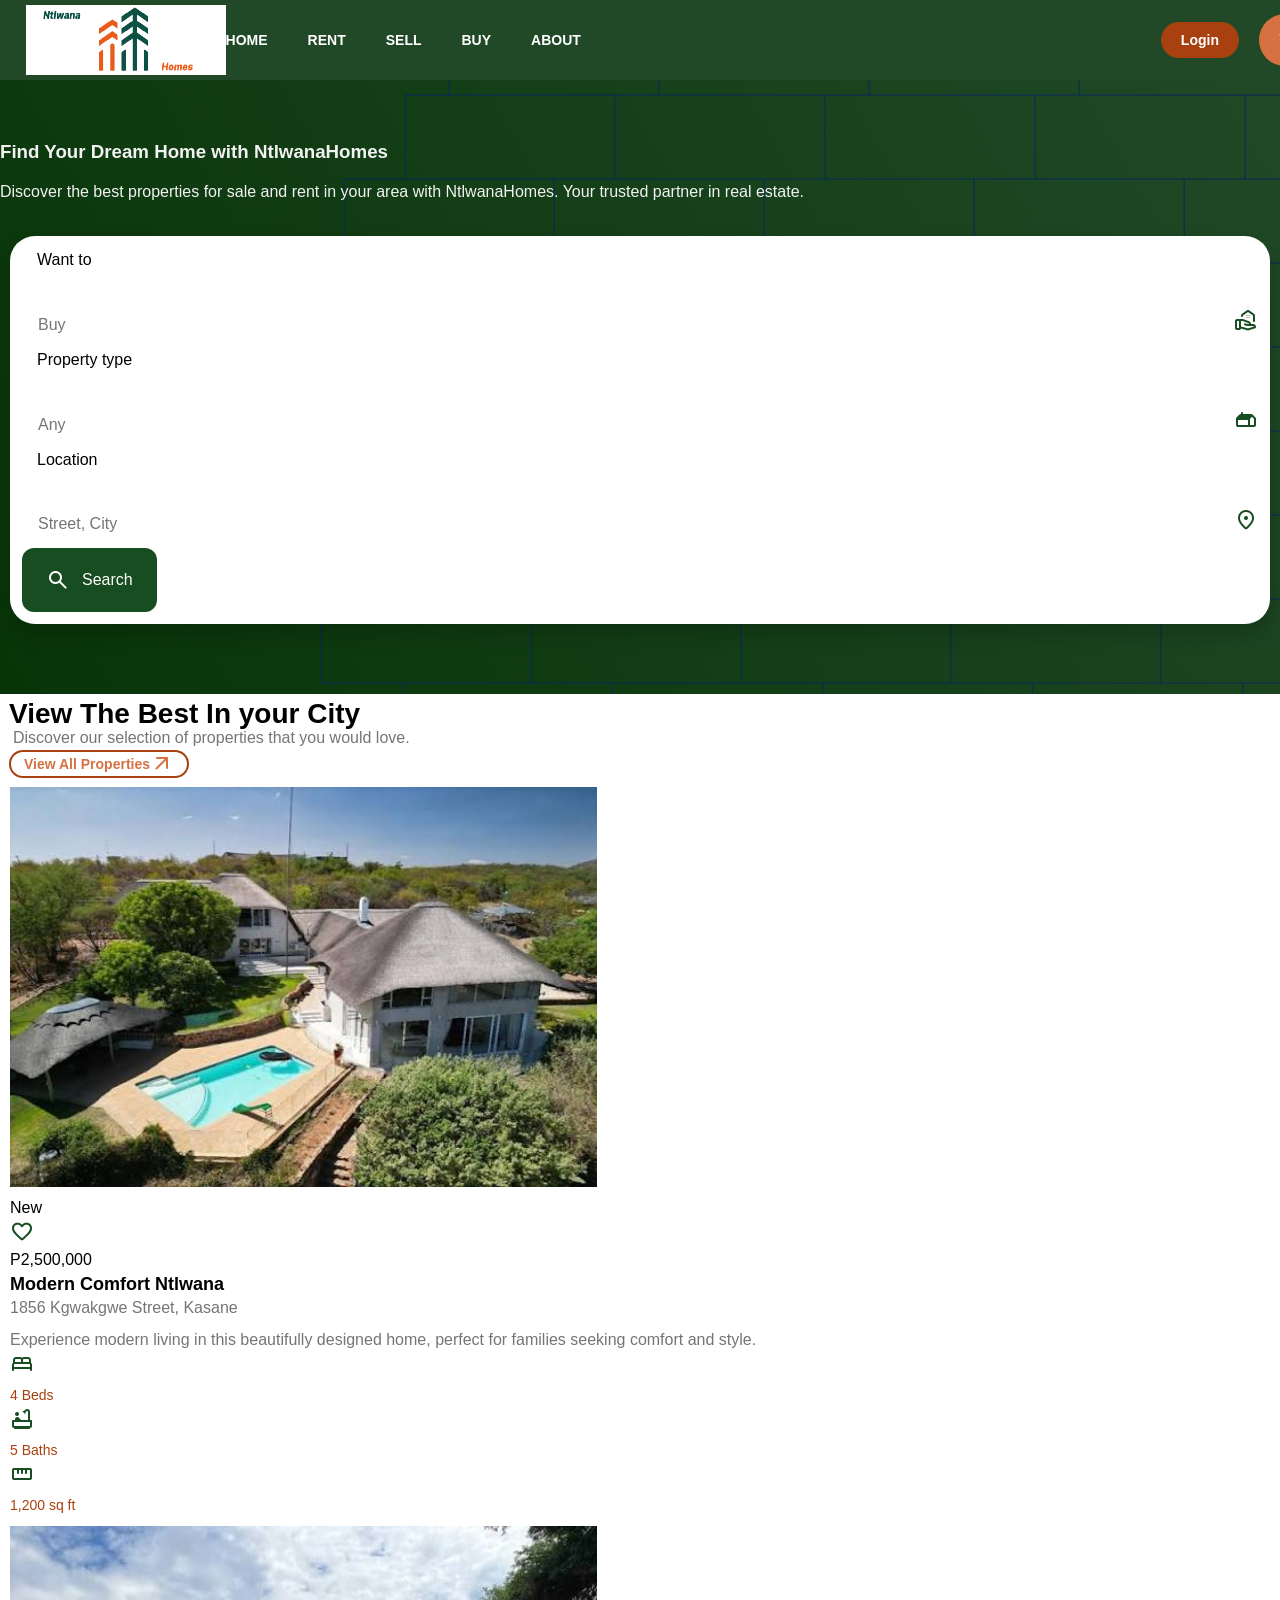
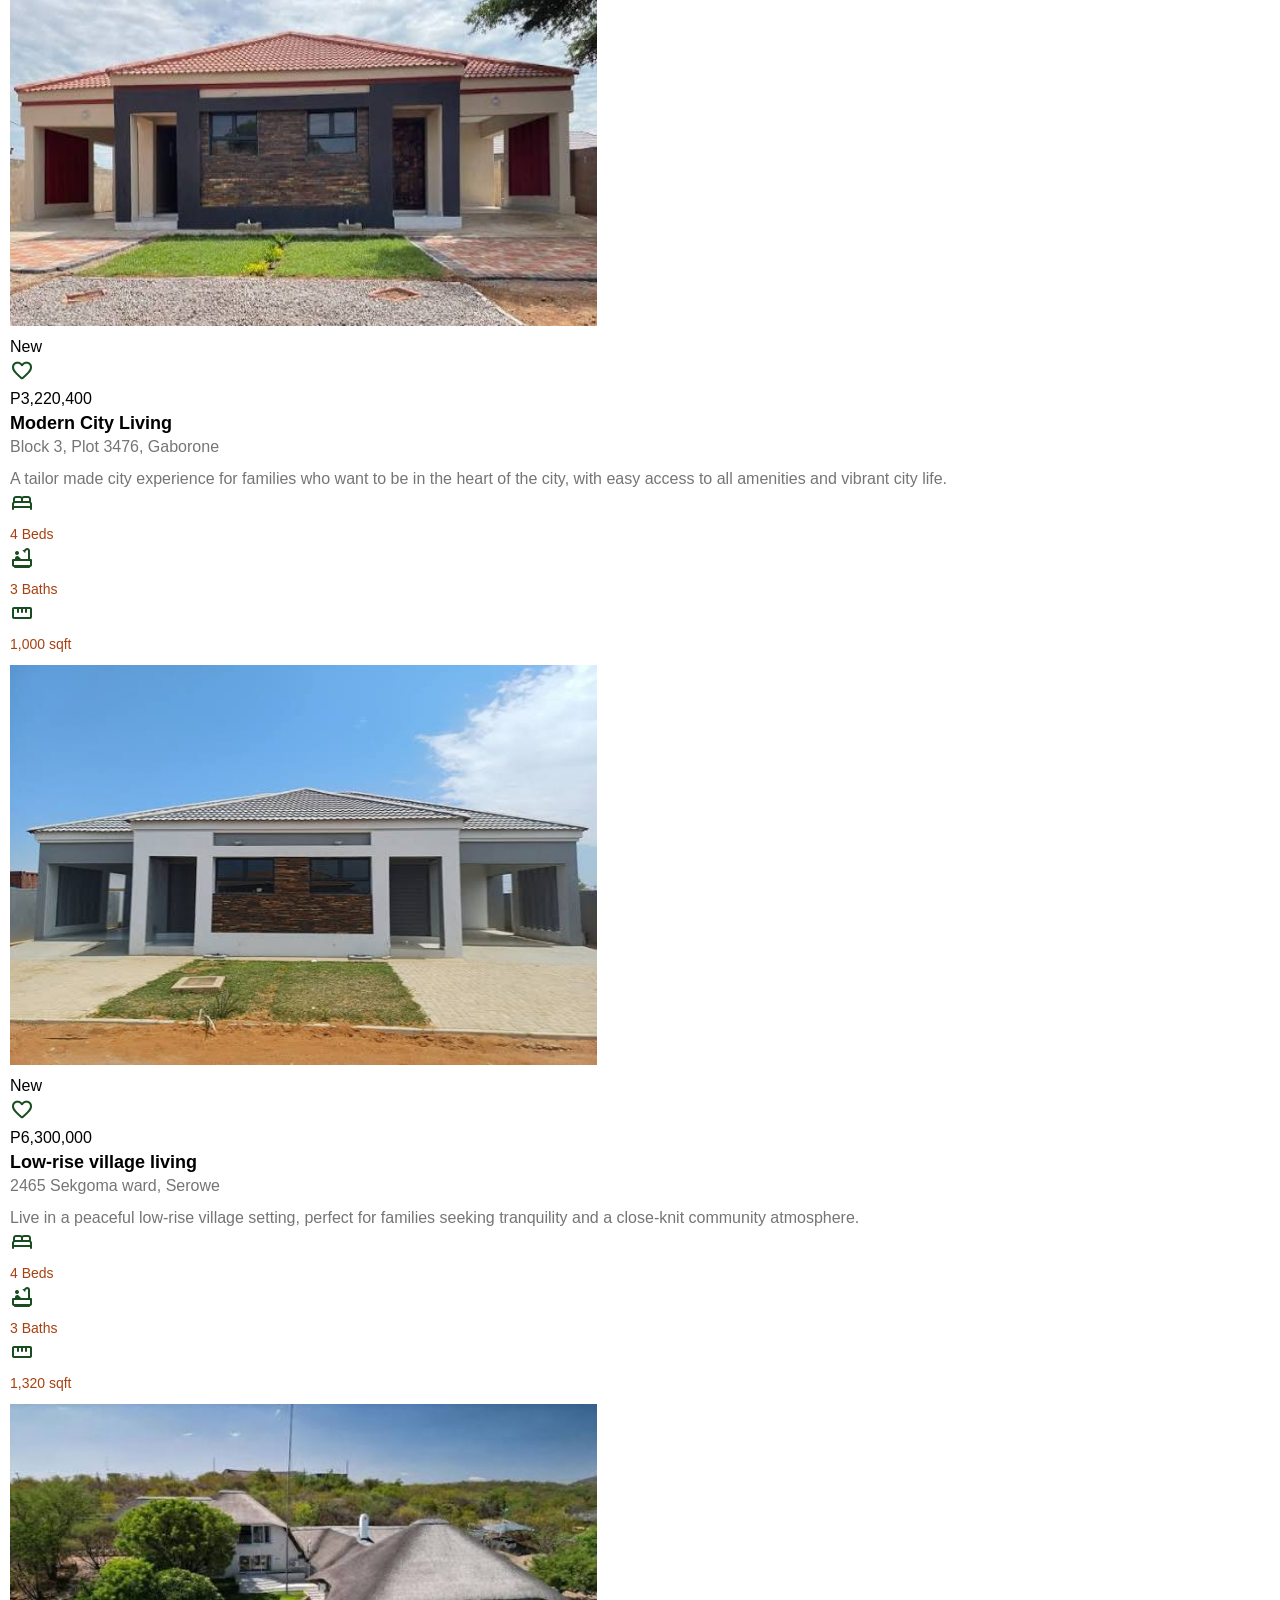
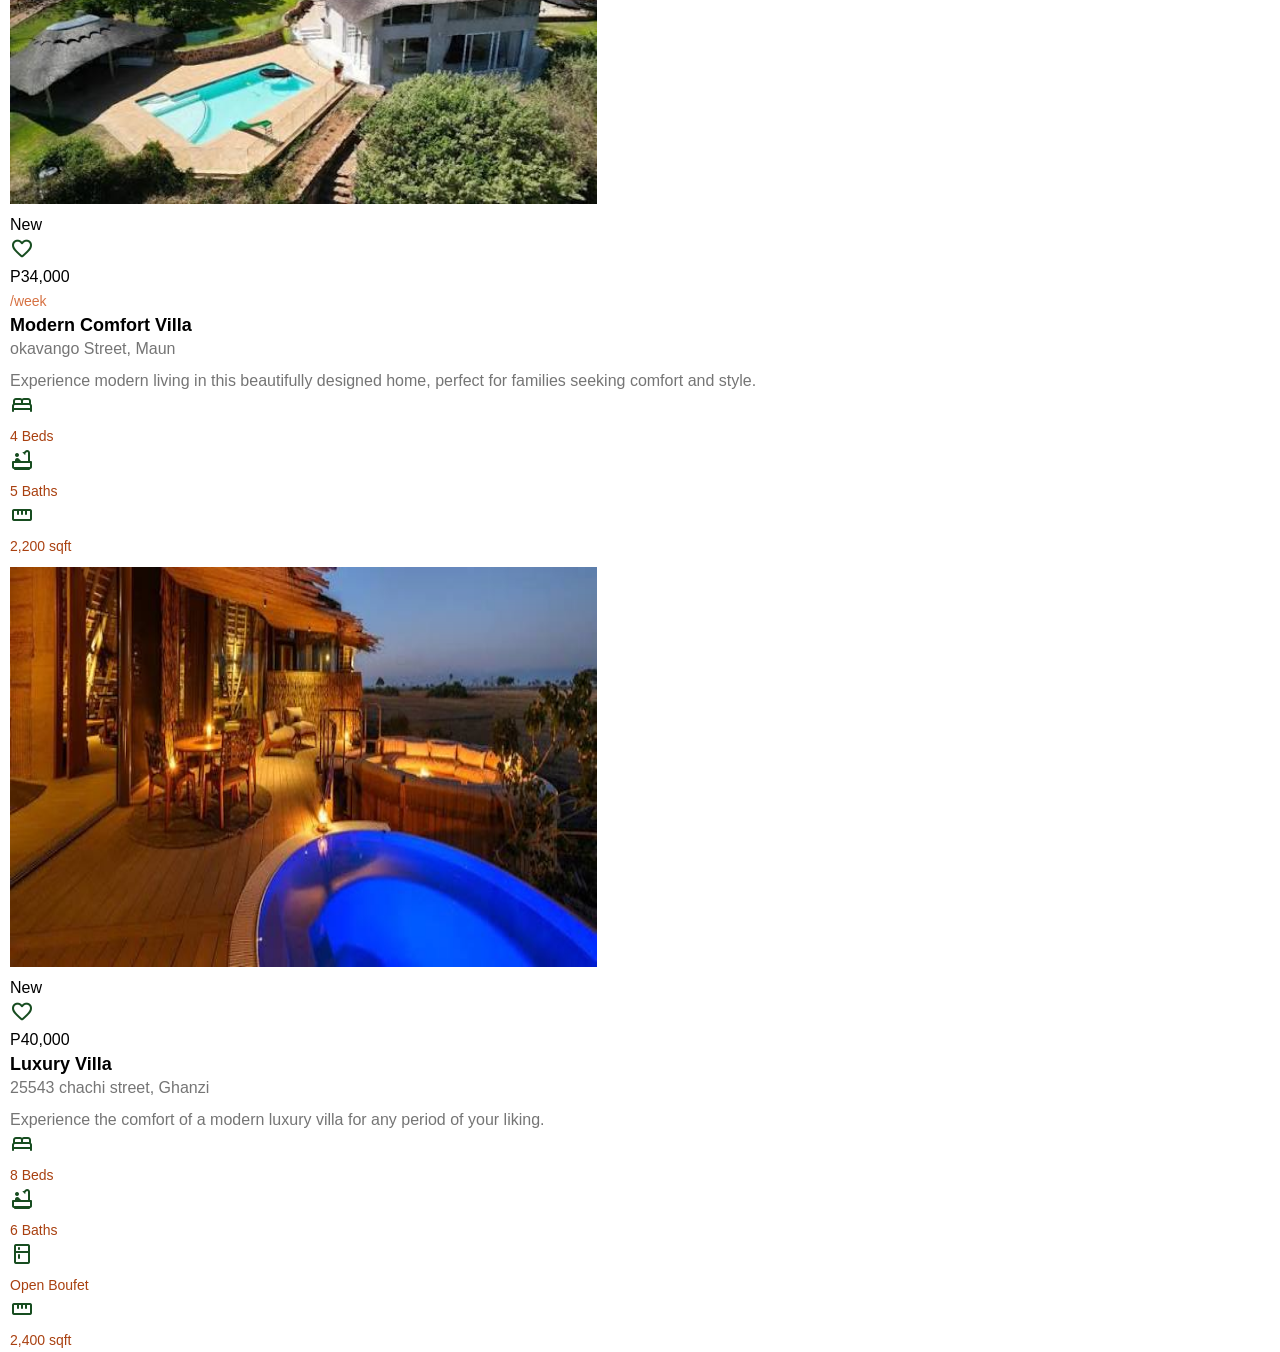
==== index.html @ d3cfa4ad "index.html" ====
<!Doctype html>
<html lang="en">
<head>
    <meta charset="UTF-8">
    <meta name="viewport" content="width=device-width, initial-scale=1.0">
    
    <title>NtlwanaHomes</title>
    <meta name="title"  content="NtlwanaHomes">
    <meta name="description" content="This is a simple real estate website ">
    <!--external stylesheets-->
<link rel="stylesheet" href="styles.css">

<!--external js-->
<script src="script.js" defer></script>

<!-- Google Fonts -->
<link rel="preconnect" href="https://fonts.googleapis.com">
<link rel="preconnect" href="https://fonts.gstatic.com" crossorigin>
<link href="https://fonts.googleapis.com/css2?family=Inter:wght@400;500;600;700&display=swap" rel="stylesheet">

<!-- Google Icons -->
<link rel="stylesheet" href="https://fonts.googleapis.com/icon?family=Material+Symbols+Rounded:opsz,wght,FILL,GRAD@25,400,0..1,0"/>
</head>
<body> 


    <header class="header" data-header>
        <div class="container">

           

           <nav class="navbar">
            <div class="logo"> <a href="#" class="logo">
                <img src="images/ntlwanaHomes logo.png" height="70" width="200" alt="NtlwanaHomes logo">
            </a> 
        </div>
          <ul class="navbar-list">
            <li><a href="#" style="text-decoration: none;" >Home</a></li>
            <li><a href="#" style="text-decoration: none;" >Rent</a></li>
            <li><a href="#" style="text-decoration: none;" >Sell</a></li>
            <li><a href="#" style="text-decoration: none;" >Buy</a></li>
            <li><a href="#" style="text-decoration: none;" >About</a></li>
          </ul>

          <div class="nav-right">

           <button class="L-button" ><a href="#" style="text-decoration: none;" class="btn-link label-medium">Login</a></button>

            <button class="s-button"><a href="#" style="text-decoration: none;" class="btn btn-fill label-medium">Sign Up</a></button>
          </div>

          <!--Hero sction-->
        <section></section>
          
          <div></div>



        </nav>

        
      </div>
    </header>
   

 <main>
    <article>

     
     <!-- Hero -->

      <section class="hero">
          <div class="container">
            <div class="hero-content">

              <h1 class="hero-title">
                Find Your Dream Home with NtlwanaHomes
              </h1>

              <p class="hero-text">
                Discover the best properties for sale and rent in your area with
                NtlwanaHomes. Your trusted partner in real estate.</p>
            
              <form action="./" method="get" class="search-bar">
                <label for="" class="search-item">
                  <span class="label">Want to</span>
                  <select
                    name="want to"
                    id=""
                    class="search-item-field "
                  >
                    <option value="buy">Buy</option>
                    <option value="sell">Sell</option>
                    <option value="rent">Rent</option>
                  </select>

                  <span class="material-symbols-rounded" aria-hidden="true"
                    >real_estate_agent</span
                  >
                </label>

                <label for="" class="search-item">
                  <span class="label">Property type</span>
                  <select
                    name="property type"
                    id=""
                    class="search-item-field "
                  >
                    <option value="any">Any</option>
                    <option value="houses">Houses</option>
                    <option value="apartments">Apartments</option>
                    <option value="villa">Villa</option>
                    <option value="townhome">Townhome</option>
                    <option value="bungalow">Office Space</option>
                    <option value="loft">Loft</option>
                  </select>

                  <span class="material-symbols-rounded" aria-hidden="true"
                    >gite</span
                  >
                </label>

                <label for="" class="search-item">
                  <span class="label label-medium">Location</span>

                  <input
                    type="text"
                    name="location"
                    placeholder="Street, City"
                    class="search-item-field body-medium"
                  />
                  <span class="material-symbols-rounded" aria-hidden="true"
                    >location_on</span
                  >
                </label>

                <button type="submit" class="search-btn">
                  <span class="material-symbols-rounded" aria-hidden="true"
                    >search</span
                  >
                  <span class="label-medium">Search</span>
                </button>
              </form>
            </div>

            <img src="images/hero-background.png" alt="" class="hero-banner" width="816" height="644" role="presentation" >

            <img src="images/bg-pattern.png" alt="" class="hero-pattern" width="1240" height="840" role="presentation" >

            </div>
      </section>



      <!-- Featured Properties -->
       <section class="featured property" aria-labelledby="property-label">
        <div class="container">

          <div class="title-wrapper">

          <div>
           <h2 class="section-title">View The Best In your City</h2>

           <p class="section-text">
             Discover our selection of properties that you would love.
           </p>
         </div>

         <a href="#" class="btn btn-outline">
           <span class="label-medium">View All Properties</span>

           <span class="material-symbols-rounded" aria-hidden="true">arrow_outward</span>
         </a>

        </div>

        <div class="property-list">

          <div class="crd">

            <div class="crd-banner">

              <figure class="img-holder" style="width: 587px; height: 400px;">
                <img src="images/home2.jpg" alt="Modern Comfort Ntlwana" width="587"
                 height="400">
              </figure>

              <span class="badge label">New</span>

              <button class="fav-btn" aria-label="Add to favorites">
                <span class="material-symbols-rounded" aria-hidden="true">favorite</span>
              </button>

            </div>

            <div class="crd-content">

              <span class="price-title">P2,500,000</span>


              <h3> 
                <a href="#" class="crd-title">Modern Comfort Ntlwana</a>
              </h3>

              <address class="add-text">1856 Kgwakgwe Street, Kasane
              </address>

              <p class="crd-text">
                Experience modern living in this beautifully designed home, perfect for families seeking comfort and style.
              </p>

              <div class="meta-list">

                <div class="meta-item">
                  <span class="material-symbols-rounded" aria-hidden="true">bed</span>
                  <span class="meta-text">4 Beds</span>
                </div>

                <div class="meta-item">
                  <span class="material-symbols-rounded" aria-hidden="true">bathtub</span>
                  <span class="meta-text">5 Baths</span>
                </div>

                <div class="meta-item">
                  <span class="material-symbols-rounded" aria-hidden="true">straighten  
                  </span>

                  <span class="meta-text">1,200 sq ft</span>
                </div>

              </div>
        </div>




      </div>

          <div class="crd">

            <div class="crd-banner">

              <figure class="img-holder" style="width: 587px; height: 400px;">
                <img src="images/home3.jpg" alt="Modern City Living" width="587"
                 height="400">
              </figure>

              <span class="badge label">New</span>

              <button class="fav-btn" aria-label="Add to favorites">
                <span class="material-symbols-rounded" aria-hidden="true">favorite</span>
              </button>

            </div>

            <div class="crd-content">

              <span class="price-title">P3,220,400</span>


              <h3> 
                <a href="#" class="crd-title">Modern City Living</a>
              </h3>

              <address class="add-text">Block 3, Plot 3476, Gaborone
              </address>

              <p class="crd-text">
                A tailor made city experience for families who want to be in the heart of the city, with easy access to all amenities and vibrant city life. 
              </p>

              <div class="meta-list">

                <div class="meta-item">
                  <span class="material-symbols-rounded" aria-hidden="true">bed</span>
                  <span class="meta-text">4 Beds</span>
                </div>

                <div class="meta-item">
                  <span class="material-symbols-rounded" aria-hidden="true">bathtub</span>
                  <span class="meta-text">3 Baths</span>
                </div>

                <div class="meta-item">
                  <span class="material-symbols-rounded" aria-hidden="true">straighten  
                  </span>

                  <span class="meta-text">1,000 sqft</span>
                </div>

              </div>
        </div>




      </div>


          <div class="crd">

            <div class="crd-banner">

              <figure class="img-holder" style="width: 587px; height: 400px;">
                <img src="images/home4.jpg" alt="Low-rise village living" width="587"
                 height="400">
              </figure>

              <span class="badge label">New</span>

              <button class="fav-btn" aria-label="Add to favorites">
                <span class="material-symbols-rounded" aria-hidden="true">favorite</span>
              </button>

            </div>

            <div class="crd-content">

              <span class="price-title">P6,300,000</span>


              <h3> 
                <a href="#" class="crd-title">Low-rise village living</a>
              </h3>

              <address class="add-text">2465 Sekgoma ward, Serowe
              </address>

              <p class="crd-text">
                Live in a peaceful low-rise village setting, perfect for families seeking tranquility and a close-knit community atmosphere. 
              </p>

              <div class="meta-list">

                <div class="meta-item">
                  <span class="material-symbols-rounded" aria-hidden="true">bed</span>
                  <span class="meta-text">4 Beds</span>
                </div>

                <div class="meta-item">
                  <span class="material-symbols-rounded" aria-hidden="true">bathtub</span>
                  <span class="meta-text">3 Baths</span>
                </div>

                <div class="meta-item">
                  <span class="material-symbols-rounded" aria-hidden="true">straighten  
                  </span>

                  <span class="meta-text">1,320 sqft</span>
                </div>

              </div>
        </div>




      </div>


          <div class="crd">

            <div class="crd-banner">

              <figure class="img-holder" style="width: 587px; height: 400px;">
                <img src="images/home2.jpg" alt="Modern Comfort Ntlwana" width="587"
                 height="400">
              </figure>

              <span class="badge label">New</span>

              <button class="fav-btn" aria-label="Add to favorites">
                <span class="material-symbols-rounded" aria-hidden="true">favorite</span>
              </button>

            </div>

            <div class="crd-content">

              <span class="price-title">P34,000</span><p class="rent-text">/week</p>


              <h3> 
                <a href="#" class="crd-title">Modern Comfort Villa</a>
              </h3>

              <address class="add-text">okavango Street, Maun
              </address>

              <p class="crd-text">
                Experience modern living in this beautifully designed home, perfect for families seeking comfort and style.
              </p>

              <div class="meta-list">

                <div class="meta-item">
                  <span class="material-symbols-rounded" aria-hidden="true">bed</span>
                  <span class="meta-text">4 Beds</span>
                </div>

                <div class="meta-item">
                  <span class="material-symbols-rounded" aria-hidden="true">bathtub</span>
                  <span class="meta-text">5 Baths</span>
                </div>

                <div class="meta-item">
                  <span class="material-symbols-rounded" aria-hidden="true">straighten  
                  </span>

                  <span class="meta-text">2,200 sqft</span>
                </div>

              </div>
        </div>




      </div>


          <div class="crd">

            <div class="crd-banner">

              <figure class="img-holder" style="width: 587px; height: 400px;">
                <img src="images/villa.jpg" alt="Luxury Villa" width="587"
                 height="400">
              </figure>

              <span class="badge label">New</span>

              <button class="fav-btn" aria-label="Add to favorites">
                <span class="material-symbols-rounded" aria-hidden="true">favorite</span>
              </button>

            </div>

            <div class="crd-content">

              <span class="price-title">P40,000</span>


              <h3> 
                <a href="#" class="crd-title">Luxury Villa</a>
              </h3>

              <address class="add-text">25543 chachi street, Ghanzi
              </address>

              <p class="crd-text">
                Experience the comfort of a modern luxury villa for any period of your liking.
              </p>

              <div class="meta-list">

                <div class="meta-item">
                  <span class="material-symbols-rounded" aria-hidden="true">bed</span>
                  <span class="meta-text">8 Beds</span>
                </div>

                <div class="meta-item">
                  <span class="material-symbols-rounded" aria-hidden="true">bathtub</span>
                  <span class="meta-text">6 Baths</span>
                </div>

                <div class="meta-item">
                  <span class="material-symbols-rounded" aria-hidden="true">kitchen</span>
                  <span class="meta-text">Open Boufet</span>
                </div>

                <div class="meta-item">
                  <span class="material-symbols-rounded" aria-hidden="true">straighten  
                  </span>

                  <span class="meta-text">2,400 sqft</span>
                </div>

              </div>
        </div>




      </div>



      </div>






        </div>
       </section>
    

       
    </article> 
  </main>


</body>
</html>
---- styles.css ----
:root{
    /* colors
    */
    --white:#ffffff;
    --primary-100:rgb(33, 73, 39);
    --primary-90:rgb(23, 77, 32);
    --primary-80:rgb(8, 53, 8);
    --primary-70:rgb(5, 54, 5);
    --primary-60:rgb(2, 39, 2);
    --primary-50:rgb(1, 26, 1);
    --secondary-100:rgb(169, 64, 16);
    --secondary-90:rgb(214, 113, 66);
    --neutral-100:rgb(255, 255, 255);
    --neutral-90:rgb(242, 242, 242);
    --neutral-80:rgb(224, 224, 224);
    --neutral-70:rgb(189, 189, 189);
    --neutral-60:rgb(158, 158, 158);
    --neutral-50:rgb(117, 117, 117);
    --neutral-40:rgb(97, 97, 97);
    --neutral-30:rgb(66, 66, 66);
    --neutral-20:rgb(33, 33, 33);
    --neutral-10:rgb(0, 0, 0);
    --error-100:rgb(183, 28, 28);

    /*gradient
    */
    --gradient-primary: linear-gradient(240deg, rgb(33, 73, 39) 0%, rgb(8, 53, 8) 100%);

    /* typography
    */
    /*font-family*/
   --font-primary: 'Montserrat', sans-serif;

    /*font size
    */
    --fs-base:62.5%;
    --fs-headline-large:3.5rem;
    --fs-headline-medium:2.8rem;
    --fs-headline-small:2.1rem;
    --fs-title-large:1.8rem;
    --fs-title-medium:1.4rem;
    --fs-title-small:1.2rem;
    --fs-body-large:1.8rem;
    --fs-body-medium:1.6rem;
    --fs-label-large:1.6rem;
    --fs-label-medium:1.4rem;

    /*line height
    */
    --lh-headline-large:46px;
    --lh-headline-medium:36px;
    --lh-headline-small:28px;
    --lh-title-large:28px;
    --lh-title-medium:24px;
    --lh-title-small:20px;
    --lh-body-large:28px;
    --lh-body-medium:24px;
    --lh-label-large:24px;
    --lh-label-medium:20px;

    /*font weight
    */
    --fw-regular:400;
    --fw-bold:700;
    --fw-semibold:600;

    /*letter spacing
    */
    --ls-p:0.25px;
    --ls-n:0.5px;

    /*border radius
    */
    --radius-full: 1000px;
    --radius-small: 8px;
    --radius-medium: 14px;
    --radius-large: 18px;
    --radius-extra-large: 34px;
    --radius-circle: 50%;

    /*shadow
    */
    --shadow-1:0px 2px 4px 0px rgba(0, 0, 0, 0.2);
    --shadow-2:0px 5px 10px 0px rgba(0, 0, 0, 0.2);
    --shadow-3:0px 5px 10px 0px rgba(0, 0, 0, 0.3);
    --shadow-4:0px 10px 20px 0px rgba(0, 0, 0, 0.2);

    /*transition
    */
    --transition-duration-quick: 197ms;
    --transition-duration-smooth: 500ms;
    --transition-easing-quick: cubic-bezier(0.4, 0, 0.2, 1);

}

*, *::before, *::after{
    box-sizing: border-box;
    margin: 0;
    padding: 0;
}

li{
    list-style: none;

}

a,img,button,input,select,span{
 display: block;
}

a{
    color: inherit;
}

input, select, button{
border: none;
background: none;
font-family: inherit;
font-size: inherit;
color: inherit;
cursor: pointer;
}

button{cursor: pointer;
}
 
input, select{
width: 100%;
outline: none;}

address{
font-style: normal;
    }

select{
appearance: none;
    }

 html{
font-size: var(--fs-base);
font-family: var(--font-primary);
scroll-behavior: smooth;}

body{
    background-color: var(--neutral-100);
    color: var(--neutral-10);
    line-height: var(--lh-body-medium);
    font-size: var(--fs-body-medium);
    height: 300vh;}

::-webkit-scrollbar{
 width: 10px;
    }
 ::-webkit-scrollbar-track{
    background: var(--neutral-90);
    }
 ::-webkit-scrollbar-thumb{
    background: var(--neutral-50);
    border-radius: var(--radius-small);
    border-radius: 4px;
    }



/*navigation
*/

nav{
    position: fixed;
    top: 0;
    left: 0;
    height: 80px;
    width: 100%;
    background-color: var(--primary-100);
    justify-content: space-between;
    align-items: center;
    padding: 0px 2%;
    display: flex;
    text-transform: uppercase;
    
   
}


.navbar-list{
    display: flex;
    gap: 40px;
    align-items: center;

}

.navbar-list a{
    color: var(--neutral-100);
    font-size: var(--fs-title-medium);
    font-weight: var(--fw-semibold);
    transition: var(--transition-duration-quick) var(--transition-easing-quick);
}

.navbar-list a:hover{
    color: var(--secondary-100);
}

.nav-right{
    display: flex;
    gap: 20px;
    align-items: center;
    margin-left: 580px;
}

.L-button{
    background-color: var(--secondary-100);
    color: var(--neutral-100);
    padding: 10px 20px;
    border-radius: var(--radius-medium);
    font-size: var(--fs-title-medium);
    font-weight: var(--fw-semibold);
    transition: var(--transition-duration-quick) var(--transition-easing-quick);
    cursor: pointer;
    border-radius: 60px;
    float: right;
   
}

.L-button:hover{
    background-color: var(--secondary-90);
}

.s-button{
    background-color: var(--secondary-90);
    color: var(--neutral-100);
    padding: 10px 20px;
    border-radius: var(--radius-medium);
    font-size: var(--fs-title-medium);
    font-weight: var(--fw-semibold);
    transition: var(--transition-duration-quick) var(--transition-easing-quick);
    cursor: pointer;
    border-radius: 60px;
    
}

.s-button:hover{
    background-color: var(--secondary-100);
}


.header{
    position :fixed;
    top: 0;
    left: 0;
    width: 100%;
    height: 100px;
    z-index: 4;
}

.header.active{
    animation:  slide_in 500ms ease forwards;
    height: 72px;
    background-color: var(--primary-90);}

@keyframes slide_in{
    0%{
        transform: translateY(-100%);
}  100%{
        transform: translateY(0);
    }
}  
.header .container {
  position: relative;
  display: flex;
  justify-content: space-between;
  align-items: center;
  height: 100%;
}
.hero-banner {
  display: none;
}

.hero {
  position: relative;
  background-image: var(--gradient-primary);
  color: var(--primary-90);
  padding-block: 140px 70px;
  overflow: hidden;
  isolation: isolate;
}
 
.hero-title {
  color: var(--neutral-90);
}
.hero-text {
  margin-block: 16px 32px;
  color: var(--neutral-90);
}
.search-bar {
  background: var(--white);
  
  padding: 12px;
  gap: 4px;
  border-radius: 25px;
  box-shadow: var(--shadow-4);
  margin-right: 10px;
  margin-left: 10px;
}

.search-item {
  position: relative;
  color: var(--neutral-50);
  ;
}


.search-item .search-item-field {
  height: 76px;
  padding: 40px 16px 12px;
  border-radius: var(--radius-medium);
  transition: var(--transition-duration-quick) var(--transition-easing-quick);
  cursor: pointer;
 
}

.search-item .search-item-field:where(:hover, :focus, :focus-visible) {
  background-color: var(--neutral-60);

}
.search-item .search-item-field:where(:active,  :focus-visible) {
  background-color: var(--neutral-90);
  color: var(--neutral-10);
  
}

.search-item:where(.label, .material-symbols-rounded) {
  position: absolute;
  pointer-events: none;
}
.search-item .label {
  top: 12px;
  left: 16px;
  color: var(--neutral-10);
  margin-left: 15px;
}

.search-item .material-symbols-rounded {
  top: 40%;
  right: 16px;
  translate: 0 -50%;
  float: right;
  transform: translateY(-28px);
  color: var(--primary-90);
}

.search-btn {
  background: var(--primary-90);
  color: var(--neutral-100);
  display: flex;
  justify-content: center;
  align-items: center;
  height: 64px;
  padding-inline: 24px;
  gap: 12px;
  border-radius: 12px;
  transition: var(--transition-duration-quick) var(--transition-easing-quick);
}

.search-btn:where(:hover, :focus) {
  background-color: var(--primary-80);
}
.search-btn:where(:active, :focus-visible) {
  background-color: var(--primary-70);
}

.hero .hero-pattern {
  position: absolute;
  top: 50%;
  left: 25%;
  right: 0;
  translate: 0 -50%;
  min-height: 100%;
  pointer-events: none;
  z-index: -2;
}


/**property section
*/

.btn-outline {
    background-color: transparent;
    text-decoration: none;
    width: 180px;
    display: flex;
    justify-content: center;
    color: var(--secondary-90);
    border: 2px solid var(--secondary-100);
    border-radius: var(--radius-medium);
    font-size: var(--fs-title-medium);
    font-weight: var(--fw-semibold);
    transition: var(--transition-duration-quick) var(--transition-easing-quick);
    margin-left: 9px;
    cursor: pointer;}

.btn-outline:hover {
    background-color: var(--neutral-70);
}




.img-holder{
    width: 100%;
    height: 200px;
    background-color: var(--neutral-90);
    border-radius: var(--radius-medium);
    margin-bottom: 9px;
    margin-top: 9px;
    
}

.section-title{
    font-size: var(--fs-headline-medium);
    font-weight: var(--fw-bold);
    font-family: var(--font-primary);
    color: var(--neutral-10);
    margin-left:9px;
    margin-top:8px ;
  }

.section-text{
    font-size: var(--fs-body-medium);
    font-family: var(--font-primary);
    color: var(--neutral-50);
    margin-left:13px;
}

.crd-banner {
    margin-left: 10px;
}

.crd-content{
  margin-left: 10px;
}

.fav-btn .material-symbols-rounded{
    background-color: transparent;
    text-decoration: none;
    border: none solid ;
    color: var(--primary-90);
    ;
       }
.crd-title{
    font-size: var(--fs-title-large);
    font-weight: var(--fw-semibold);
    font-family: var(--font-primary);
    color: var(--neutral-10);
    text-decoration: none;
}
.add-text {
    font-size: var(--fs-body-medium);
    font-family: var(--font-primary);
    color: var(--neutral-50);
}

.crd-text{
    font-size: var(--fs-body-medium);
    font-family: var(--font-primary);
    color: var(--neutral-50);
    margin-top: 8px;
}

.meta-item .material-symbols-rounded{
    background-color: transparent;
    text-decoration: none;
    border: none solid ;
    color: var(--primary-90);
}
.meta-item .meta-text{
    font-size: var(--fs-label-medium);
    font-family: var(--font-primary);
    color: var(--secondary-100);  
}

.rent-text{
    font-size: var(--fs-title-medium);
    font-family: var(--font-primary);
    color: var(--secondary-90);
          
}
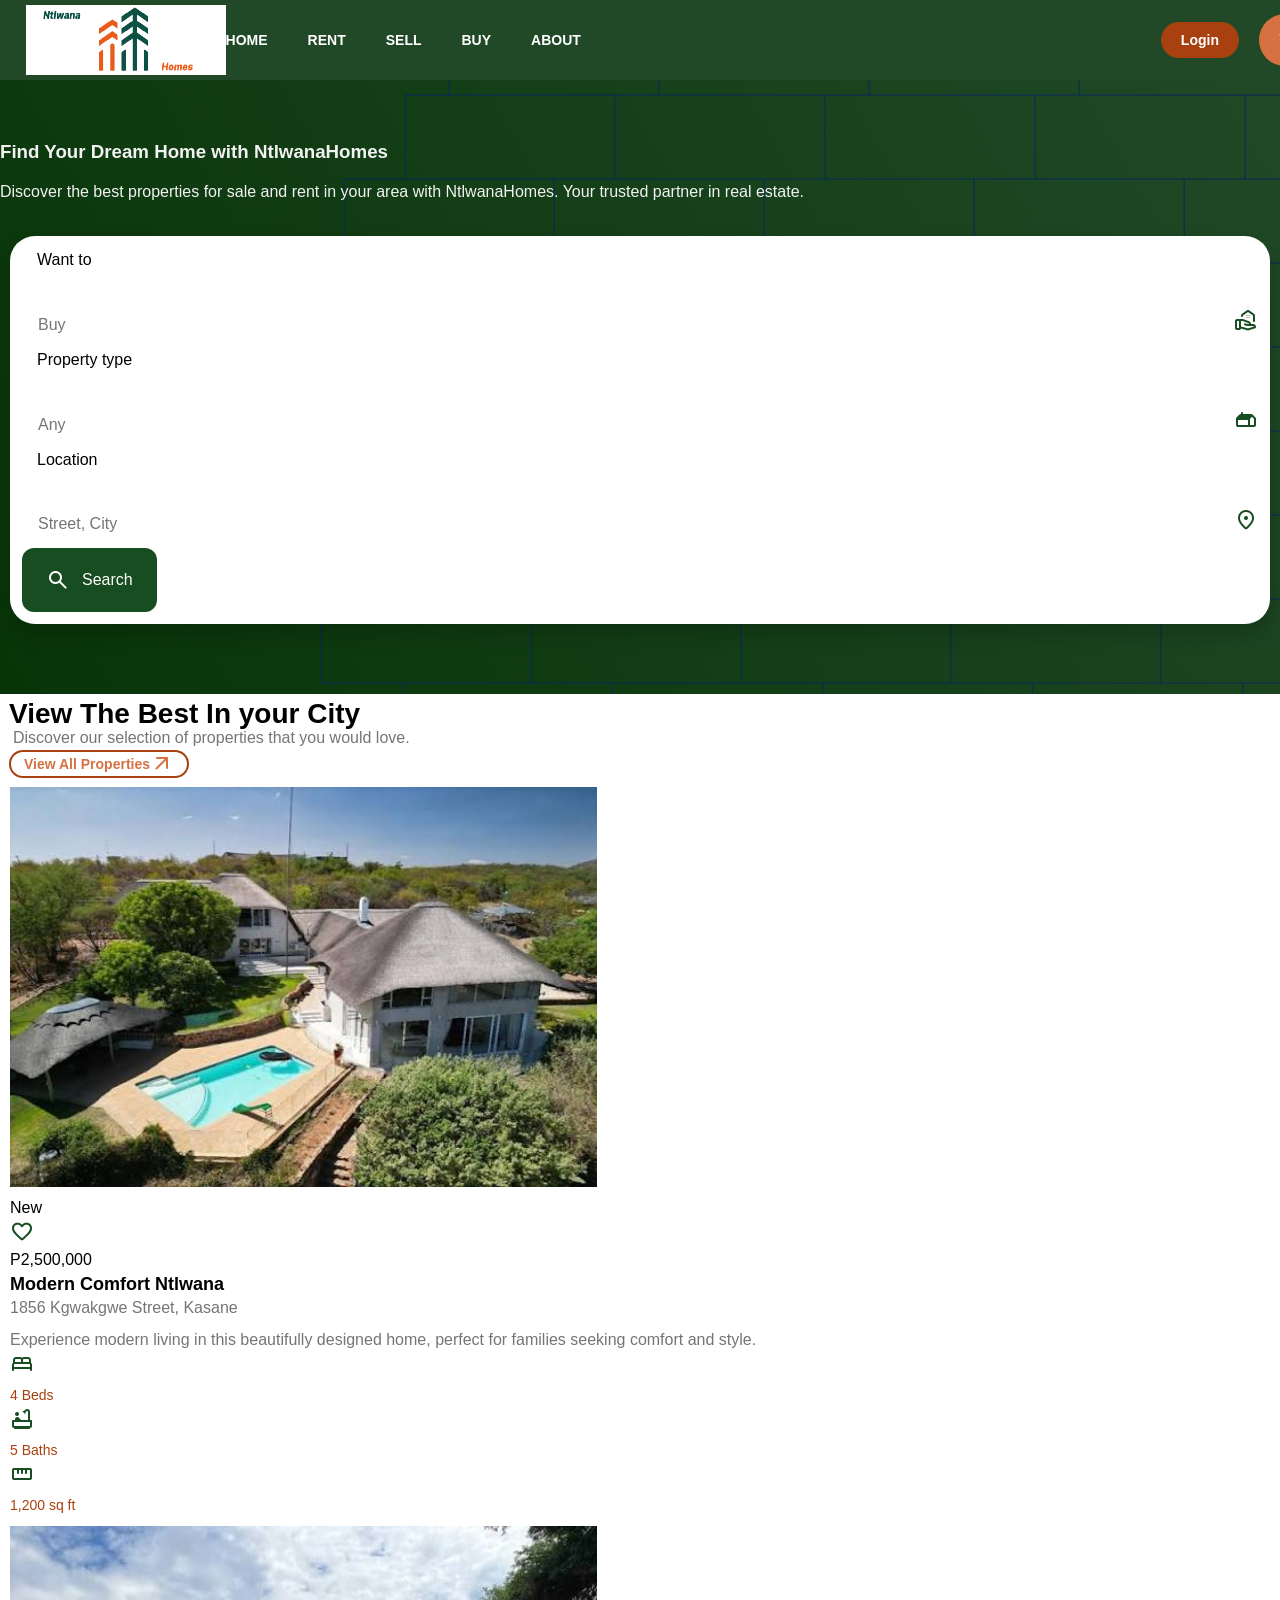
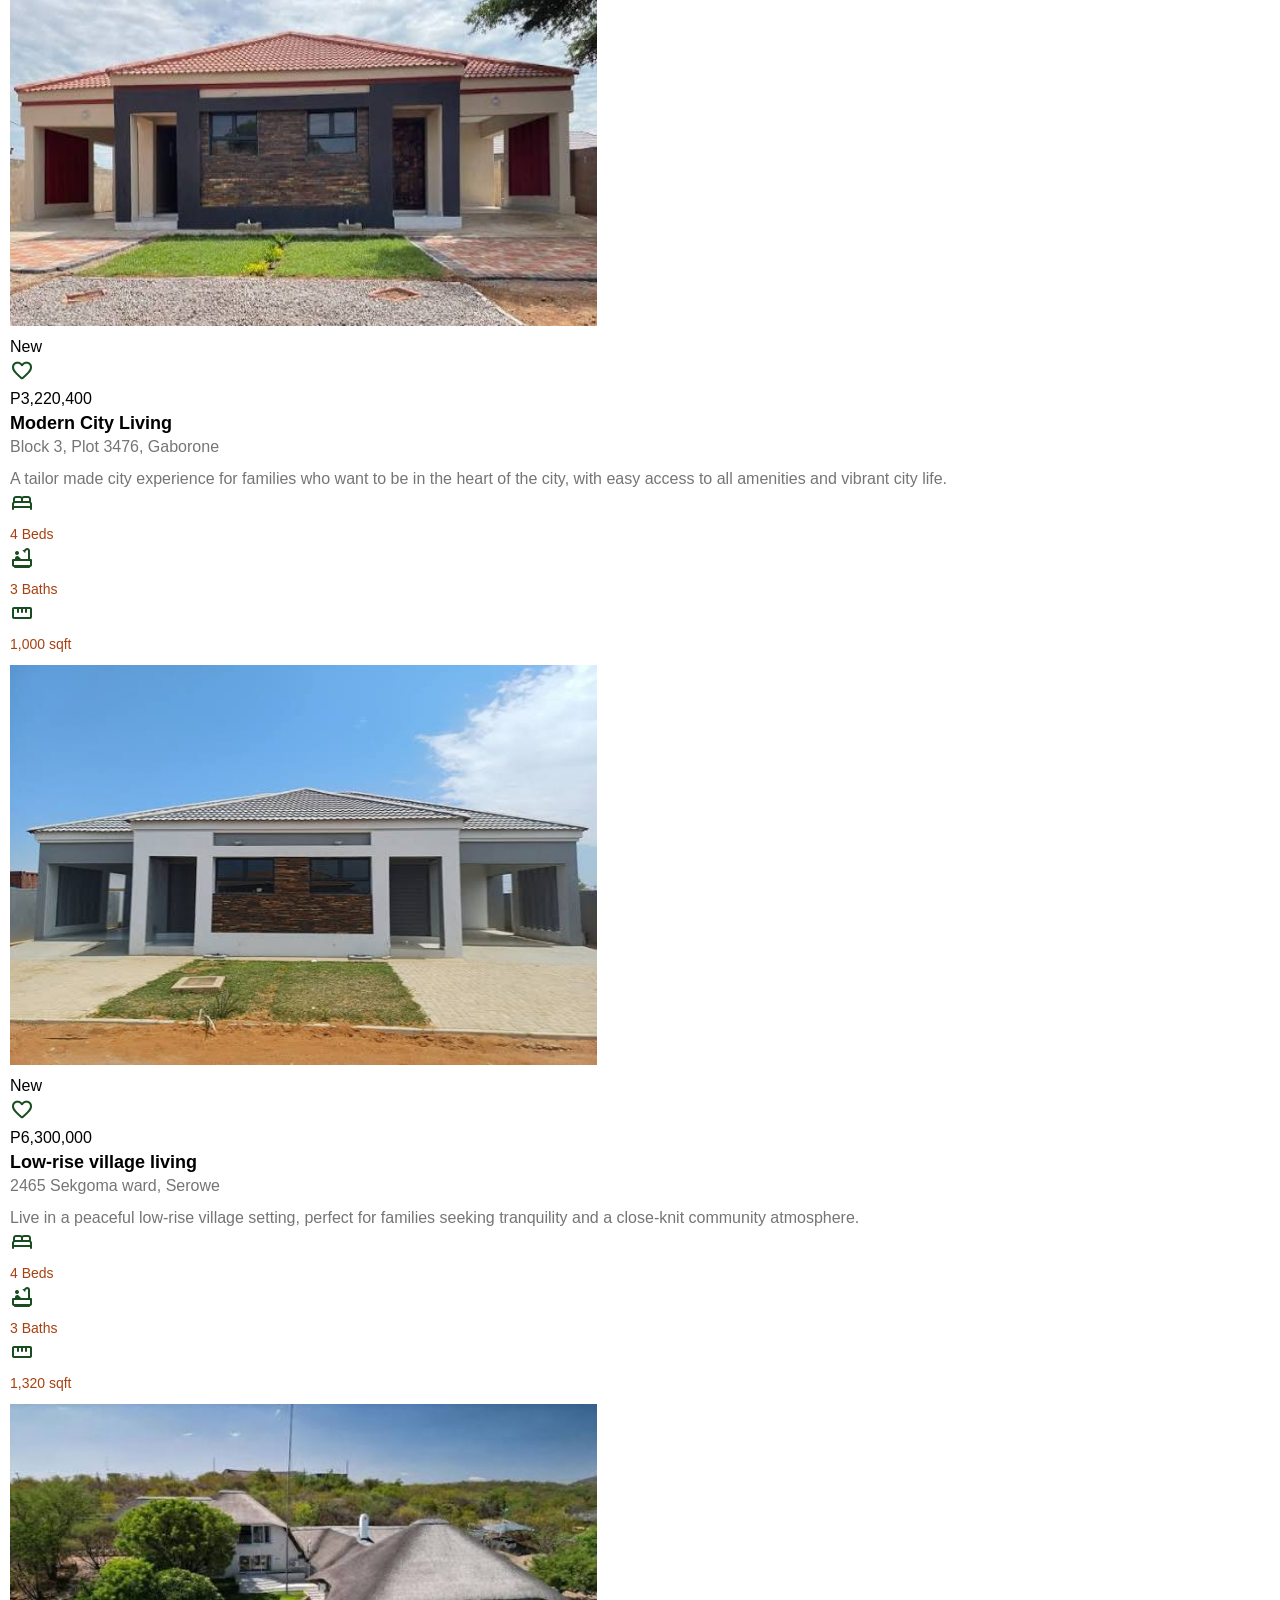
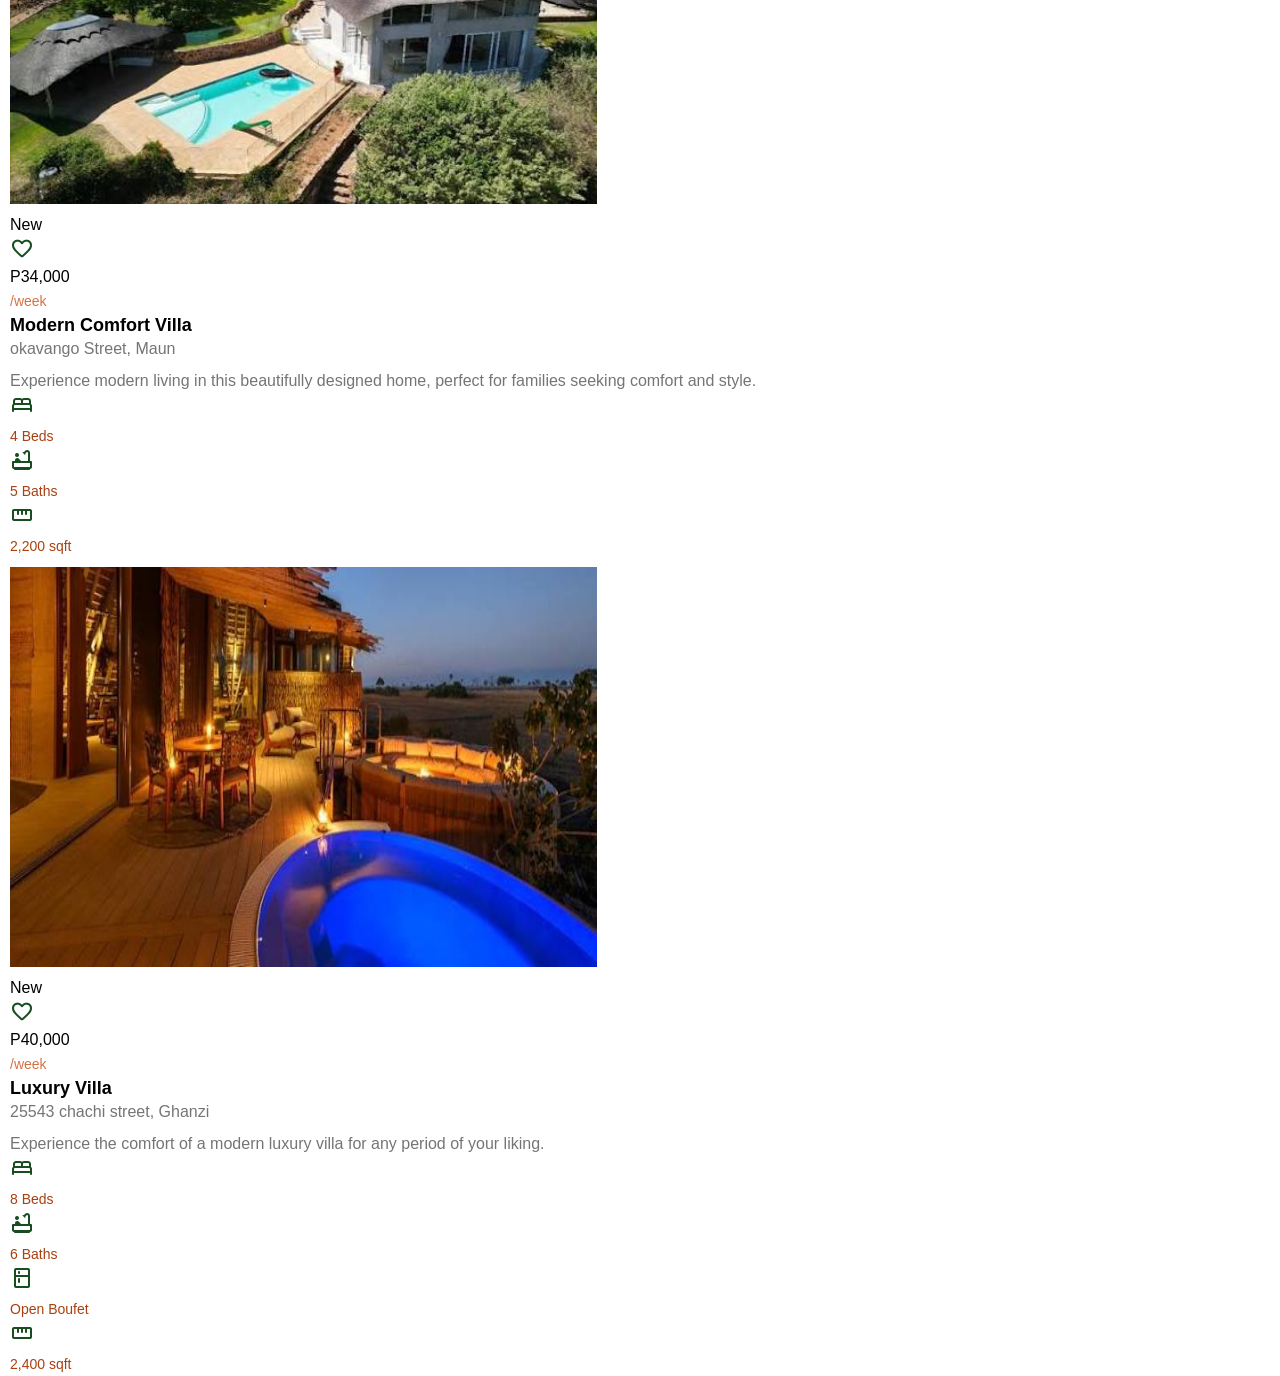
==== commit 0ce602d9: "index.html" ====
--- a/index.html
+++ b/index.html
@@ -438,7 +438,7 @@
 
             <div class="crd-content">
 
-              <span class="price-title">P40,000</span>
+              <span class="price-title">P40,000 <p class="rent-text">/week</p></span>
 
 
               <h3> 
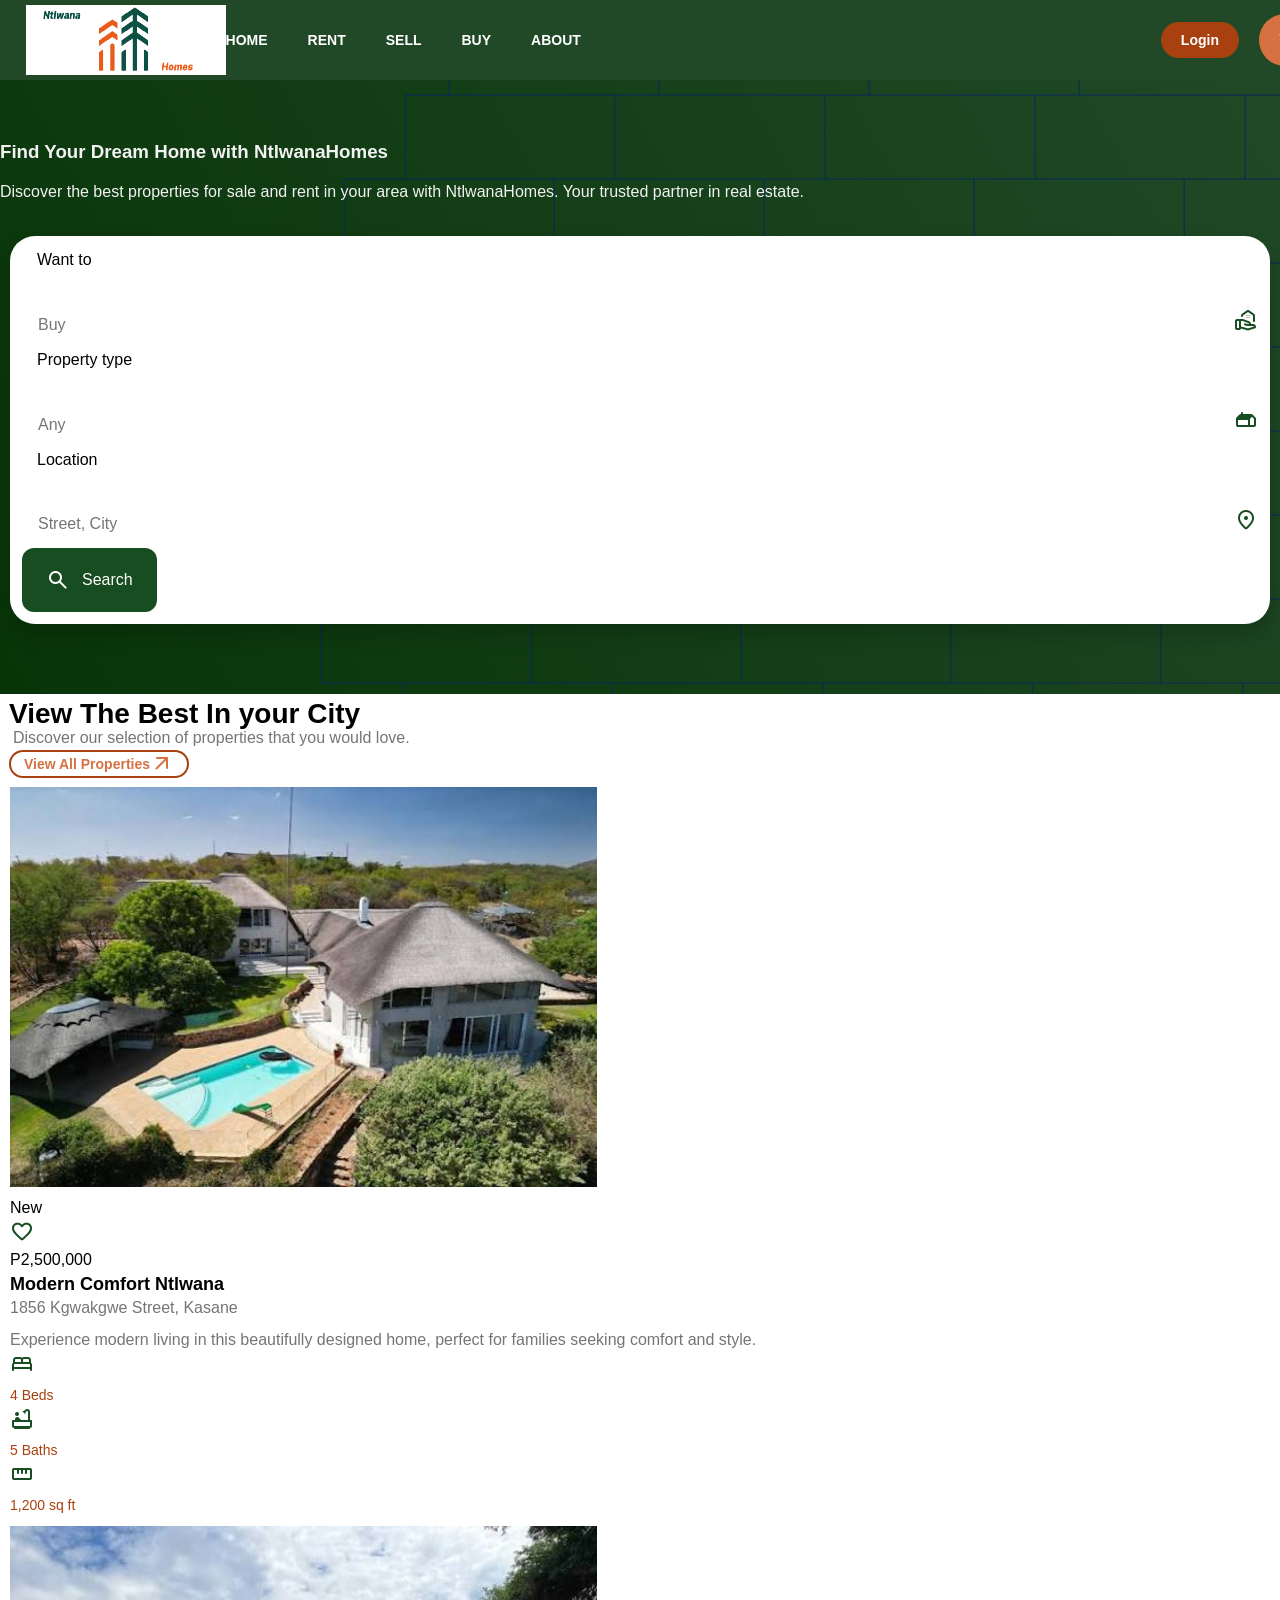
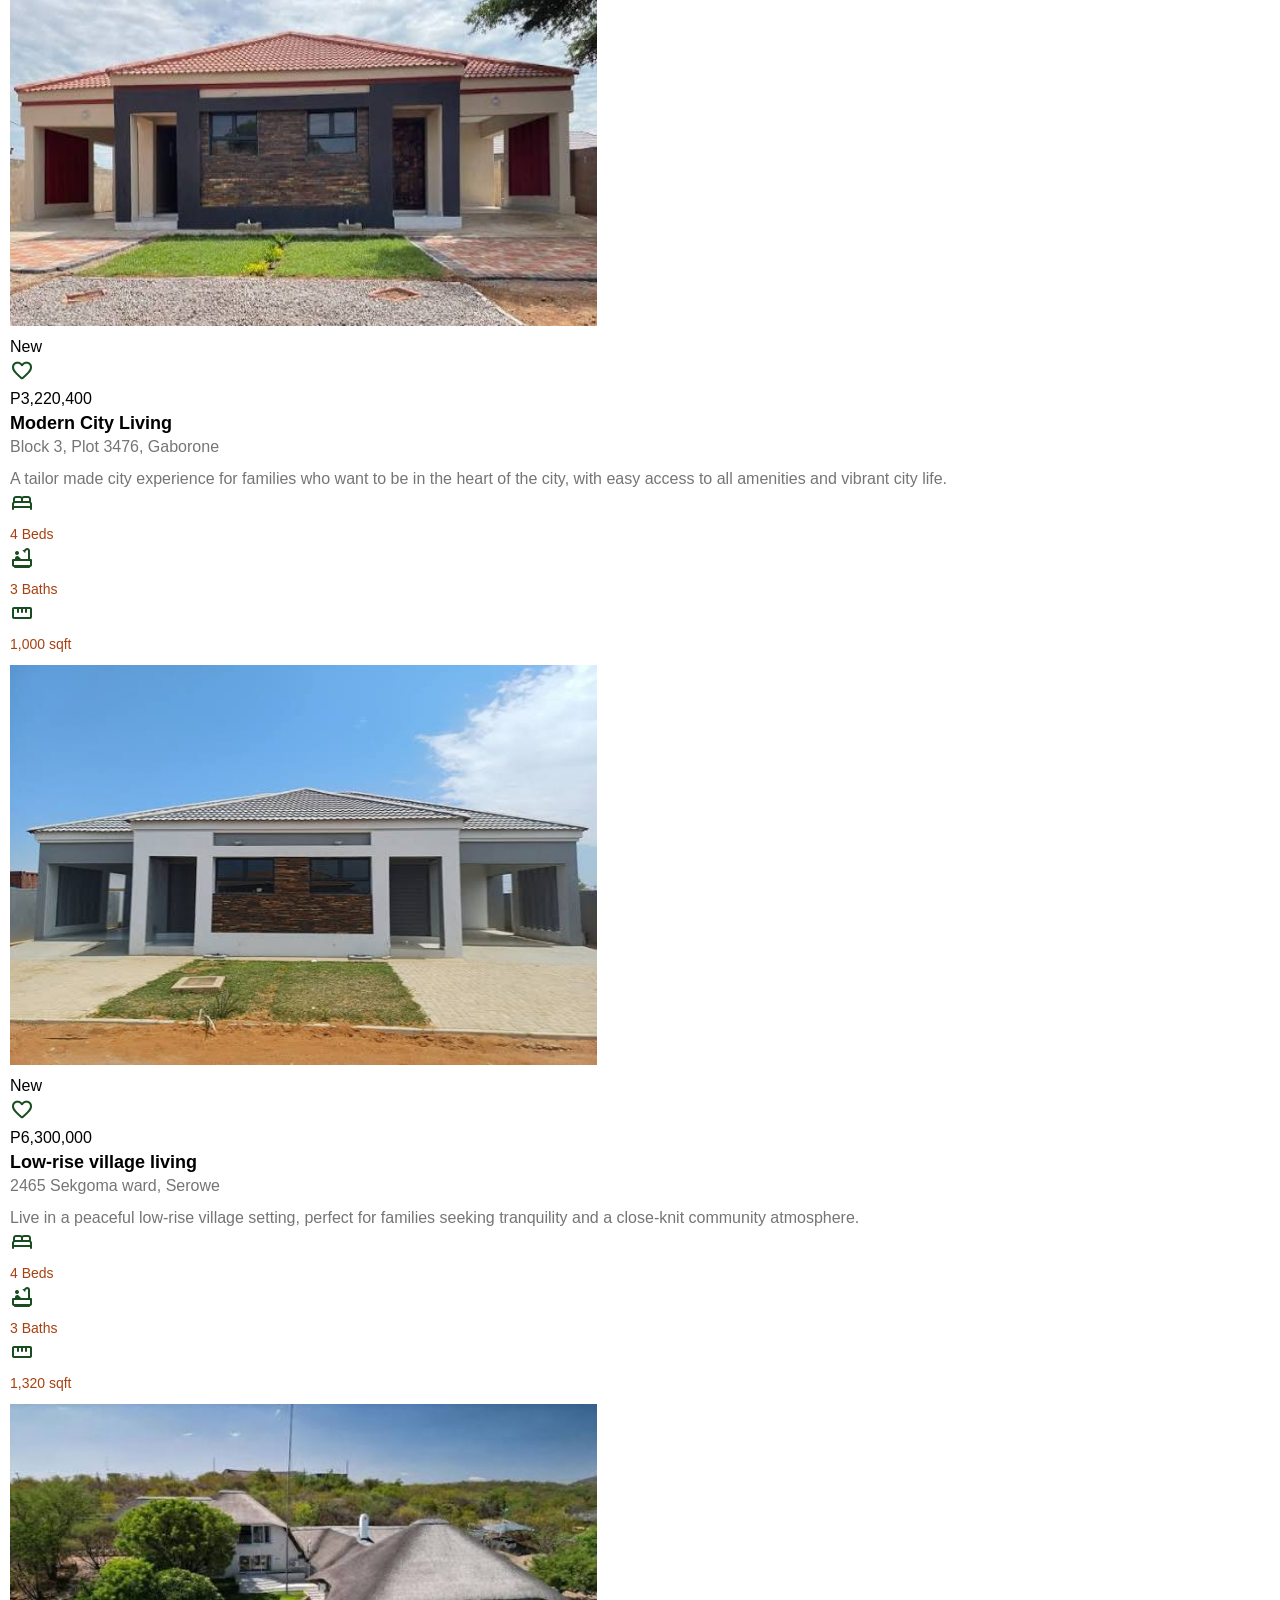
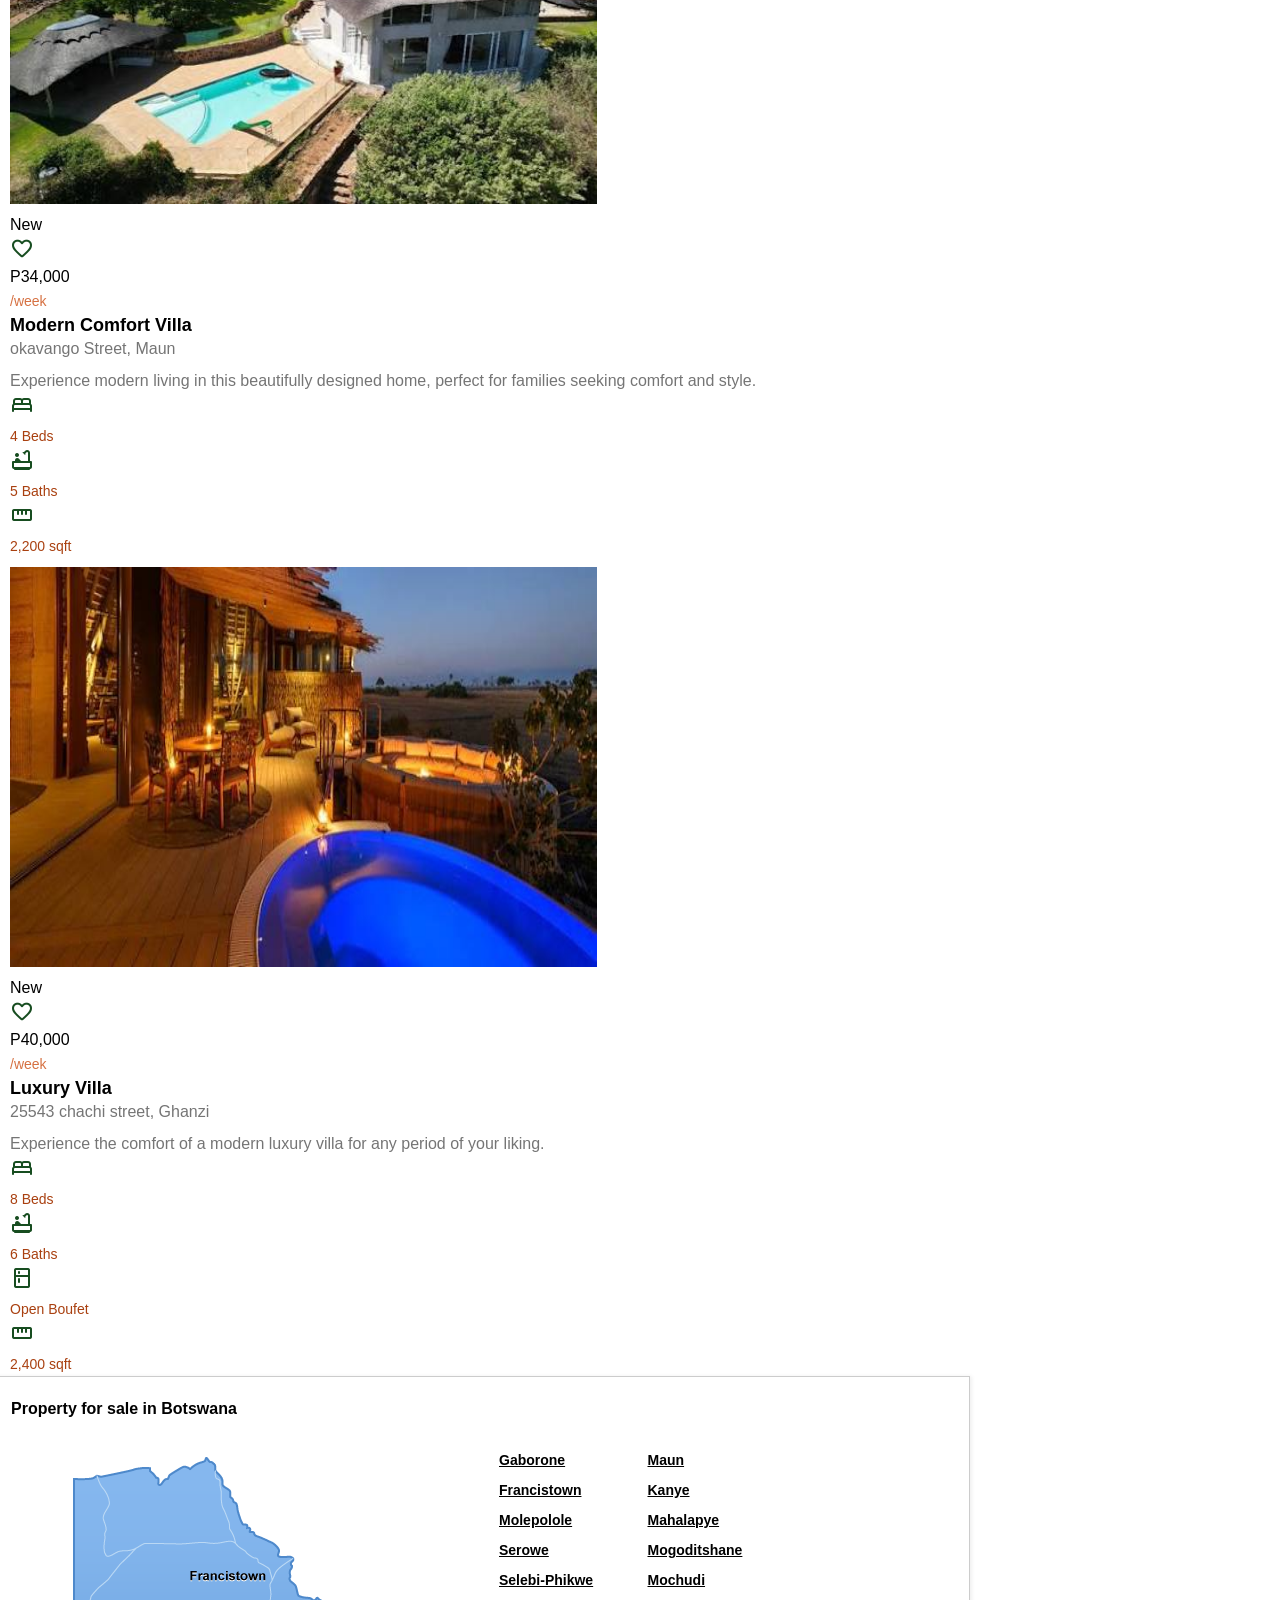
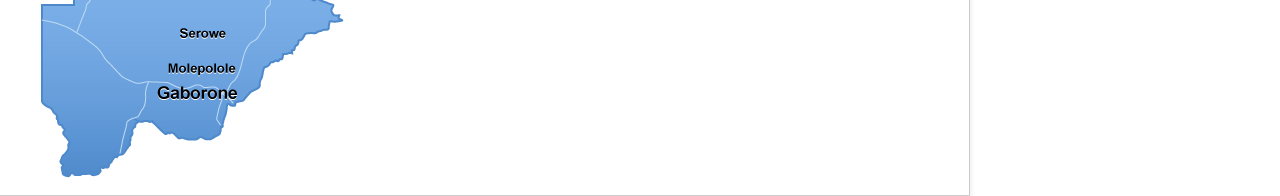
==== commit 6618c9f8: "index.html" ====
--- a/index.html
+++ b/index.html
@@ -490,11 +490,68 @@
 
 
 
-
-
-
-        </div>
+       </div>
        </section>
+
+       <div class="sc_content">
+            <div class="container">
+                    <div class="row">
+                        <div class="col-xs-12">
+                            <h2></h2>
+                        </div>
+                    </div>
+<p>
+	<style type="text/css">
+	</style>
+</p>
+<div class="mapContainer">
+	<h1>
+		Property for sale in Botswana</h1>
+	<div class="clear">
+		&nbsp;</div>
+	<img class="mapWrapper" src="images/bw-map.jpg" usemap="#Map">
+  <map id="Map" name="Map">
+    <area alt="Francistown" coords="163,107,250,133" href=" "shape="rect" target="_self" title="Francistown"> 
+    <area alt="Serowe" coords="146,165,213,191" href=" " shape="rect" target="_self" title="Serowe"> 
+    <area alt="Molepolole" coords="140,199,220,225" href=" " shape="rect" target="_self" title="Molepolole ">
+    <area alt="Gaborone" coords="128,225,222,250" href=" " shape="rect" target="_self" title="Gaborone">
+    <area alt="Selebi-Phikwe" coords="190,133,270,159" href=" " shape="rect" target="_self" title="Selebi-Phikwe">
+    <area alt="Kanye" coords="100,250,180,275" href=" " shape="rect" target="_self" title="Kanye">
+    <area alt="Maun" coords="50,150,130,175" href=" " shape="rect" target="_self" title="Maun">
+    </map>
+	<div class="citiesListContainer">
+		<ul>
+			<li>
+				<a alt="Gaborone" href=" " title="Gaborone">Gaborone</a></li>
+			<li>
+				<a alt="Francistown" href=" " title="Francistown">Francistown</a></li>
+			<li>
+				<a alt="Molepolole" href=" " title="Molepolole">Molepolole</a></li>
+			<li>
+				<a alt="Serowe" href=" " title="Serowe">Serowe</a></li>
+			<li>
+				<a alt="Selebi-Phikwe" href=" " title="Selebi-Phikwe">Selebi-Phikwe</a></li>
+		</ul>
+		<ul>
+			<li>
+				<a alt="Maun" href=" " title="Maun">Maun</a></li>
+			<li>
+				<a alt="Kanye" href=" " title="Kanye">Kanye</a></li>
+			<li>
+				<a alt="Mahalapye" href=" " title="Mahalapye">Mahalapye</a></li>
+			<li>
+				<a alt="Mogoditshane" href=" " title="Mogoditshane">Mogoditshane</a></li>
+			<li>
+				<a alt="Mochudi" href=" " title="Mochudi">Mochudi</a></li>
+		</ul>
+	</div>
+	<div class="clear">
+		&nbsp;</div>
+</div>
+            </div>
+        </div>
+
+      
     
 
        
--- a/styles.css
+++ b/styles.css
@@ -486,6 +486,50 @@
 }
 
 
-
+.mapContainer {
+            padding: 20px;
+            border: solid 1px #cccccc;
+            background-color: #ffffff;
+            -webkit-box-shadow: 1px 1px 4px 1px #f0f0f0;
+            box-shadow: 1px 1px 4px 1px #f0f0f0;
+            width: 980px !important;
+            height: 420px;
+            margin-left: -10px;
+        }
+
+        .mapContainer h1 {
+            font-size: 16px;
+            margin: 0px;
+            padding: 0px;
+            color: #000;
+            font-weight: bold;
+        }
+
+        .mapContainer .mapWrapper {
+            margin-left: 10px;
+            margin-right: 30px;
+            margin-top: 10px;
+            float: left;
+            margin-bottom: -25px;
+        }
+
+        .mapContainer .citiesListContainer {
+            width: 450px;
+            float: right;
+        }
+
+        .mapContainer .citiesListContainer ul {
+            width: 33%;
+            float: left;
+            font-size: 14px;
+            font-weight: bold;
+            font-size: 14px;
+            list-style: none;
+        }
+
+        .mapContainer .citiesListContainer ul li a {
+            font-size: 14px;
+            line-height: 30px;
+        }
 
     
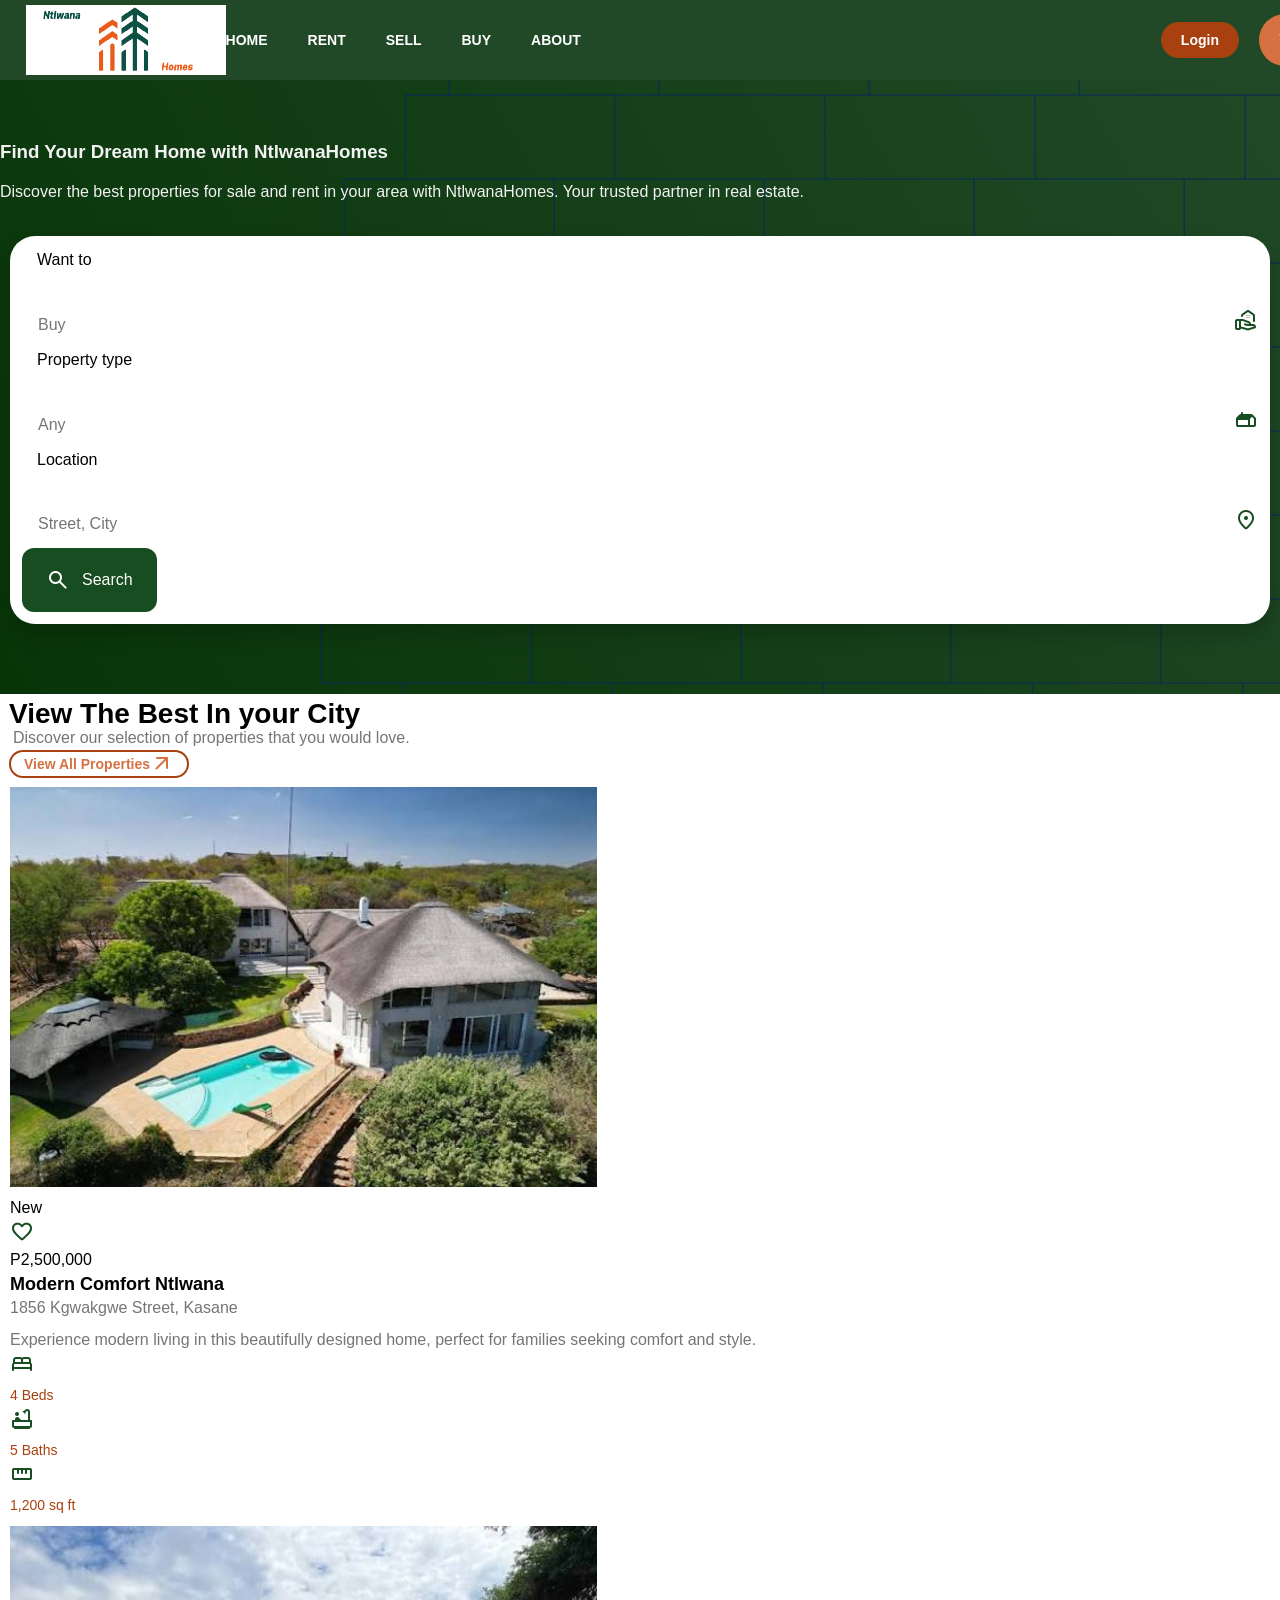
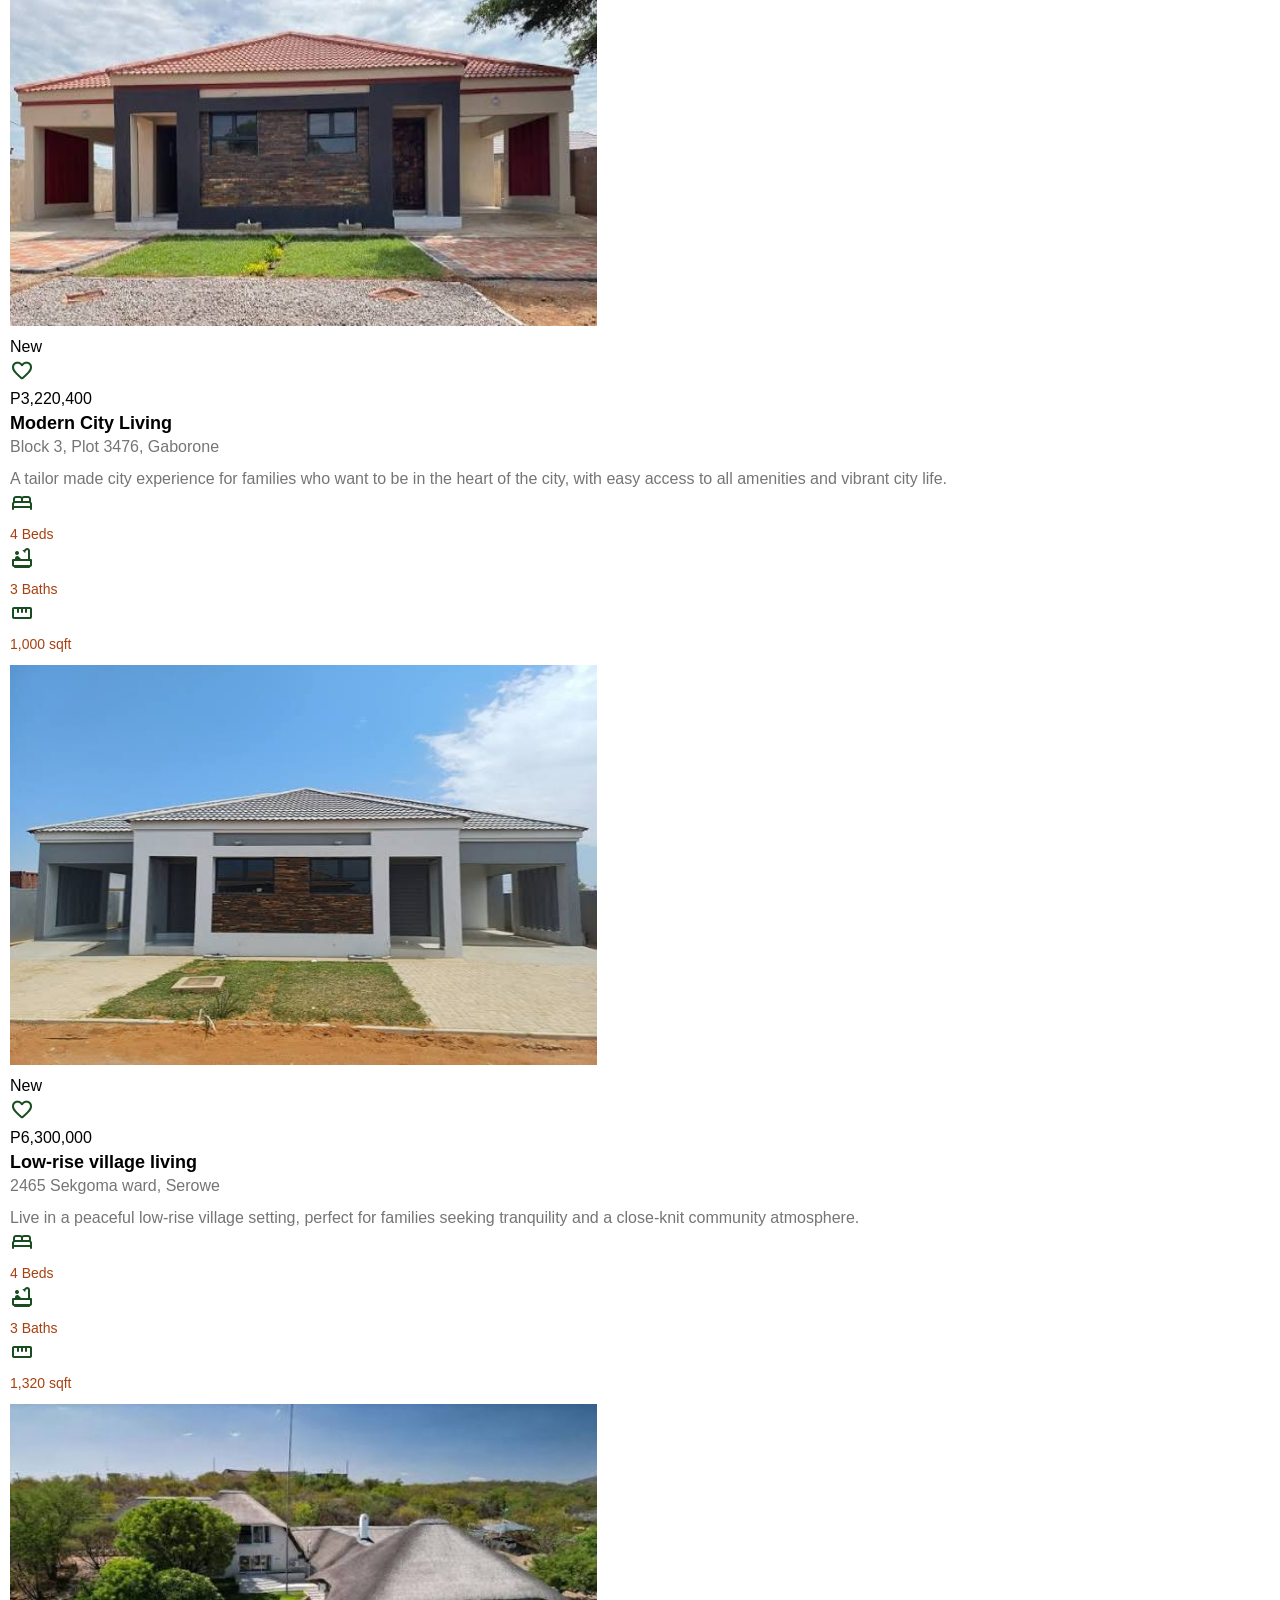
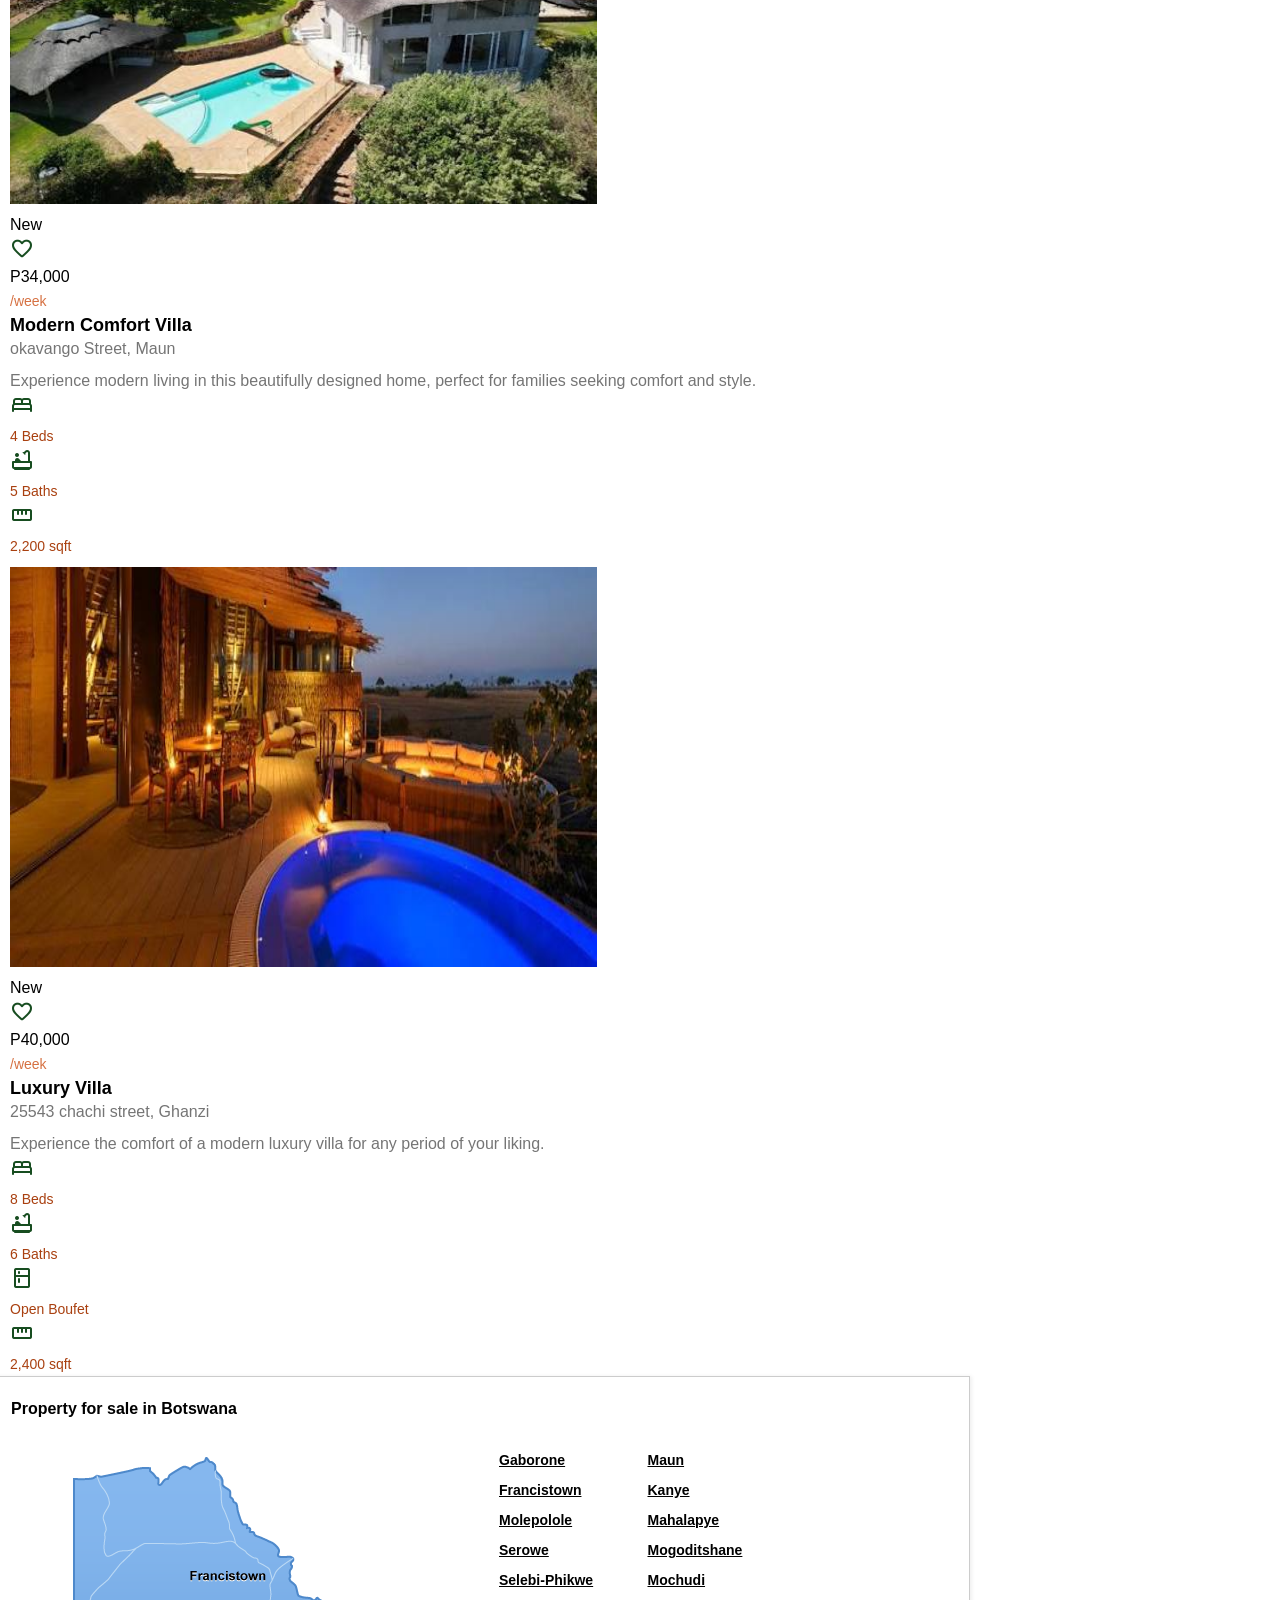
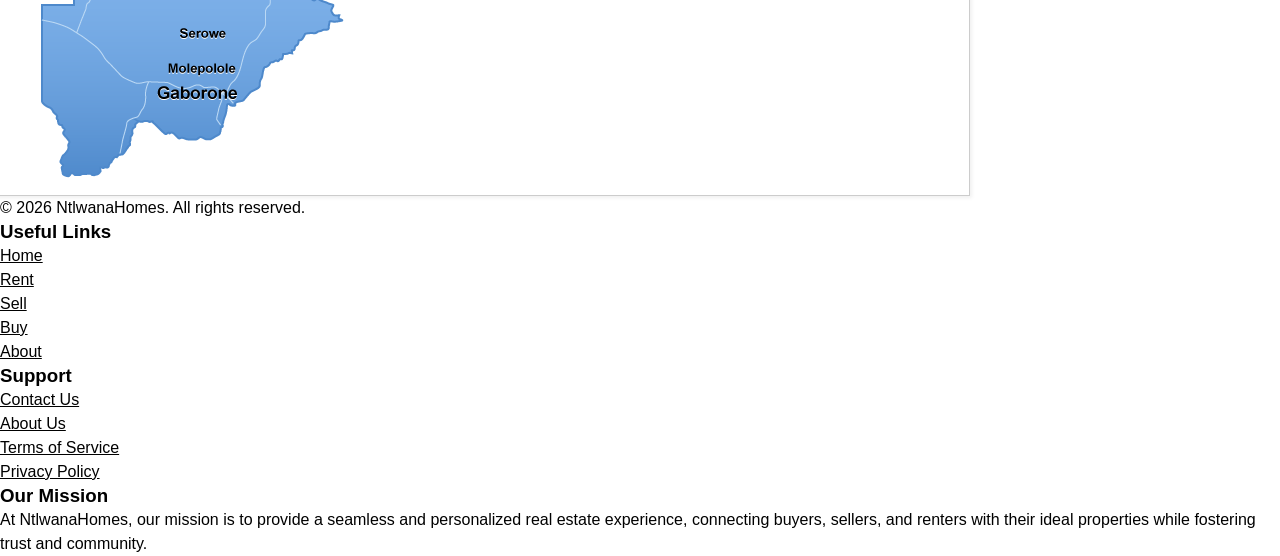
==== commit f1c4c0e9: "index.html" ====
--- a/index.html
+++ b/index.html
@@ -558,6 +558,40 @@
     </article> 
   </main>
 
+  <footer class="footer">
+    <div class="container">
+      <p class="copyright">
+        &copy; 2026 NtlwanaHomes. All rights reserved.
+      </p>
+
+      <section class="footer-container">
+        <div class="Useful-links">
+          <h3>Useful Links</h3>
+          <ul>
+            <li><a href="#">Home</a></li>
+            <li><a href="#">Rent</a></li>
+            <li><a href="#">Sell</a></li>
+            <li><a href="#">Buy</a></li>
+            <li><a href="#">About</a></li>
+          </ul>
+        </div>
+        <div class="Support">
+          <h3>Support</h3>
+          <ul>
+            <li><a href="#">Contact Us</a></li>
+            <li><a href="#">About Us</a></li>
+            <li><a href="#">Terms of Service</a></li>
+            <li><a href="#">Privacy Policy</a></li>
+
+        <div class="mission">
+          <h3>Our Mission</h3>
+          <p>
+            At NtlwanaHomes, our mission is to provide a seamless and personalized real estate experience, connecting buyers, sellers, and renters with their ideal properties while fostering trust and community.</p>
+
+
+
+        </div>    
+      </section>
 
 </body>
 </html>
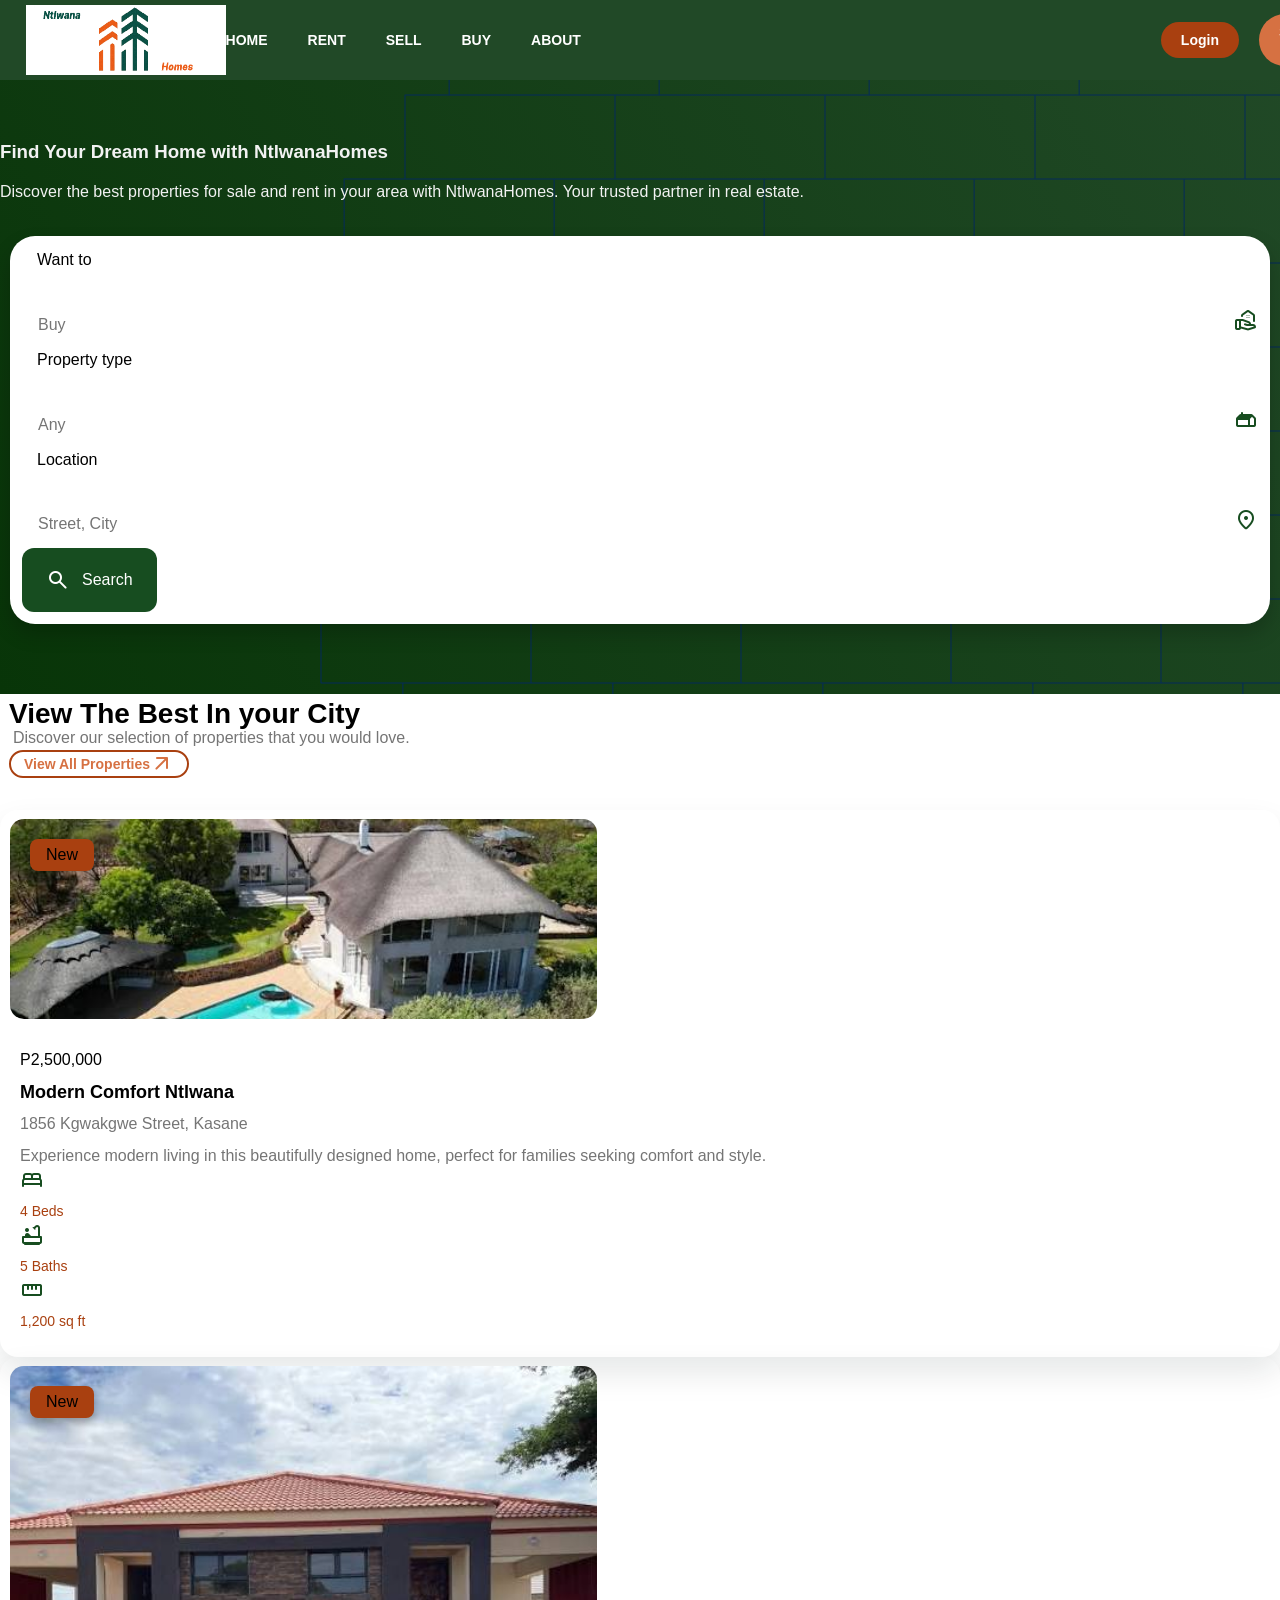
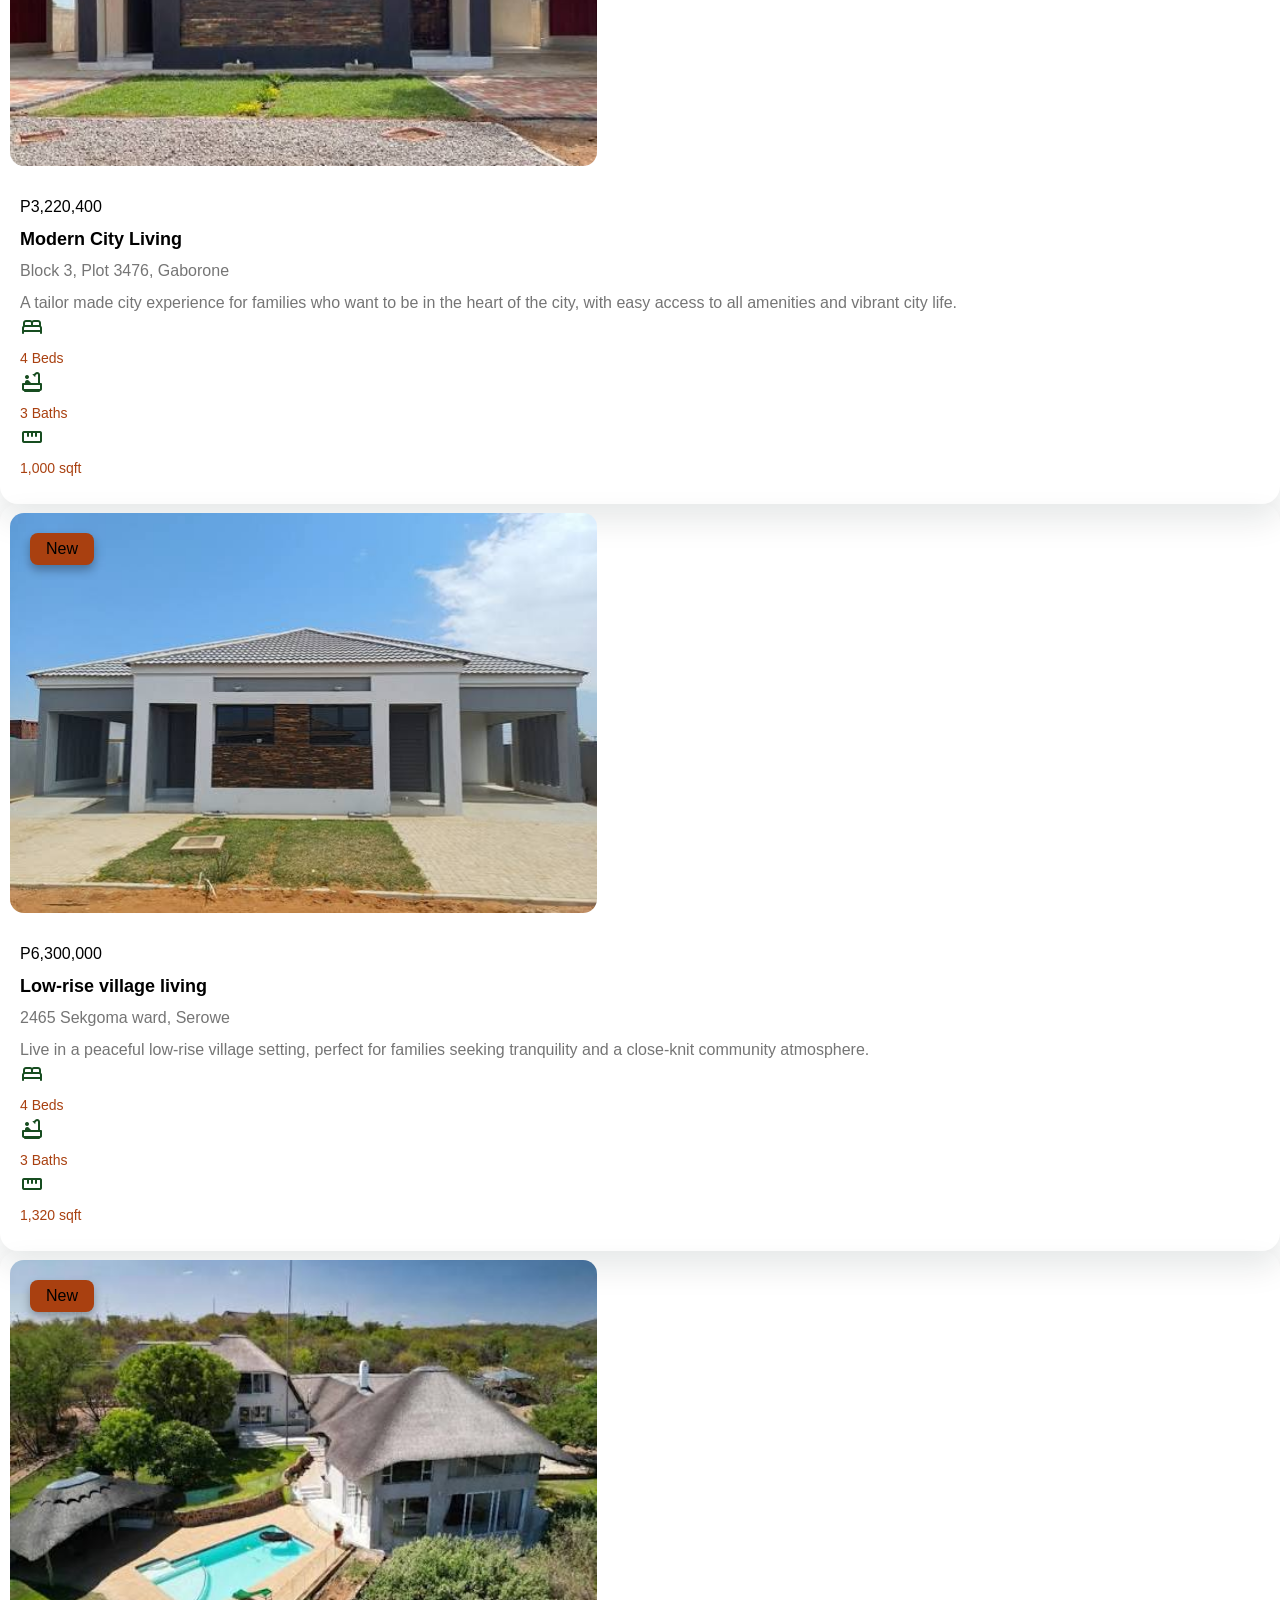
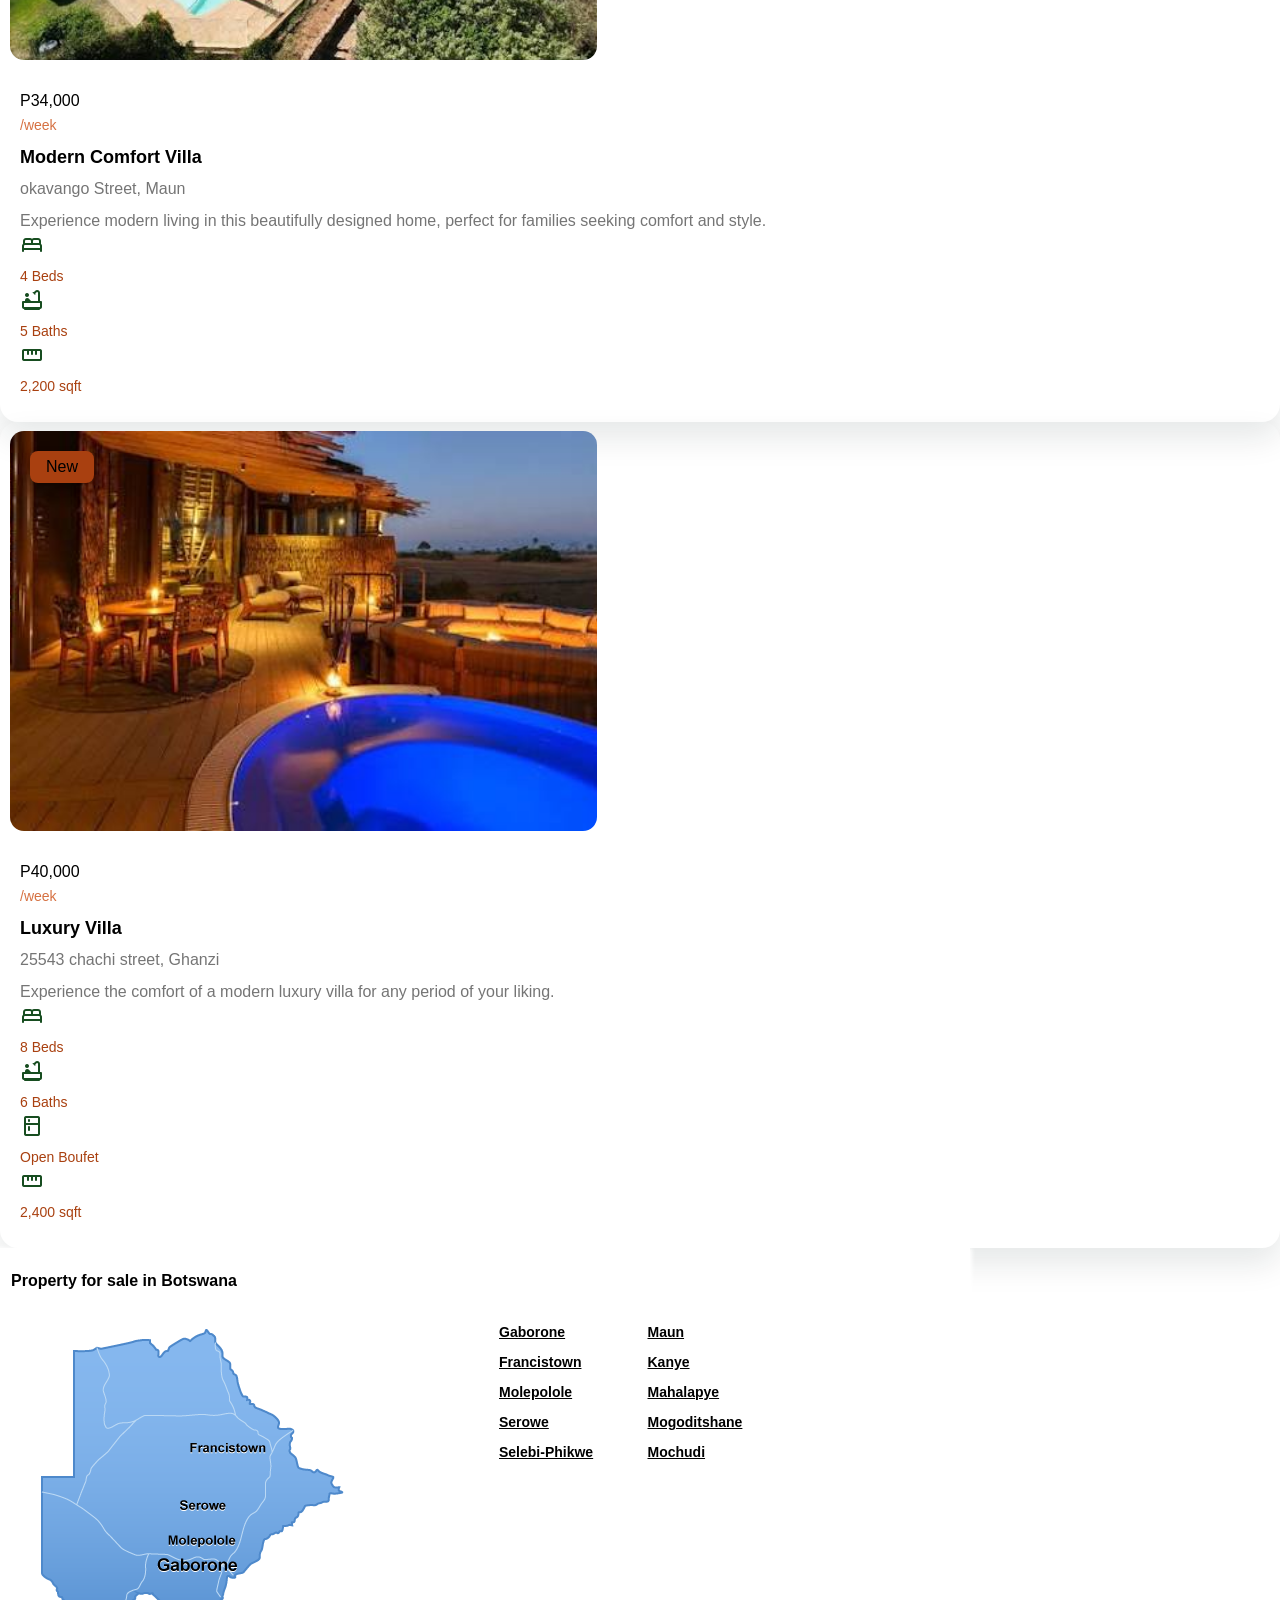
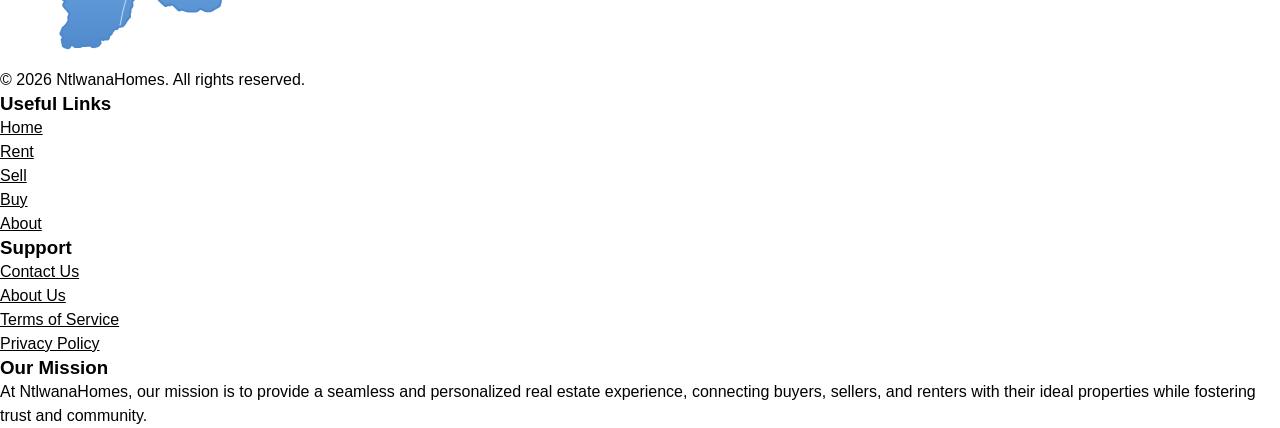
==== commit e524c477: "styles.css" ====
--- a/index.html
+++ b/index.html
@@ -35,11 +35,11 @@
             </a> 
         </div>
           <ul class="navbar-list">
-            <li><a href="#" style="text-decoration: none;" >Home</a></li>
-            <li><a href="#" style="text-decoration: none;" >Rent</a></li>
-            <li><a href="#" style="text-decoration: none;" >Sell</a></li>
-            <li><a href="#" style="text-decoration: none;" >Buy</a></li>
-            <li><a href="#" style="text-decoration: none;" >About</a></li>
+            <li><a href="index.html" style="text-decoration: none;" >Home</a></li>
+            <li><a href="rent.html" style="text-decoration: none;" >Rent</a></li>
+            <li><a href="sell.html" style="text-decoration: none;" >Sell</a></li>
+            <li><a href="buy.html" style="text-decoration: none;" >Buy</a></li>
+            <li><a href="about.html" style="text-decoration: none;" >About</a></li>
           </ul>
 
           <div class="nav-right">
@@ -130,8 +130,8 @@
                     class="search-item-field body-medium"
                   />
                   <span class="material-symbols-rounded" aria-hidden="true"
-                    >location_on</span
-                  >
+                    >location_on</span>
+                  
                 </label>
 
                 <button type="submit" class="search-btn">
@@ -180,12 +180,12 @@
 
             <div class="crd-banner">
 
-              <figure class="img-holder" style="width: 587px; height: 400px;">
+              <figure class="img-holder" style="width: 587px; --height: 400px;">
                 <img src="images/home2.jpg" alt="Modern Comfort Ntlwana" width="587"
-                 height="400">
+                 height="400" class="img-cover"> 
               </figure>
 
-              <span class="badge label">New</span>
+              <span class="badge-label">New</span>
 
               <button class="fav-btn" aria-label="Add to favorites">
                 <span class="material-symbols-rounded" aria-hidden="true">favorite</span>
@@ -242,10 +242,10 @@
 
               <figure class="img-holder" style="width: 587px; height: 400px;">
                 <img src="images/home3.jpg" alt="Modern City Living" width="587"
-                 height="400">
+                 height="400" class="img-cover">
               </figure>
 
-              <span class="badge label">New</span>
+              <span class="badge-label">New</span>
 
               <button class="fav-btn" aria-label="Add to favorites">
                 <span class="material-symbols-rounded" aria-hidden="true">favorite</span>
@@ -303,10 +303,10 @@
 
               <figure class="img-holder" style="width: 587px; height: 400px;">
                 <img src="images/home4.jpg" alt="Low-rise village living" width="587"
-                 height="400">
+                 height="400" class="img-cover">
               </figure>
 
-              <span class="badge label">New</span>
+              <span class="badge-label">New</span>
 
               <button class="fav-btn" aria-label="Add to favorites">
                 <span class="material-symbols-rounded" aria-hidden="true">favorite</span>
@@ -364,10 +364,10 @@
 
               <figure class="img-holder" style="width: 587px; height: 400px;">
                 <img src="images/home2.jpg" alt="Modern Comfort Ntlwana" width="587"
-                 height="400">
+                 height="400" class="img-cover">
               </figure>
 
-              <span class="badge label">New</span>
+              <span class="badge-label">New</span>
 
               <button class="fav-btn" aria-label="Add to favorites">
                 <span class="material-symbols-rounded" aria-hidden="true">favorite</span>
@@ -425,10 +425,10 @@
 
               <figure class="img-holder" style="width: 587px; height: 400px;">
                 <img src="images/villa.jpg" alt="Luxury Villa" width="587"
-                 height="400">
+                 height="400" class="img-cover">
               </figure>
 
-              <span class="badge label">New</span>
+              <span class="badge-label">New</span>
 
               <button class="fav-btn" aria-label="Add to favorites">
                 <span class="material-symbols-rounded" aria-hidden="true">favorite</span>
--- a/styles.css
+++ b/styles.css
@@ -44,6 +44,8 @@
     --fs-body-medium:1.6rem;
     --fs-label-large:1.6rem;
     --fs-label-medium:1.4rem;
+    --fs-1:0.875rem;
+    --fs-2:1.875rem;
 
     /*line height
     */
@@ -77,6 +79,7 @@
     --radius-large: 18px;
     --radius-extra-large: 34px;
     --radius-circle: 50%;
+    --section-padding:100px;
 
     /*shadow
     */
@@ -84,12 +87,15 @@
     --shadow-2:0px 5px 10px 0px rgba(0, 0, 0, 0.2);
     --shadow-3:0px 5px 10px 0px rgba(0, 0, 0, 0.3);
     --shadow-4:0px 10px 20px 0px rgba(0, 0, 0, 0.2);
+    --shadow-5:0 5px 20px 0 hsla(219,56%,21%,0.1);
+     --shadow-2: 0 16px 32px hsla(188, 63%, 7%, 0.1);
 
     /*transition
     */
     --transition-duration-quick: 197ms;
     --transition-duration-smooth: 500ms;
     --transition-easing-quick: cubic-bezier(0.4, 0, 0.2, 1);
+    --transition:0.25 ease;
 
 }
 
@@ -180,7 +186,11 @@
     
    
 }
-
+.navbar.active{
+    visibility: visible;
+    transform: translateX(310px);
+    transition: 0.25s ease-out;
+}
 
 .navbar-list{
     display: flex;
@@ -283,6 +293,8 @@
   overflow: hidden;
   isolation: isolate;
 }
+
+
  
 .hero-title {
   color: var(--neutral-90);
@@ -403,6 +415,11 @@
 }
 
 
+.section{padding-block-end: 60px; }
+
+.title-wrapper{
+  margin-block-end: 32px;
+}
 
 
 .img-holder{
@@ -412,8 +429,46 @@
     border-radius: var(--radius-medium);
     margin-bottom: 9px;
     margin-top: 9px;
+    aspect-ratio: var(width)/ var(height);
+    overflow: hidden;
     
 }
+.img-cover{
+ width: 100%;
+ height: 100%;
+ object-fit: cover;
+}
+
+.fav-btn{
+  height: 40px;
+  width: 40px;
+  display: grid;
+  place-items: center;
+  background-color: var(--neutral-100);
+  color: var(--primary-90);
+  border-radius: var(--radius-small);
+  box-shadow: var(--shadow-3);
+  transition: var(--transition-duration-quick) var(--transition-easing-quick);
+}
+
+.fav-btn :where(:hover, :focus-visible){
+  background-color: var(--neutral-90);
+}
+
+/**Badge
+*/
+
+.badge-label{
+  height: 32px;
+  max-width: max-content;
+  display: grid;
+  place-items: center;
+  padding-inline: 16px;
+  background-color: var(--secondary-100);
+  border-radius: var(--radius-small);
+  box-shadow: var(--shadow-3);
+}
+
 
 .section-title{
     font-size: var(--fs-headline-medium);
@@ -431,28 +486,81 @@
     margin-left:13px;
 }
 
+/**CRD
+*/
+
+.crd{
+  border-radius: var(--radius-large);
+  overflow: hidden;
+  box-shadow: var(--shadow-2);
+  transition: var(--transition-duration-quick) var(--transition-easing-quick);
+}
+
+.crd-banner :where(:hover, :focus-within){ box-shadow: var(--shadow-4);}
+
 .crd-banner {
-    margin-left: 10px;
+  position: relative;
+  margin-left: 10px;
+}
+
+.crd-banner .img-cover{
+transition: var(--transition-duration-quick) var(--transition-easing-quick);  
+}
+
+.crd :where(:hover, :focus-within) .img-cover{
+  scale: 1.05;
+  rotate: 2deg;
+}
+
+.crd :where(.badge-label, .fav-btn){
+  position: absolute;
+  top: 20px;
+
+}
+
+.crd .badge-label {
+ left: 20px;
+}
+
+.crd .fav-btn{
+  right: 20px;
+  opacity: 0;
+  visibility: hidden;
+  scale: 0.8;
+  transition: var(--transition-duration-quick) var(--transition-easing-quick);
+}
+
+.fav-btn :active .material-symbols-rounded{
+  font-variation-settings: 'FILL'1;
+}
+
+.crd :where(:hover, :focus-within) .fav-btn{
+  scale: 1;
+  opacity: 1;
+  visibility: visible;
 }
 
 .crd-content{
-  margin-left: 10px;
-}
-
-.fav-btn .material-symbols-rounded{
-    background-color: transparent;
-    text-decoration: none;
-    border: none solid ;
-    color: var(--primary-90);
-    ;
-       }
+  padding: 20px 20px 24px;
+
+ 
+}
+
+
 .crd-title{
+    margin-block: 8px;
+    white-space: nowrap;
+    overflow: hidden;
+    text-overflow: ellipsis;
+    transition: var(--transition-duration-quick) var(--transition-easing-quick);
     font-size: var(--fs-title-large);
     font-weight: var(--fw-semibold);
     font-family: var(--font-primary);
     color: var(--neutral-10);
     text-decoration: none;
 }
+.crd-title :where( :hover, :focus-visible){ color: var(--primary-100);}
+
 .add-text {
     font-size: var(--fs-body-medium);
     font-family: var(--font-primary);
@@ -488,10 +596,10 @@
 
 .mapContainer {
             padding: 20px;
-            border: solid 1px #cccccc;
-            background-color: #ffffff;
-            -webkit-box-shadow: 1px 1px 4px 1px #f0f0f0;
-            box-shadow: 1px 1px 4px 1px #f0f0f0;
+            border: solid 1px var(--neutral-100);
+            background-color:var(--neutral-100);
+            -webkit-box-shadow: 1px 1px 4px 1px var(--neutral-100);
+            box-shadow: 1px 1px 4px 1px var(--neutral-100);
             width: 980px !important;
             height: 420px;
             margin-left: -10px;
@@ -501,7 +609,7 @@
             font-size: 16px;
             margin: 0px;
             padding: 0px;
-            color: #000;
+            color: var(--neutral-10);
             font-weight: bold;
         }
 
@@ -532,4 +640,85 @@
             line-height: 30px;
         }
 
-    +   /*-----------------------------------*\
+  #ABOUT
+\*-----------------------------------*/
+
+.about { padding-block: var(--section-padding); }
+
+.about-banner {
+  position: relative;
+  margin-bottom: 40px;
+}
+
+.about-banner > img {
+  max-width: max-content;
+  width: 100%;
+}
+
+.about-banner .abs-img {
+  position: absolute;
+  bottom: 100px;
+  left: 15px;
+  width: 50%;
+  border-radius: 4px;
+}
+
+.about .section-subtitle { margin-inline: 0; }
+
+.about .section-title {
+  --text-align: left;
+  --margin-bottom: 15px;
+}
+
+.about-text {
+  color: var(--neutral-30);
+  font-size: var(--fs-2);
+  line-height: 1.7;
+  margin-bottom: 30px;
+}
+
+.about-list { margin-bottom: 30px; }
+
+.about-item {
+  display: flex;
+  justify-content: flex-start;
+  align-items: center;
+  gap: 10px;
+  margin-bottom: 15px;
+}
+
+.about-item-icon {
+  background: var(--neutral-70);
+  height: 45px;
+  min-width: 45px;
+  border-radius: 50%;
+  display: grid;
+  place-items: center;
+}
+
+.about-item-icon ion-icon {
+  color: var(--secondary-90);
+  font-size: 18px;
+}
+
+.about-item-text {
+  color: var(--neutral-30);
+  font-size: var(--fs-1);
+}
+
+.about .callout {
+  background: hsla(7, 78%, 53%, 0.05);
+  color: var(--neutral-30);
+  font-size: var(--fs-1);
+  font-weight: var(--fw-regular);
+  line-height: 1.8;
+  padding: 20px 25px;
+  border-left: 4px solid var(--secondary-90);
+  margin-bottom: 40px;
+}
+
+.about .btn {
+  max-width: max-content;
+  --text-transform: uppercase;
+} 
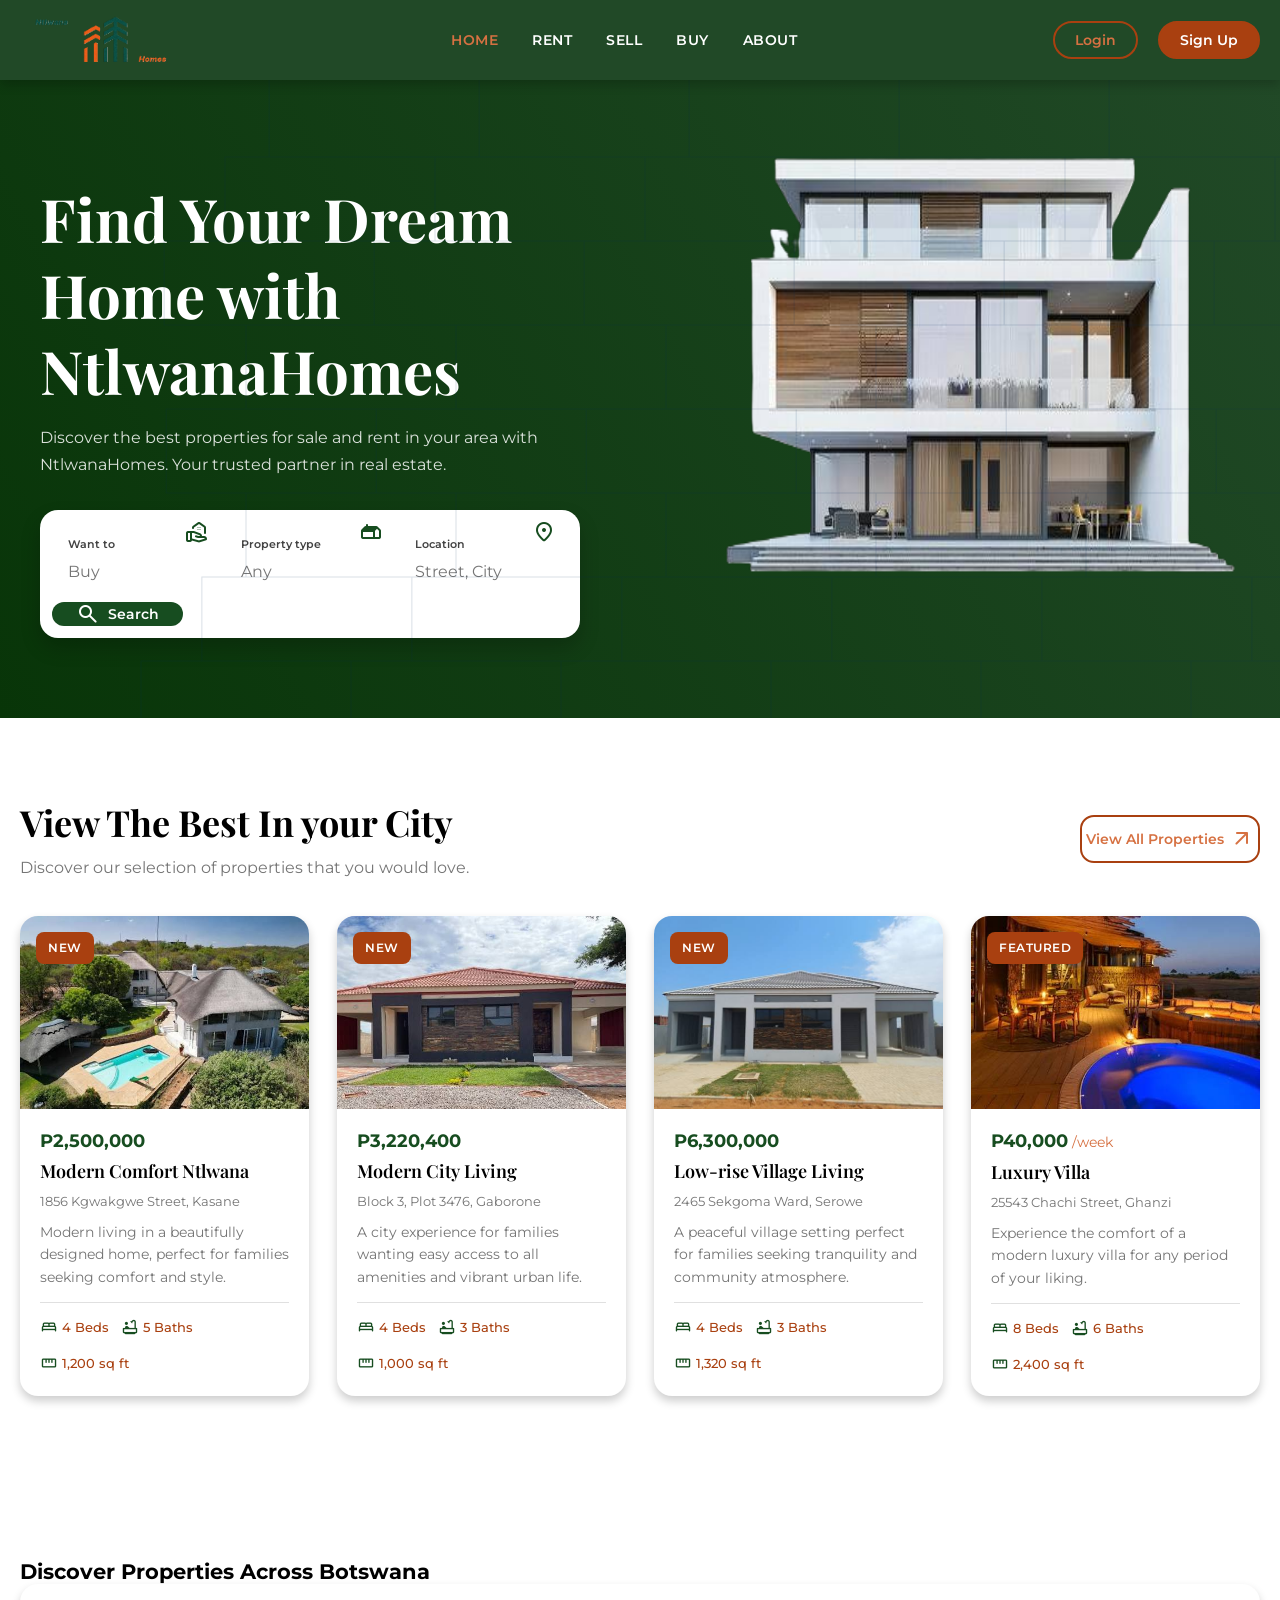
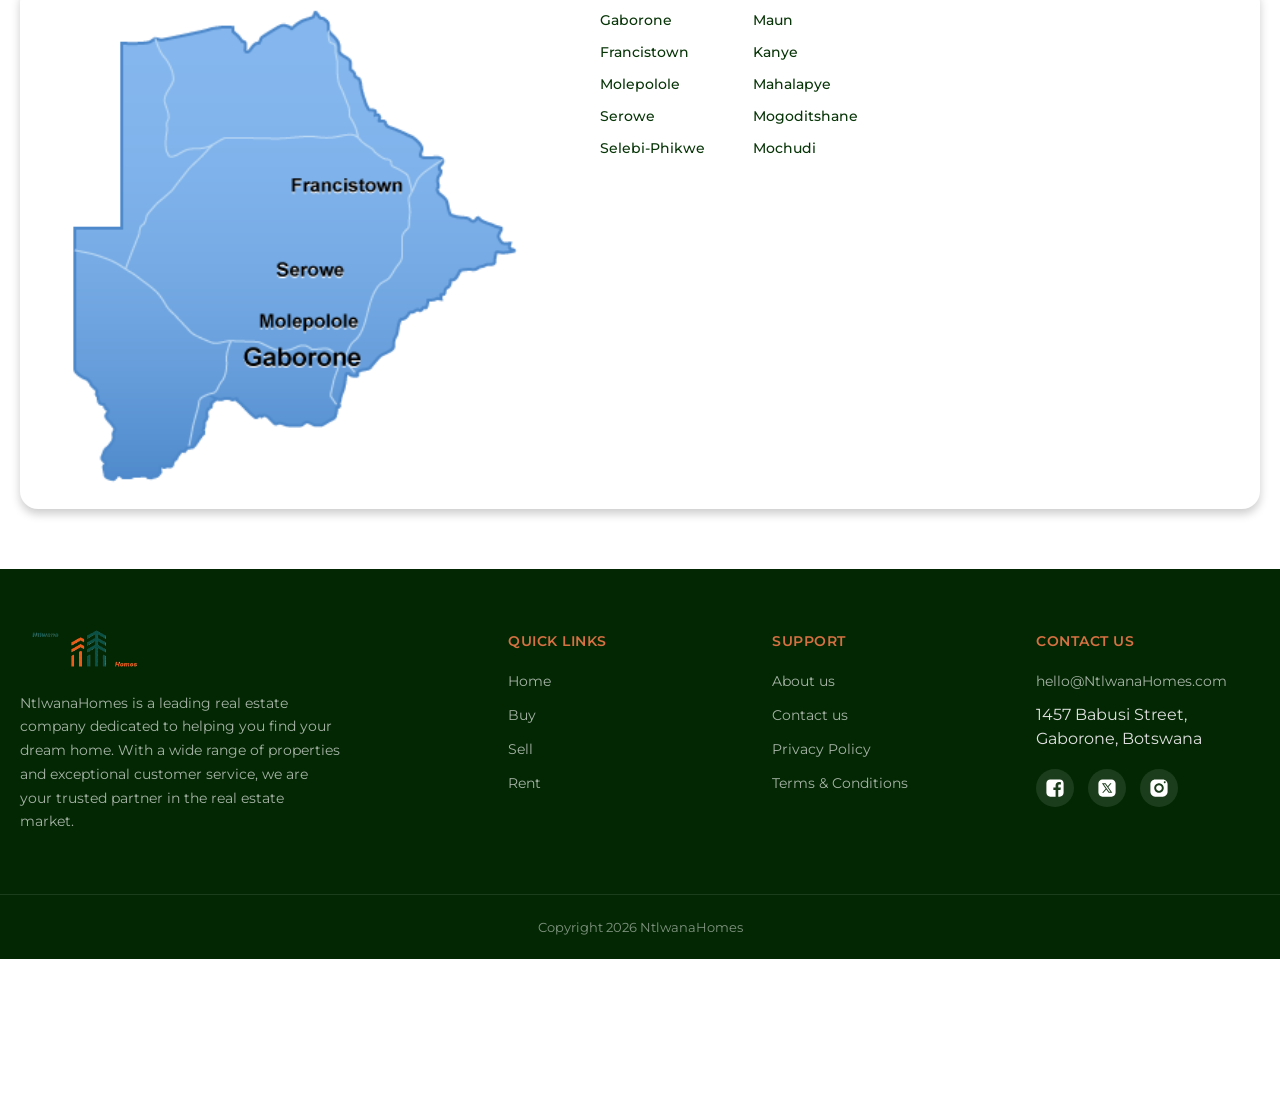
==== commit 95aa2449: "index.html" ====
--- a/index.html
+++ b/index.html
@@ -6,7 +6,7 @@
     
     <title>NtlwanaHomes</title>
     <meta name="title"  content="NtlwanaHomes">
-    <meta name="description" content="This is a simple real estate website ">
+    <meta name="description" content="NtlwanaHomes is your trusted partner in real estate, offering a wide range of properties for sale and rent across Botswana. Discover your dream home with us today!">
     <!--external stylesheets-->
 <link rel="stylesheet" href="styles.css">
 
@@ -14,9 +14,9 @@
 <script src="script.js" defer></script>
 
 <!-- Google Fonts -->
-<link rel="preconnect" href="https://fonts.googleapis.com">
-<link rel="preconnect" href="https://fonts.gstatic.com" crossorigin>
-<link href="https://fonts.googleapis.com/css2?family=Inter:wght@400;500;600;700&display=swap" rel="stylesheet">
+ <link rel="preconnect" href="https://fonts.googleapis.com">
+  <link rel="preconnect" href="https://fonts.gstatic.com" crossorigin>
+  <link href="https://fonts.googleapis.com/css2?family=Playfair+Display:wght@600;700&family=Montserrat:wght@400;500;600;700&display=swap" rel="stylesheet">
 
 <!-- Google Icons -->
 <link rel="stylesheet" href="https://fonts.googleapis.com/icon?family=Material+Symbols+Rounded:opsz,wght,FILL,GRAD@25,400,0..1,0"/>
@@ -25,16 +25,16 @@
 
 
     <header class="header" data-header>
-        <div class="container">
-
+        
+
+
+             <nav class="navbar" aria-label="Main navigation"> 
+              <a href="#" class="logo">
+                <img src="images/ntlwanaHomes logo.png" height="70" width="200" alt="NtlwanaHomes logo"/>
+            </a> 
            
-
-           <nav class="navbar">
-            <div class="logo"> <a href="#" class="logo">
-                <img src="images/ntlwanaHomes logo.png" height="70" width="200" alt="NtlwanaHomes logo">
-            </a> 
-        </div>
-          <ul class="navbar-list">
+        
+          <ul class="navbar-list" role="list">
             <li><a href="index.html" style="text-decoration: none;" >Home</a></li>
             <li><a href="rent.html" style="text-decoration: none;" >Rent</a></li>
             <li><a href="sell.html" style="text-decoration: none;" >Sell</a></li>
@@ -44,33 +44,37 @@
 
           <div class="nav-right">
 
-           <button class="L-button" ><a href="#" style="text-decoration: none;" class="btn-link label-medium">Login</a></button>
-
-            <button class="s-button"><a href="#" style="text-decoration: none;" class="btn btn-fill label-medium">Sign Up</a></button>
+           <button class="L-button" ><a href="#" style="text-decoration: none;" >Login</a></button>
+
+            <button class="s-button"><a href="#" style="text-decoration: none;" >Sign Up</a></button>
           </div>
-
-          <!--Hero sction-->
-        <section></section>
-          
-          <div></div>
-
-
+            <button class="nav-toggle" aria-label="Toggle menu" aria-expanded="false" aria-controls="mobile-nav">
+              <span class="material-symbols-rounded" aria-hidden="true">menu</span>
+            </button>
 
         </nav>
-
-        
-      </div>
     </header>
+
+    <!-- Mobile Nav -->
+      <nav class="mobile-nav" id="mobile-nav" aria-label="Mobile navigation">
+        <a href="index.html">Home</a>
+        <a href="rent.html">Rent</a>
+        <a href="sell.html">Sell</a>
+        <a href="buy.html">Buy</a>
+        <a href="about.html">About</a>
+        <div class="mobile-nav-btns">
+          <button class="L-button"><a href="#">Login</a></button>
+          <button class="s-button"><a href="#">Sign Up</a></button>
+        </div>
+      </nav>
    
 
  <main>
-    <article>
-
      
      <!-- Hero -->
 
       <section class="hero">
-          <div class="container">
+          <div class="hero-container">
             <div class="hero-content">
 
               <h1 class="hero-title">
@@ -81,12 +85,13 @@
                 Discover the best properties for sale and rent in your area with
                 NtlwanaHomes. Your trusted partner in real estate.</p>
             
-              <form action="./" method="get" class="search-bar">
-                <label for="" class="search-item">
+              <form action="./" method="get" class="search-bar" role="search" aria-label="Property search ">
+                
+                <label for="want-to" class="search-item">
                   <span class="label">Want to</span>
                   <select
                     name="want to"
-                    id=""
+                    id="want-to"
                     class="search-item-field "
                   >
                     <option value="buy">Buy</option>
@@ -99,11 +104,11 @@
                   >
                 </label>
 
-                <label for="" class="search-item">
+                <label for="property-type" class="search-item">
                   <span class="label">Property type</span>
                   <select
                     name="property type"
-                    id=""
+                    id="property-type"
                     class="search-item-field "
                   >
                     <option value="any">Any</option>
@@ -120,12 +125,13 @@
                   >
                 </label>
 
-                <label for="" class="search-item">
+                <label for="location" class="search-item">
                   <span class="label label-medium">Location</span>
 
                   <input
                     type="text"
                     name="location"
+                    id="location"
                     placeholder="Street, City"
                     class="search-item-field body-medium"
                   />
@@ -135,15 +141,16 @@
                 </label>
 
                 <button type="submit" class="search-btn">
-                  <span class="material-symbols-rounded" aria-hidden="true"
-                    >search</span
-                  >
-                  <span class="label-medium">Search</span>
+                  <span class="material-symbols-rounded" aria-hidden="true">search</span>
+
+                  <span>Search</span>
+
                 </button>
+
               </form>
             </div>
 
-            <img src="images/hero-background.png" alt="" class="hero-banner" width="816" height="644" role="presentation" >
+            <img src="images/hero-bg.png" alt="" class="hero-banner" width="816" height="559" role="presentation" >
 
             <img src="images/bg-pattern.png" alt="" class="hero-pattern" width="1240" height="840" role="presentation" >
 
@@ -153,20 +160,20 @@
 
 
       <!-- Featured Properties -->
-       <section class="featured property" aria-labelledby="property-label">
-        <div class="container">
+       <section class="featured property" aria-labelledby="prop-heading">
+        <div class="property-container">
 
           <div class="title-wrapper">
 
           <div>
-           <h2 class="section-title">View The Best In your City</h2>
+           <h2 class="section-title" id="prop-heading">View The Best In your City</h2>
 
            <p class="section-text">
              Discover our selection of properties that you would love.
            </p>
          </div>
 
-         <a href="#" class="btn btn-outline">
+         <a href="buy.html" class="btn-outline">
            <span class="label-medium">View All Properties</span>
 
            <span class="material-symbols-rounded" aria-hidden="true">arrow_outward</span>
@@ -174,424 +181,344 @@
 
         </div>
 
-        <div class="property-list">
-
-          <div class="crd">
-
-            <div class="crd-banner">
-
-              <figure class="img-holder" style="width: 587px; --height: 400px;">
-                <img src="images/home2.jpg" alt="Modern Comfort Ntlwana" width="587"
-                 height="400" class="img-cover"> 
-              </figure>
-
-              <span class="badge-label">New</span>
-
-              <button class="fav-btn" aria-label="Add to favorites">
-                <span class="material-symbols-rounded" aria-hidden="true">favorite</span>
-              </button>
-
-            </div>
-
-            <div class="crd-content">
-
-              <span class="price-title">P2,500,000</span>
-
-
-              <h3> 
-                <a href="#" class="crd-title">Modern Comfort Ntlwana</a>
-              </h3>
-
-              <address class="add-text">1856 Kgwakgwe Street, Kasane
-              </address>
-
-              <p class="crd-text">
-                Experience modern living in this beautifully designed home, perfect for families seeking comfort and style.
-              </p>
-
-              <div class="meta-list">
-
-                <div class="meta-item">
-                  <span class="material-symbols-rounded" aria-hidden="true">bed</span>
-                  <span class="meta-text">4 Beds</span>
-                </div>
-
-                <div class="meta-item">
-                  <span class="material-symbols-rounded" aria-hidden="true">bathtub</span>
-                  <span class="meta-text">5 Baths</span>
-                </div>
-
-                <div class="meta-item">
-                  <span class="material-symbols-rounded" aria-hidden="true">straighten  
-                  </span>
-
-                  <span class="meta-text">1,200 sq ft</span>
-                </div>
-
-              </div>
-        </div>
-
-
-
-
-      </div>
-
-          <div class="crd">
-
-            <div class="crd-banner">
-
-              <figure class="img-holder" style="width: 587px; height: 400px;">
-                <img src="images/home3.jpg" alt="Modern City Living" width="587"
-                 height="400" class="img-cover">
-              </figure>
-
-              <span class="badge-label">New</span>
-
-              <button class="fav-btn" aria-label="Add to favorites">
-                <span class="material-symbols-rounded" aria-hidden="true">favorite</span>
-              </button>
-
-            </div>
-
-            <div class="crd-content">
-
-              <span class="price-title">P3,220,400</span>
-
-
-              <h3> 
-                <a href="#" class="crd-title">Modern City Living</a>
-              </h3>
-
-              <address class="add-text">Block 3, Plot 3476, Gaborone
-              </address>
-
-              <p class="crd-text">
-                A tailor made city experience for families who want to be in the heart of the city, with easy access to all amenities and vibrant city life. 
-              </p>
-
-              <div class="meta-list">
-
-                <div class="meta-item">
-                  <span class="material-symbols-rounded" aria-hidden="true">bed</span>
-                  <span class="meta-text">4 Beds</span>
-                </div>
-
-                <div class="meta-item">
-                  <span class="material-symbols-rounded" aria-hidden="true">bathtub</span>
-                  <span class="meta-text">3 Baths</span>
-                </div>
-
-                <div class="meta-item">
-                  <span class="material-symbols-rounded" aria-hidden="true">straighten  
-                  </span>
-
-                  <span class="meta-text">1,000 sqft</span>
-                </div>
-
-              </div>
-        </div>
-
-
-
-
-      </div>
-
-
-          <div class="crd">
-
-            <div class="crd-banner">
-
-              <figure class="img-holder" style="width: 587px; height: 400px;">
-                <img src="images/home4.jpg" alt="Low-rise village living" width="587"
-                 height="400" class="img-cover">
-              </figure>
-
-              <span class="badge-label">New</span>
-
-              <button class="fav-btn" aria-label="Add to favorites">
-                <span class="material-symbols-rounded" aria-hidden="true">favorite</span>
-              </button>
-
-            </div>
-
-            <div class="crd-content">
-
-              <span class="price-title">P6,300,000</span>
-
-
-              <h3> 
-                <a href="#" class="crd-title">Low-rise village living</a>
-              </h3>
-
-              <address class="add-text">2465 Sekgoma ward, Serowe
-              </address>
-
-              <p class="crd-text">
-                Live in a peaceful low-rise village setting, perfect for families seeking tranquility and a close-knit community atmosphere. 
-              </p>
-
-              <div class="meta-list">
-
-                <div class="meta-item">
-                  <span class="material-symbols-rounded" aria-hidden="true">bed</span>
-                  <span class="meta-text">4 Beds</span>
-                </div>
-
-                <div class="meta-item">
-                  <span class="material-symbols-rounded" aria-hidden="true">bathtub</span>
-                  <span class="meta-text">3 Baths</span>
-                </div>
-
-                <div class="meta-item">
-                  <span class="material-symbols-rounded" aria-hidden="true">straighten  
-                  </span>
-
-                  <span class="meta-text">1,320 sqft</span>
-                </div>
-
-              </div>
-        </div>
-
-
-
-
-      </div>
-
-
-          <div class="crd">
-
-            <div class="crd-banner">
-
-              <figure class="img-holder" style="width: 587px; height: 400px;">
-                <img src="images/home2.jpg" alt="Modern Comfort Ntlwana" width="587"
-                 height="400" class="img-cover">
-              </figure>
-
-              <span class="badge-label">New</span>
-
-              <button class="fav-btn" aria-label="Add to favorites">
-                <span class="material-symbols-rounded" aria-hidden="true">favorite</span>
-              </button>
-
-            </div>
-
-            <div class="crd-content">
-
-              <span class="price-title">P34,000</span><p class="rent-text">/week</p>
-
-
-              <h3> 
-                <a href="#" class="crd-title">Modern Comfort Villa</a>
-              </h3>
-
-              <address class="add-text">okavango Street, Maun
-              </address>
-
-              <p class="crd-text">
-                Experience modern living in this beautifully designed home, perfect for families seeking comfort and style.
-              </p>
-
-              <div class="meta-list">
-
-                <div class="meta-item">
-                  <span class="material-symbols-rounded" aria-hidden="true">bed</span>
-                  <span class="meta-text">4 Beds</span>
-                </div>
-
-                <div class="meta-item">
-                  <span class="material-symbols-rounded" aria-hidden="true">bathtub</span>
-                  <span class="meta-text">5 Baths</span>
-                </div>
-
-                <div class="meta-item">
-                  <span class="material-symbols-rounded" aria-hidden="true">straighten  
-                  </span>
-
-                  <span class="meta-text">2,200 sqft</span>
-                </div>
-
-              </div>
-        </div>
-
-
-
-
-      </div>
-
-
-          <div class="crd">
-
-            <div class="crd-banner">
-
-              <figure class="img-holder" style="width: 587px; height: 400px;">
-                <img src="images/villa.jpg" alt="Luxury Villa" width="587"
-                 height="400" class="img-cover">
-              </figure>
-
-              <span class="badge-label">New</span>
-
-              <button class="fav-btn" aria-label="Add to favorites">
-                <span class="material-symbols-rounded" aria-hidden="true">favorite</span>
-              </button>
-
-            </div>
-
-            <div class="crd-content">
-
-              <span class="price-title">P40,000 <p class="rent-text">/week</p></span>
-
-
-              <h3> 
-                <a href="#" class="crd-title">Luxury Villa</a>
-              </h3>
-
-              <address class="add-text">25543 chachi street, Ghanzi
-              </address>
-
-              <p class="crd-text">
-                Experience the comfort of a modern luxury villa for any period of your liking.
-              </p>
-
-              <div class="meta-list">
-
-                <div class="meta-item">
-                  <span class="material-symbols-rounded" aria-hidden="true">bed</span>
-                  <span class="meta-text">8 Beds</span>
-                </div>
-
-                <div class="meta-item">
-                  <span class="material-symbols-rounded" aria-hidden="true">bathtub</span>
-                  <span class="meta-text">6 Baths</span>
-                </div>
-
-                <div class="meta-item">
-                  <span class="material-symbols-rounded" aria-hidden="true">kitchen</span>
-                  <span class="meta-text">Open Boufet</span>
-                </div>
-
-                <div class="meta-item">
-                  <span class="material-symbols-rounded" aria-hidden="true">straighten  
-                  </span>
-
-                  <span class="meta-text">2,400 sqft</span>
-                </div>
-
-              </div>
-        </div>
-
-
-
-
-      </div>
-
-
-
-      </div>
-
-
-
-       </div>
-       </section>
-
-       <div class="sc_content">
-            <div class="container">
-                    <div class="row">
-                        <div class="col-xs-12">
-                            <h2></h2>
+       <div class="property-list">
+        
+                 <!-- Card 1 -->
+                 <article class="crd">
+                   <div class="crd-banner">
+                     <figure class="img-holder">
+                       <img src="images/home2.jpg" alt="Modern Comfort Ntlwana — 4-bed home in Kasane" class="img-cover" width="587" height="400" loading="lazy">
+                     </figure>
+                     <span class="badge-label">New</span>
+                     <button class="fav-btn" aria-label="Add Modern Comfort Ntlwana to favourites">
+                       <span class="material-symbols-rounded" aria-hidden="true">favorite</span>
+                     </button>
+                   </div>
+                   <div class="crd-content">
+                     <span class="price-title">P2,500,000</span>
+                     <h3><a href="#" class="crd-title">Modern Comfort Ntlwana</a></h3>
+                     <address class="add-text">1856 Kgwakgwe Street, Kasane</address>
+                     <p class="crd-text">Modern living in a beautifully designed home, perfect for families seeking comfort and style.</p>
+                     <div class="meta-list">
+                       <div class="meta-item">
+                         <span class="material-symbols-rounded" aria-hidden="true">bed</span>
+                         <span class="meta-text">4 Beds</span>
+                       </div>
+                       <div class="meta-item">
+                         <span class="material-symbols-rounded" aria-hidden="true">bathtub</span>
+                         <span class="meta-text">5 Baths</span>
+                       </div>
+                       <div class="meta-item">
+                                         <span class="material-symbols-rounded" aria-hidden="true">straighten</span>
+                                         <span class="meta-text">1,200 sq ft</span>
+                                       </div>
+                                     </div>
+                                   </div>
+                                 </article>
+                        
+                                 <!-- Card 2 -->
+                                 <article class="crd">
+                                   <div class="crd-banner">
+                                     <figure class="img-holder">
+                                       <img src="images/home3.jpg" alt="Modern City Living — 4-bed home in Gaborone" class="img-cover" width="587" height="400" loading="lazy">
+                                     </figure>
+                                     <span class="badge-label">New</span>
+                                     <button class="fav-btn" aria-label="Add Modern City Living to favourites">
+                                       <span class="material-symbols-rounded" aria-hidden="true">favorite</span>
+                                     </button>
+                                   </div>
+                                   <div class="crd-content">
+                                     <span class="price-title">P3,220,400</span>
+                                     <h3><a href="#" class="crd-title">Modern City Living</a></h3>
+                                     <address class="add-text">Block 3, Plot 3476, Gaborone</address>
+                                     <p class="crd-text">A city experience for families wanting easy access to all amenities and vibrant urban life.</p>
+                                     <div class="meta-list">
+
+                                      <div class="meta-item">
+                                                        <span class="material-symbols-rounded" aria-hidden="true">bed</span>
+                                                        <span class="meta-text">4 Beds</span>
+                                                      </div>
+                                                      <div class="meta-item">
+                                                        <span class="material-symbols-rounded" aria-hidden="true">bathtub</span>
+                                                        <span class="meta-text">3 Baths</span>
+                                                      </div>
+                                                      <div class="meta-item">
+                                                        <span class="material-symbols-rounded" aria-hidden="true">straighten</span>
+                                                        <span class="meta-text">1,000 sq ft</span>
+                                                      </div>
+                                                    </div>
+                                                  </div>
+                                                </article>
+                                       
+                                                <!-- Card 3 -->
+                                                <article class="crd">
+                                                  <div class="crd-banner">
+                                                    <figure class="img-holder">
+                                                      <img src="images/home4.jpg" alt="Low-rise Village Living — 4-bed home in Serowe" class="img-cover" width="587" height="400" loading="lazy">
+                                                    </figure>
+                                                    <span class="badge-label">New</span>
+                                                    <button class="fav-btn" aria-label="Add Low-rise Village Living to favourites">
+                                                      <span class="material-symbols-rounded" aria-hidden="true">favorite</span>
+                                                    </button>
+                                                    </div>
+                                                                <div class="crd-content">
+                                                                  <span class="price-title">P6,300,000</span>
+                                                                  <h3><a href="#" class="crd-title">Low-rise Village Living</a></h3>
+                                                                  <address class="add-text">2465 Sekgoma Ward, Serowe</address>
+                                                                  <p class="crd-text">A peaceful village setting perfect for families seeking tranquility and community atmosphere.</p>
+                                                                  <div class="meta-list">
+                                                                    <div class="meta-item">
+                                                                      <span class="material-symbols-rounded" aria-hidden="true">bed</span>
+                                                                      <span class="meta-text">4 Beds</span>
+                                                                    </div>
+                                                                    <div class="meta-item">
+                                                                      <span class="material-symbols-rounded" aria-hidden="true">bathtub</span>
+                                                                      <span class="meta-text">3 Baths</span>
+                                                                    </div>
+                                                                    <div class="meta-item">
+                                                                      <span class="material-symbols-rounded" aria-hidden="true">straighten</span>
+                                                                      <span class="meta-text">1,320 sq ft</span>
+                                                                    </div>
+                                                                  </div>
+                                                                </div>
+                                                              </article>
+                                                     
+                                                              <!-- Card 4 -->
+                                                              <article class="crd">
+                                                                <div class="crd-banner">
+                                                                  <figure class="img-holder">
+                                                                    <img src="images/villa.jpg" alt="Luxury Villa — 8-bed villa in Ghanzi" class="img-cover" width="587" height="400" loading="lazy">
+                                                                                 </figure>
+                                                                                 <span class="badge-label">Featured</span>
+                                                                                 <button class="fav-btn" aria-label="Add Luxury Villa to favourites">
+                                                                                   <span class="material-symbols-rounded" aria-hidden="true">favorite</span>
+                                                                                 </button>
+                                                                               </div>
+                                                                               <div class="crd-content">
+                                                                                 <span class="price-title">P40,000 <span class="rent-text">/week</span></span>
+                                                                                 <h3><a href="#" class="crd-title">Luxury Villa</a></h3>
+                                                                                 <address class="add-text">25543 Chachi Street, Ghanzi</address>
+                                                                                 <p class="crd-text">Experience the comfort of a modern luxury villa for any period of your liking.</p>
+                                                                                 <div class="meta-list">
+                                                                                   <div class="meta-item">
+                                                                                     <span class="material-symbols-rounded" aria-hidden="true">bed</span>
+                                                                                     <span class="meta-text">8 Beds</span>
+                                                                                   </div>
+                                                                                   <div class="meta-item">
+                                                                                     <span class="material-symbols-rounded" aria-hidden="true">bathtub</span>
+                                                                                     <span class="meta-text">6 Baths</span>
+                                                                                   </div>
+                                                                                   <div class="meta-item">
+                                                                                     <span class="material-symbols-rounded" aria-hidden="true">straighten</span>
+                                                                                     
+                                                                                     
+                                                                                     <span class="meta-text">2,400 sq ft</span>
+                                                                                                     </div>
+                                                                                                   </div>
+                                                                                                 </div>
+                                                                                               </article>
+                                                                                      
+                                                                                             </div>
+                                                                                           </div>
+                                                                                         </section>
+
+
+
+
+        <!-- Map Section -->
+         <section class="map-section" aria-labelledby="map-heading">
+          <h2 id="map-heading">Discover Properties Across Botswana</h2>
+            <div class="mapContainer">
+                    <div class="map-inner">
+                        <div class="mapWrapper">
+                            <img src="images/bw-map.jpg" alt="Map of Botswana showing major cities" usemap="#Map" class="mapImage" width="600" height="400">
+                            <map name="Map">
+                                <area alt="Francistown" coords="163,107,250,133" href="#" shape="rect" title="Francistown">
+                                <area alt="Serowe" coords="146,165,213,191" href="#" shape="rect" title="Serowe">
+                                <area alt="Molepolole" coords="140,199,220,225" href="#" shape="rect" title="Molepolole">
+                                <area alt="Gaborone" coords="128,225,222,250" href="#" shape="rect" title="Gaborone">
+                                <area alt="Selebi-Phikwe" coords="190,133,270,159" href="#" shape="rect" title="Selebi-Phikwe">
+                                <area alt="Kanye" coords="100,250,180,275" href="#" shape="rect" title="Kanye">
+                                <area alt="Maun" coords="50,150,130,175" href="#" shape="rect" title="Maun">
+                            </map>
                         </div>
-                    </div>
-<p>
-	<style type="text/css">
-	</style>
-</p>
-<div class="mapContainer">
-	<h1>
-		Property for sale in Botswana</h1>
-	<div class="clear">
-		&nbsp;</div>
-	<img class="mapWrapper" src="images/bw-map.jpg" usemap="#Map">
-  <map id="Map" name="Map">
-    <area alt="Francistown" coords="163,107,250,133" href=" "shape="rect" target="_self" title="Francistown"> 
-    <area alt="Serowe" coords="146,165,213,191" href=" " shape="rect" target="_self" title="Serowe"> 
-    <area alt="Molepolole" coords="140,199,220,225" href=" " shape="rect" target="_self" title="Molepolole ">
-    <area alt="Gaborone" coords="128,225,222,250" href=" " shape="rect" target="_self" title="Gaborone">
-    <area alt="Selebi-Phikwe" coords="190,133,270,159" href=" " shape="rect" target="_self" title="Selebi-Phikwe">
-    <area alt="Kanye" coords="100,250,180,275" href=" " shape="rect" target="_self" title="Kanye">
-    <area alt="Maun" coords="50,150,130,175" href=" " shape="rect" target="_self" title="Maun">
-    </map>
-	<div class="citiesListContainer">
-		<ul>
-			<li>
-				<a alt="Gaborone" href=" " title="Gaborone">Gaborone</a></li>
-			<li>
-				<a alt="Francistown" href=" " title="Francistown">Francistown</a></li>
-			<li>
-				<a alt="Molepolole" href=" " title="Molepolole">Molepolole</a></li>
-			<li>
-				<a alt="Serowe" href=" " title="Serowe">Serowe</a></li>
-			<li>
-				<a alt="Selebi-Phikwe" href=" " title="Selebi-Phikwe">Selebi-Phikwe</a></li>
-		</ul>
-		<ul>
-			<li>
-				<a alt="Maun" href=" " title="Maun">Maun</a></li>
-			<li>
-				<a alt="Kanye" href=" " title="Kanye">Kanye</a></li>
-			<li>
-				<a alt="Mahalapye" href=" " title="Mahalapye">Mahalapye</a></li>
-			<li>
-				<a alt="Mogoditshane" href=" " title="Mogoditshane">Mogoditshane</a></li>
-			<li>
-				<a alt="Mochudi" href=" " title="Mochudi">Mochudi</a></li>
-		</ul>
-	</div>
-	<div class="clear">
-		&nbsp;</div>
-</div>
-            </div>
-        </div>
+                    
+
+       
+
+
+                    	<div class="citiesListContainer">
+		                   <ul>
+		                  	<li>
+		                    		<a alt="Gaborone" href=" " title="Gaborone">Gaborone</a></li>
+		
+                            <li>
+				
+        
+                              <a alt="Francistown" href=" " title="Francistown">Francistown</a></li>
+			
+                              <li>
+			
+                                <a alt="Molepolole" href=" " title="Molepolole">Molepolole</a></li>
+		
+                                <li>
+			
+                                  <a alt="Serowe" href=" " title="Serowe">Serowe</a></li>
+			
+                                  <li>
+			
+                                    <a alt="Selebi-Phikwe" href=" " title="Selebi-Phikwe">Selebi-Phikwe</a></li>
+		
+                                  </ul>
+		
+                                  <ul>
+		
+                                    <li>
+		
+                                      <a alt="Maun" href=" " title="Maun">Maun</a></li>
+		
+                                      <li>
+		
+                                        <a alt="Kanye" href=" " title="Kanye">Kanye</a></li>
+		
+                                        <li>
+		
+                                          <a alt="Mahalapye" href=" " title="Mahalapye">Mahalapye</a></li>
+		
+                                          <li>
+		
+                                            <a alt="Mogoditshane" href=" " title="Mogoditshane">Mogoditshane</a></li>
+		
+                                            <li>
+			
+                                              <a alt="Mochudi" href=" " title="Mochudi">Mochudi</a></li>
+
+                                            </ul>
+
+                                          </div>                                         
+
+                                          </div>
+
+                                    </div>
+         </section>
+
+                                  
 
       
     
 
        
-    </article> 
+
   </main>
 
-  <footer class="footer">
-    <div class="container">
-      <p class="copyright">
-        &copy; 2026 NtlwanaHomes. All rights reserved.
-      </p>
-
-      <section class="footer-container">
-        <div class="Useful-links">
-          <h3>Useful Links</h3>
-          <ul>
-            <li><a href="#">Home</a></li>
-            <li><a href="#">Rent</a></li>
-            <li><a href="#">Sell</a></li>
-            <li><a href="#">Buy</a></li>
-            <li><a href="#">About</a></li>
-          </ul>
+ <!-- Footer -->
+
+    <footer class="footer">
+      <div class="footer-upper">
+        <div class="container">
+          <div class="footer-branding">
+            <a href="index.html" aria-label="NtlwanaHomes home">
+              <img
+                src="./images/ntlwanaHomes logo.png"
+                width="160"
+                height="40"
+                alt="NtlwanaHomes logo"/>
+            </a>
+            <p class="footer-text">
+              NtlwanaHomes is a leading real estate company dedicated to helping
+              you find your dream home. With a wide range of properties and
+              exceptional customer service, we are your trusted partner in the
+              real estate market.
+            </p>
+          </div>
+
+          <nav class="footer-nav" aria-labelledby="footer-nav-1">
+            <p class="footer-list-title" id="footer-nav-1">
+              Quick Links
+            </p>
+
+            <ul class="footer-list">
+              <li>
+                <a class="footer-link">Home</a>
+              </li>
+              <li>
+                <a class="footer-link">Buy</a>
+              </li>
+              <li>
+                <a class="footer-link">Sell</a>
+              </li>
+              <li>
+                <a class="footer-link">Rent</a>
+              </li>
+            </ul>
+          </nav>
+
+          <nav class="footer-nav" aria-labelledby="footer-nav-2">
+            <p class="footer-list-title" id="footer-nav-2">
+              Support
+            </p>
+
+            <ul class="footer-list">
+              <li>
+                <a class="footer-link">About us</a>
+              </li>
+              <li>
+                <a class="footer-link">Contact us</a>
+              </li>
+              <li>
+                <a class="footer-link">Privacy Policy</a>
+              </li>
+              <li>
+                <a class="footer-link">Terms & Conditions</a>
+              </li>
+            </ul>
+          </nav>
+
+          <nav class="footer-nav" aria-labelledby="footer-nav-3">
+            <p class="footer-list-title" id="footer-nav-3">
+              Contact Us
+            </p>
+
+            <ul class="footer-list">
+              <li>
+                <a class="footer-link">hello@NtlwanaHomes.com</a>
+              </li>
+              <li>
+                <adress class="address body-medium"
+                  >1457 Babusi Street, Gaborone, Botswana
+                </adress>
+              </li>
+              <li>
+                <ul class="social-list">
+                  <li>
+                    <a href="#" class="social-link">
+                     <img src="./images/facebook.svg" alt="facebbok"/> 
+                    </a>
+                  </li>
+                  <li>
+                    <a href="#" class="social-link">
+                      <img src="./images/X.svg" alt="X" />
+                    </a>
+                  </li>
+                  <li>
+                    <a href="#" class="social-link">
+                      <img src="./images/instagram.svg" alt="instagram" />
+                    </a>
+                  </li>
+                </ul>
+              </li>
+            </ul>
+          </nav>
         </div>
-        <div class="Support">
-          <h3>Support</h3>
-          <ul>
-            <li><a href="#">Contact Us</a></li>
-            <li><a href="#">About Us</a></li>
-            <li><a href="#">Terms of Service</a></li>
-            <li><a href="#">Privacy Policy</a></li>
-
-        <div class="mission">
-          <h3>Our Mission</h3>
-          <p>
-            At NtlwanaHomes, our mission is to provide a seamless and personalized real estate experience, connecting buyers, sellers, and renters with their ideal properties while fostering trust and community.</p>
-
-
-
-        </div>    
-      </section>
+      </div>
+
+      <div class="footer-bottom">
+        <div class="container">
+          <p class="copyright">Copyright 2026 NtlwanaHomes</p>
+        </div>
+      </div>
+    </footer>
+    <script src="script.js" defer></script>
 
 </body>
 </html>
--- a/styles.css
+++ b/styles.css
@@ -30,6 +30,7 @@
     */
     /*font-family*/
    --font-primary: 'Montserrat', sans-serif;
+   --font-display: 'Playfair Display', serif;
 
     /*font size
     */
@@ -65,6 +66,7 @@
     --fw-regular:400;
     --fw-bold:700;
     --fw-semibold:600;
+    --fw-medium:500;
 
     /*letter spacing
     */
@@ -88,17 +90,25 @@
     --shadow-3:0px 5px 10px 0px rgba(0, 0, 0, 0.3);
     --shadow-4:0px 10px 20px 0px rgba(0, 0, 0, 0.2);
     --shadow-5:0 5px 20px 0 hsla(219,56%,21%,0.1);
-     --shadow-2: 0 16px 32px hsla(188, 63%, 7%, 0.1);
+    
 
     /*transition
     */
+    --transtion-quick: 200ms cubic-bezier(0.4, 0, 0.2, 1);
+    --transition-smooth: 400ms cubic-bezier(0.4, 0, 0.2, 1);
     --transition-duration-quick: 197ms;
     --transition-duration-smooth: 500ms;
     --transition-easing-quick: cubic-bezier(0.4, 0, 0.2, 1);
     --transition:0.25 ease;
-
-}
-
+    
+
+
+/*Layout*/
+ --header-height: 80px;
+ --section-padding: 80px;
+ --container-max: 1280px;
+
+}
 *, *::before, *::after{
     box-sizing: border-box;
     margin: 0;
@@ -110,29 +120,48 @@
 
 }
 
-a,img,button,input,select,span{
+a,button,input,select,span{
  display: block;
+}
+
+img{
+    display: block;
+    max-width: 100%;
 }
 
 a{
     color: inherit;
-}
-
-input, select, button{
+    text-decoration: none;
+    display: inline-block;
+}
+
+input, select{
 border: none;
 background: none;
 font-family: inherit;
 font-size: inherit;
 color: inherit;
-cursor: pointer;
+width: 100%;
+outline: none;
 }
 
 button{cursor: pointer;
+  color: inherit;
+  border: none;
+  background: none;
+  font-family: inherit;
+  font-size: inherit;
 }
  
 input, select{
 width: 100%;
-outline: none;}
+outline: none;
+border: none;
+background: none;
+font-family: inherit;
+font-size: inherit;
+color: inherit;
+}
 
 address{
 font-style: normal;
@@ -140,6 +169,7 @@
 
 select{
 appearance: none;
+
     }
 
  html{
@@ -152,54 +182,146 @@
     color: var(--neutral-10);
     line-height: var(--lh-body-medium);
     font-size: var(--fs-body-medium);
-    height: 300vh;}
+    height: 300vh;
+    padding-top: var(--header-height);
+  }
 
 ::-webkit-scrollbar{
- width: 10px;
+ width: 8px;
     }
  ::-webkit-scrollbar-track{
     background: var(--neutral-90);
     }
  ::-webkit-scrollbar-thumb{
     background: var(--neutral-50);
-    border-radius: var(--radius-small);
     border-radius: 4px;
     }
 
+/*utilities
+*/
+.container {
+  width: 100%;
+  max-width: var(--container-max);
+  margin-inline: auto;
+  padding-inline: 20px;
+}
+ 
+.section {
+  padding-block: var(--section-padding);
+}
+ 
+.section-title {
+  font-family: var(--font-display);
+  font-size: var(--fs-headline-medium);
+  font-weight: var(--fw-bold);
+  color: var(--neutral-10);
+  line-height: var(--lh-headline-medium);
+  margin-bottom: 10px;
+}
+ 
+.section-text {
+  font-size: var(--fs-body-medium);
+  color: var(--neutral-50);
+  max-width: 600px;
+}
+ 
+.title-wrapper {
+  display: flex;
+  flex-wrap: wrap;
+  align-items: center;
+  justify-content: space-between;
+  gap: 16px;
+  margin-bottom: 36px;
+}
+ 
+.btn-outline {
+  display: inline-flex;
+  align-items: center;
+  gap: 6px;
+  padding: 10px 20px;
+  border: 2px solid var(--secondary-100);
+  border-radius: var(--radius-full);
+  color: var(--secondary-100);
+  font-size: var(--fs-title-medium);
+  font-weight: var(--fw-semibold);
+  transition: var(--transition-quick);
+  white-space: nowrap;
+}
+ 
+.btn-outline:hover {
+  background-color: var(--secondary-100);
+  color: var(--white);
+}
 
 
 /*navigation
 */
 
-nav{
-    position: fixed;
-    top: 0;
-    left: 0;
-    height: 80px;
-    width: 100%;
-    background-color: var(--primary-100);
-    justify-content: space-between;
+header {
+  position: fixed;
+  top: 0;
+  left: 0;
+  width: 100%;
+  height: var(--header-height);
+  z-index: 100;
+  background-color: var(--primary-100);
+  box-shadow: var(--shadow-2);
+  transition: background-color var(--transition-smooth);
+}
+ 
+.header.active {
+  background-color: var(--primary-80);
+  animation: slideIn 400ms ease forwards;
+}
+ 
+@keyframes slideIn {
+  from { transform: translateY(-100%); }
+  to   { transform: translateY(0); }
+}
+
+.navbar {
+  display: flex;
+  align-items: center;
+  justify-content: space-between;
+  height: var(--header-height);
+  padding-inline: 20px;
+  max-width: var(--container-max);
+  margin-inline: auto;
+}
+
+
+.logo img {
+  height: 50px;
+  width: auto;
+  display: block;
+}
+
+/*Desktop navigation*/
+
+
+
+
+
+
+.navbar.active {
+    visibility: visible;
+    opacity: 1;
+    scale: 1;
+     transform: translateX(310px);
+        transition: 0.25s ease-out;
+}
+
+.navbar-list{
+    display: none;
+    gap: 34px;
     align-items: center;
-    padding: 0px 2%;
-    display: flex;
+
+}
+
+.navbar-list a{
     text-transform: uppercase;
-    
-   
-}
-.navbar.active{
-    visibility: visible;
-    transform: translateX(310px);
-    transition: 0.25s ease-out;
-}
-
-.navbar-list{
-    display: flex;
-    gap: 40px;
-    align-items: center;
-
-}
-
-.navbar-list a{
+    position: relative;
+    letter-spacing: 0.5px;
     color: var(--neutral-100);
     font-size: var(--fs-title-medium);
     font-weight: var(--fw-semibold);
@@ -207,130 +329,227 @@
 }
 
 .navbar-list a:hover{
-    color: var(--secondary-100);
+    color: var(--secondary-90);
+}
+.navbar-list a:hover::after{
+  width: 100%;
+}
+
+.navbar-list a.active{
+    color: var(--secondary-90);
+}
+
+.navbar-list a.active::after{
+    width: 100%;
 }
 
 .nav-right{
-    display: flex;
+    display: none;
     gap: 20px;
     align-items: center;
-    margin-left: 580px;
-}
+}
+
+.L-button, .s-button {
+  padding: 8px 20px;
+  border-radius: var(--radius-full);
+  font-size: var(--fs-title-medium);
+  font-weight: var(--fw-semibold);
+  transition: var(--transition-quick);
+  cursor: pointer;
+  white-space: nowrap;
+}
+
+
 
 .L-button{
+    background-color: transparent;
+    color: var(--secondary-90);
+    border: 2px solid var(--secondary-100);
+   
+}
+
+.L-button:hover{
+    background-color: var(--secondary-90);
+    color: var(--white);
+}
+
+.s-button{
     background-color: var(--secondary-100);
     color: var(--neutral-100);
-    padding: 10px 20px;
-    border-radius: var(--radius-medium);
-    font-size: var(--fs-title-medium);
-    font-weight: var(--fw-semibold);
-    transition: var(--transition-duration-quick) var(--transition-easing-quick);
-    cursor: pointer;
-    border-radius: 60px;
-    float: right;
-   
-}
-
-.L-button:hover{
+    border: 2px solid var(--secondary-100);
+    
+}
+
+.s-button:hover{
     background-color: var(--secondary-90);
-}
-
-.s-button{
-    background-color: var(--secondary-90);
-    color: var(--neutral-100);
-    padding: 10px 20px;
-    border-radius: var(--radius-medium);
-    font-size: var(--fs-title-medium);
-    font-weight: var(--fw-semibold);
-    transition: var(--transition-duration-quick) var(--transition-easing-quick);
-    cursor: pointer;
-    border-radius: 60px;
-    
-}
-
-.s-button:hover{
-    background-color: var(--secondary-100);
-}
-
-
-.header{
-    position :fixed;
-    top: 0;
-    left: 0;
-    width: 100%;
-    height: 100px;
-    z-index: 4;
-}
-
-.header.active{
-    animation:  slide_in 500ms ease forwards;
-    height: 72px;
-    background-color: var(--primary-90);}
-
-@keyframes slide_in{
-    0%{
-        transform: translateY(-100%);
-}  100%{
-        transform: translateY(0);
-    }
-}  
-.header .container {
+    border-color: var(--secondary-90);
+}
+
+/* Mobile hamburger */
+.nav-toggle {
+  display: flex;
+  flex-direction: column;
+  justify-content: center;
+  gap: 5px;
+  width: 40px;
+  height: 40px;
+  cursor: pointer;
+  padding: 4px;
+  background: none;
+  border: none;
+}
+
+.nav-toggle span {
+  display: block;
+  height: 2px;
+  width: 100%;
+  background-color: var(--neutral-100);
+  border-radius: 2px;
+  transition: var(--transition-quick);
+}
+ 
+.nav-toggle.open span:nth-child(1) {
+  transform: translateY(7px) rotate(45deg);
+}
+.nav-toggle.open span:nth-child(2) {
+  opacity: 0;
+}
+.nav-toggle.open span:nth-child(3) {
+  transform: translateY(-7px) rotate(-45deg);
+}
+
+/* Mobile nav overlay */
+.mobile-nav {
+  display: none;
+  position: fixed;
+  top: var(--header-height);
+  left: 0;
+  width: 100%;
+  background-color: var(--primary-80);
+  padding: 20px;
+  z-index: 99;
+  flex-direction: column;
+  gap: 0;
+  box-shadow: var(--shadow-3);
+}
+ 
+.mobile-nav.open {
+  display: flex;
+}
+ 
+.mobile-nav a {
+  color: var(--neutral-100);
+  font-size: var(--fs-title-large);
+  font-weight: var(--fw-semibold);
+  padding: 14px 0;
+  border-bottom: 1px solid rgba(255,255,255,0.1);
+  text-transform: uppercase;
+  letter-spacing: 0.5px;
+}
+
+.mobile-nav a:last-child {
+  border-bottom: none;
+}
+ 
+.mobile-nav .mobile-nav-btns {
+  display: flex;
+  gap: 12px;
+  margin-top: 16px;
+  flex-wrap: wrap;
+}
+
+/*hero section
+*/
+
+
+
+.hero-container {
+  max-width: var(--container-max);
+  margin-inline: auto;
+  padding-inline: 20px;
   position: relative;
-  display: flex;
-  justify-content: space-between;
-  align-items: center;
-  height: 100%;
 }
 .hero-banner {
   display: none;
 }
 
 .hero {
+ background-image: var(--gradient-primary);
+  color: var(--neutral-90);
+  padding-block: 80px 60px;
+  overflow: hidden;
   position: relative;
-  background-image: var(--gradient-primary);
-  color: var(--primary-90);
-  padding-block: 140px 70px;
-  overflow: hidden;
   isolation: isolate;
 }
 
 
  
 .hero-title {
-  color: var(--neutral-90);
-}
+   font-family: var(--font-display);
+    font-size: var(--fs-headline-large);
+    line-height: var(--lh-headline-large);
+    color: var(--neutral-100);
+    margin-bottom: 16px;
+}
+
 .hero-text {
-  margin-block: 16px 32px;
-  color: var(--neutral-90);
-}
+ font-size: var(--fs-body-medium);
+  color: rgba(255,255,255,0.85);
+  margin-bottom: 32px;
+  line-height: 1.7;
+}
+.hero-pattern {
+  position: absolute;
+  top: 50%;
+  right: -100px;
+  translate: 0 -50%;
+  min-height: 100%;
+  pointer-events: none;
+  z-index: 0;
+  opacity: 0.15;
+}
+
+
 .search-bar {
   background: var(--white);
-  
+   display: flex; 
   padding: 12px;
   gap: 4px;
-  border-radius: 25px;
+  border-radius: var(--radius-large);
   box-shadow: var(--shadow-4);
-  margin-right: 10px;
-  margin-left: 10px;
+  max-width: 600px;
 }
 
 .search-item {
   position: relative;
   color: var(--neutral-50);
-  ;
+  flex: 1;
+}
+.search-item .label {
+  display: block;
+  position: absolute;
+  top: 10px;
+  left: 16px;
+  font-size: 1.1rem;
+  font-weight: var(--fw-semibold);
+  color: var(--neutral-30);
+  pointer-events: none;
+  z-index: 1;
 }
 
 
 .search-item .search-item-field {
   height: 76px;
-  padding: 40px 16px 12px;
+  width: 100%;
+  padding:34px 40px 12px 16px;
   border-radius: var(--radius-medium);
-  transition: var(--transition-duration-quick) var(--transition-easing-quick);
+  transition:background-color var(--transition-quick);
   cursor: pointer;
- 
-}
-
-.search-item .search-item-field:where(:hover, :focus, :focus-visible) {
+  
+ 
+}
+
+.search-item .search-item-field:where(:hover, :focus) {
   background-color: var(--neutral-60);
 
 }
@@ -340,37 +559,32 @@
   
 }
 
-.search-item:where(.label, .material-symbols-rounded) {
+
+
+.search-item .material-symbols-rounded {
   position: absolute;
-  pointer-events: none;
-}
-.search-item .label {
-  top: 12px;
-  left: 16px;
-  color: var(--neutral-10);
-  margin-left: 15px;
-}
-
-.search-item .material-symbols-rounded {
-  top: 40%;
-  right: 16px;
+  top: 50%;
+  right: 12px;
   translate: 0 -50%;
   float: right;
+  pointer-events: none;
   transform: translateY(-28px);
   color: var(--primary-90);
 }
 
 .search-btn {
-  background: var(--primary-90);
-  color: var(--neutral-100);
-  display: flex;
+  display: flex;
+  align-items: center;
   justify-content: center;
-  align-items: center;
-  height: 64px;
+  gap: 8px;
+  height: 52px;
+  background-color: var(--primary-90);
+  color: var(--white);
+  border-radius: var(--radius-medium);
+  font-weight: var(--fw-semibold);
+  font-size: var(--fs-title-medium);
+  transition: var(--transition-quick);
   padding-inline: 24px;
-  gap: 12px;
-  border-radius: 12px;
-  transition: var(--transition-duration-quick) var(--transition-easing-quick);
 }
 
 .search-btn:where(:hover, :focus) {
@@ -380,20 +594,205 @@
   background-color: var(--primary-70);
 }
 
-.hero .hero-pattern {
-  position: absolute;
-  top: 50%;
-  left: 25%;
-  right: 0;
-  translate: 0 -50%;
-  min-height: 100%;
-  pointer-events: none;
-  z-index: -2;
-}
+.B-search-bar {
+  background: var(--white);
+  display: flex;
+  flex-direction: column;
+  gap: 4px;
+  padding: 12px;
+  border-radius: var(--radius-large);
+  box-shadow: var(--shadow-4);
+  max-width: 500px;
+}
+ 
+.B-search-bar .search-item {
+  color: var(--secondary-100);
+  font-weight: var(--fw-semibold);
+  font-size: var(--fs-title-medium);
+}
+ 
+.B-search-bar .search-item-field {
+  height: 52px;
+  padding: 8px 16px;
+  margin-top: 6px;
+  border-radius: var(--radius-medium);
+  background-color: var(--neutral-90);
+  cursor: text;
+}
+
+
+
+
+
 
 
 /**property section
 */
+
+.property-container {
+  max-width: var(--container-max);
+  margin-inline: auto;
+  padding: var(--section-padding) 20px;
+}
+ 
+.property-list {
+  display: grid;
+  grid-template-columns: 1fr;
+  gap: 28px;
+}
+ 
+.crd {
+  border-radius: var(--radius-large);
+  overflow: hidden;
+  box-shadow: var(--shadow-2);
+  background-color: var(--white);
+  transition: box-shadow var(--transition-quick), transform var(--transition-quick);
+}
+ 
+.crd:hover {
+  box-shadow: var(--shadow-4);
+  transform: translateY(-4px);
+}
+
+.crd-banner {
+  position: relative;
+  overflow: hidden;
+}
+ 
+.img-holder {
+  width: 100%;
+  aspect-ratio: 3 / 2;
+  background-color: var(--neutral-90);
+  overflow: hidden;
+}
+ 
+.img-cover {
+  width: 100%;
+  height: 100%;
+  object-fit: cover;
+  transition: transform var(--transition-smooth);
+}
+ 
+.crd:hover .img-cover {
+  transform: scale(1.05);
+}
+ 
+.crd :where(.badge-label, .fav-btn) {
+  position: absolute;
+  top: 16px;
+}
+
+.badge-label {
+  left: 16px;
+  display: inline-flex;
+  align-items: center;
+  padding: 4px 12px;
+  background-color: var(--secondary-100);
+  color: var(--white);
+  font-size: 1.2rem;
+  font-weight: var(--fw-semibold);
+  border-radius: var(--radius-small);
+  letter-spacing: 0.5px;
+  text-transform: uppercase;
+}
+ 
+.fav-btn {
+  right: 16px;
+  width: 38px;
+  height: 38px;
+  display: grid;
+  place-items: center;
+  background-color: var(--white);
+  color: var(--primary-90);
+  border-radius: var(--radius-small);
+  box-shadow: var(--shadow-2);
+  opacity: 0;
+  visibility: hidden;
+  scale: 0.8;
+  transition: var(--transition-quick);
+}
+
+.crd:hover .fav-btn,
+.crd:focus-within .fav-btn {
+  opacity: 1;
+  visibility: visible;
+  scale: 1;
+}
+ 
+.fav-btn:hover { background-color: var(--neutral-90); }
+ 
+.crd-content {
+  padding: 20px;
+}
+ 
+.price-title {
+  display: flex;
+  align-items: baseline;
+  gap: 4px;
+  font-size: var(--fs-title-large);
+  font-weight: var(--fw-bold);
+  color: var(--primary-90);
+  margin-bottom: 6px;
+}
+
+.rent-text {
+  font-size: var(--fs-title-medium);
+  color: var(--secondary-90);
+  font-weight: var(--fw-regular);
+}
+ 
+.crd-title {
+  display: block;
+  font-family: var(--font-display);
+  font-size: var(--fs-title-large);
+  font-weight: var(--fw-semibold);
+  color: var(--neutral-10);
+  margin-block: 4px 6px;
+  white-space: nowrap;
+  overflow: hidden;
+  text-overflow: ellipsis;
+  transition: color var(--transition-quick);
+}
+ 
+.crd-title:hover { color: var(--primary-100); }
+ 
+.add-text {
+  font-size: 1.3rem;
+  color: var(--neutral-50);
+  margin-bottom: 8px;
+}
+
+.crd-text {
+  font-size: 1.4rem;
+  color: var(--neutral-50);
+  line-height: 1.6;
+  margin-bottom: 14px;
+}
+ 
+.meta-list {
+  display: flex;
+  flex-wrap: wrap;
+  gap: 12px;
+  padding-top: 12px;
+  border-top: 1px solid var(--neutral-80);
+}
+ 
+.meta-item {
+  display: flex;
+  align-items: center;
+  gap: 4px;
+}
+ 
+.meta-item .material-symbols-rounded {
+  color: var(--primary-90);
+  font-size: 1.8rem;
+}
+
+.meta-text {
+  font-size: 1.3rem;
+  color: var(--secondary-100);
+  font-weight: var(--fw-medium);
+}
 
 .btn-outline {
     background-color: transparent;
@@ -415,210 +814,155 @@
 }
 
 
-.section{padding-block-end: 60px; }
-
-.title-wrapper{
-  margin-block-end: 32px;
-}
-
-
-.img-holder{
-    width: 100%;
-    height: 200px;
-    background-color: var(--neutral-90);
-    border-radius: var(--radius-medium);
-    margin-bottom: 9px;
-    margin-top: 9px;
-    aspect-ratio: var(width)/ var(height);
-    overflow: hidden;
-    
-}
-.img-cover{
- width: 100%;
- height: 100%;
- object-fit: cover;
-}
-
-.fav-btn{
-  height: 40px;
-  width: 40px;
+
+
+
+
+/**sell section
+*/
+.feature-container {
+  max-width: var(--container-max);
+  margin-inline: auto;
+  padding: var(--section-padding) 20px;
+  display: flex;
+  flex-direction: column;
+  align-items: center;
+  text-align: center;
+  gap: 12px;
+}
+ 
+.features-title {
+  font-family: var(--font-display);
+  font-size: var(--fs-headline-medium);
+  font-weight: var(--fw-bold);
+  color: var(--neutral-10);
+  margin-bottom: 8px;
+}
+ 
+.features-list {
   display: grid;
-  place-items: center;
-  background-color: var(--neutral-100);
+  grid-template-columns: 1fr;
+  gap: 28px;
+  width: 100%;
+  margin-top: 24px;
+}
+
+.feature-item {
+  background: var(--neutral-90);
+  border-radius: var(--radius-large);
+  padding: 32px 24px;
+  text-align: center;
+  transition: box-shadow var(--transition-quick), transform var(--transition-quick);
+}
+ 
+.feature-item:hover {
+  box-shadow: var(--shadow-3);
+  transform: translateY(-4px);
+}
+ 
+.feature-item .material-symbols-rounded {
+  font-size: 40px;
   color: var(--primary-90);
-  border-radius: var(--radius-small);
-  box-shadow: var(--shadow-3);
-  transition: var(--transition-duration-quick) var(--transition-easing-quick);
-}
-
-.fav-btn :where(:hover, :focus-visible){
+  margin-bottom: 14px;
+}
+ 
+.feature-title {
+  font-size: var(--fs-title-large);
+  font-weight: var(--fw-semibold);
+  color: var(--primary-100);
+  margin-bottom: 10px;
+}
+
+.feature-text {
+  font-size: var(--fs-body-medium);
+  color: var(--neutral-50);
+  line-height: 1.7;
+}
+ 
+.cta-section {
   background-color: var(--neutral-90);
-}
-
-/**Badge
+  padding: var(--section-padding) 20px;
+  text-align: center;
+}
+ 
+.cta-section .features-title { margin-bottom: 12px; }
+.cta-section .feature-text   { margin-bottom: 28px; max-width: 560px; margin-inline: auto; }
+ 
+.cta-buttons {
+  display: flex;
+  flex-wrap: wrap;
+  gap: 14px;
+  justify-content: center;
+}
+
+
+/**Map section
 */
 
-.badge-label{
-  height: 32px;
-  max-width: max-content;
-  display: grid;
-  place-items: center;
-  padding-inline: 16px;
-  background-color: var(--secondary-100);
-  border-radius: var(--radius-small);
-  box-shadow: var(--shadow-3);
-}
-
-
-.section-title{
-    font-size: var(--fs-headline-medium);
-    font-weight: var(--fw-bold);
+
+
+.map-section{
+    padding: 60px 20px;
+    max-width: var(--container-max);
+    margin-inline: auto;
+}
+
+.map-section h2{
+    font-size: var(--fs-headline-small);
     font-family: var(--font-primary);
     color: var(--neutral-10);
-    margin-left:9px;
-    margin-top:8px ;
-  }
-
-.section-text{
-    font-size: var(--fs-body-medium);
-    font-family: var(--font-primary);
-    color: var(--neutral-50);
-    margin-left:13px;
-}
-
-/**CRD
-*/
-
-.crd{
-  border-radius: var(--radius-large);
-  overflow: hidden;
-  box-shadow: var(--shadow-2);
-  transition: var(--transition-duration-quick) var(--transition-easing-quick);
-}
-
-.crd-banner :where(:hover, :focus-within){ box-shadow: var(--shadow-4);}
-
-.crd-banner {
-  position: relative;
-  margin-left: 10px;
-}
-
-.crd-banner .img-cover{
-transition: var(--transition-duration-quick) var(--transition-easing-quick);  
-}
-
-.crd :where(:hover, :focus-within) .img-cover{
-  scale: 1.05;
-  rotate: 2deg;
-}
-
-.crd :where(.badge-label, .fav-btn){
-  position: absolute;
-  top: 20px;
-
-}
-
-.crd .badge-label {
- left: 20px;
-}
-
-.crd .fav-btn{
-  right: 20px;
-  opacity: 0;
-  visibility: hidden;
-  scale: 0.8;
-  transition: var(--transition-duration-quick) var(--transition-easing-quick);
-}
-
-.fav-btn :active .material-symbols-rounded{
-  font-variation-settings: 'FILL'1;
-}
-
-.crd :where(:hover, :focus-within) .fav-btn{
-  scale: 1;
-  opacity: 1;
-  visibility: visible;
-}
-
-.crd-content{
-  padding: 20px 20px 24px;
-
- 
-}
-
-
-.crd-title{
-    margin-block: 8px;
-    white-space: nowrap;
-    overflow: hidden;
-    text-overflow: ellipsis;
-    transition: var(--transition-duration-quick) var(--transition-easing-quick);
-    font-size: var(--fs-title-large);
-    font-weight: var(--fw-semibold);
-    font-family: var(--font-primary);
-    color: var(--neutral-10);
-    text-decoration: none;
-}
-.crd-title :where( :hover, :focus-visible){ color: var(--primary-100);}
-
-.add-text {
-    font-size: var(--fs-body-medium);
-    font-family: var(--font-primary);
-    color: var(--neutral-50);
-}
-
-.crd-text{
-    font-size: var(--fs-body-medium);
-    font-family: var(--font-primary);
-    color: var(--neutral-50);
-    margin-top: 8px;
-}
-
-.meta-item .material-symbols-rounded{
-    background-color: transparent;
-    text-decoration: none;
-    border: none solid ;
-    color: var(--primary-90);
-}
-.meta-item .meta-text{
-    font-size: var(--fs-label-medium);
-    font-family: var(--font-primary);
-    color: var(--secondary-100);  
-}
-
-.rent-text{
-    font-size: var(--fs-title-medium);
-    font-family: var(--font-primary);
-    color: var(--secondary-90);
-          
-}
-
+    margin-top: 24px;
+    
+}
 
 .mapContainer {
-            padding: 20px;
-            border: solid 1px var(--neutral-100);
+            padding: 24px;
             background-color:var(--neutral-100);
-            -webkit-box-shadow: 1px 1px 4px 1px var(--neutral-100);
-            box-shadow: 1px 1px 4px 1px var(--neutral-100);
-            width: 980px !important;
-            height: 420px;
-            margin-left: -10px;
+            box-shadow: var(--shadow-2);
+            border-radius: var(--radius-large);
+            padding: 24px;
+            overflow: hidden;
         }
 
         .mapContainer h1 {
-            font-size: 16px;
-            margin: 0px;
-            padding: 0px;
+            font-size: var(--fs-title-large);
+            margin-bottom: 16px;
             color: var(--neutral-10);
-            font-weight: bold;
+            font-weight: var(--fw-bold);
         }
 
-        .mapContainer .mapWrapper {
-            margin-left: 10px;
-            margin-right: 30px;
-            margin-top: 10px;
-            float: left;
-            margin-bottom: -25px;
+        .mapWrapper {
+            border-radius: var(--radius-medium);
+            overflow: hidden;
+            max-width: 100%;
+            height: auto;
+        }
+
+        .map-inner{
+          display: flex;
+          flex-direction: column;
+          gap: 20px;
+        }
+
+        .mapWrapper img{
+          width: 100%;
+          height: auto;
+          display: block;
+
+        }
+
+        .citiesListContainer{
+          display: grid;
+          grid-template-columns: 1fr 1fr;
+          gap: 8px;
+        }
+
+        .citiesListContainer ul li a{
+          color: var(--primary-80);
+          text-decoration: none; 
+          font-size: 1.4rem;
+          font-weight: var(--fw-medium);
+          transition: color var(--transition-quick);
         }
 
         .mapContainer .citiesListContainer {
@@ -626,99 +970,320 @@
             float: right;
         }
 
-        .mapContainer .citiesListContainer ul {
-            width: 33%;
-            float: left;
-            font-size: 14px;
-            font-weight: bold;
-            font-size: 14px;
+        .citiesListContainer ul {
+            display: flex;
+            flex-direction: column;
+            gap: 8px;
             list-style: none;
         }
 
-        .mapContainer .citiesListContainer ul li a {
-            font-size: 14px;
-            line-height: 30px;
+        .citiesListContainer ul li a:hover {
+          color: var(--secondary-100);
+
         }
 
    /*-----------------------------------*\
   #ABOUT
 \*-----------------------------------*/
 
-.about { padding-block: var(--section-padding); }
-
-.about-banner {
+
+.About-hero {
+  height: 400px;
+  background: url(images/about-banner.jpg) center/cover no-repeat;
+  display: flex;
+  justify-content: center; 
+  align-items: center; 
+  position: relative;    
+  color: var(--secondary-100);
+  font-size: 40px;
+}
+
+.About-hero::before{
+  content: "";
+  position: absolute;
+  inset: 0;
+  background: rgba(0, 0, 0, 0.45);
+}
+
+.About-hero h1 {
   position: relative;
-  margin-bottom: 40px;
-}
-
-.about-banner > img {
-  max-width: max-content;
-  width: 100%;
-}
-
-.about-banner .abs-img {
-  position: absolute;
-  bottom: 100px;
-  left: 15px;
-  width: 50%;
-  border-radius: 4px;
-}
-
-.about .section-subtitle { margin-inline: 0; }
-
-.about .section-title {
-  --text-align: left;
-  --margin-bottom: 15px;
-}
-
-.about-text {
-  color: var(--neutral-30);
-  font-size: var(--fs-2);
+  z-index: 1;
+  color: var(--white);
+  font-family: var(--font-display);
+  font-size: var(--fs-headline-large);
+  text-align: center;
+}
+
+.stats{
+  text-align: center;
+  padding: 80px 20px;
+  background: var(--primary-100);
+  max-width: var(--container-max);
+  margin-inline: auto;
+}
+
+
+.stats h2 {
+   font-family: var(--font-display);
+    font-size: var(--fs-headline-medium);
+    color: var(--neutral-10);
+    margin-bottom: 12px;
+}
+
+.subtitle {
+  max-width: 600px;
+  margin: 20px auto 36px;
+  color: var(--neutral-60);
+  font-size: var(--fs-body-medium);
   line-height: 1.7;
-  margin-bottom: 30px;
-}
-
-.about-list { margin-bottom: 30px; }
-
-.about-item {
-  display: flex;
-  justify-content: flex-start;
+}
+
+
+.stat-row {
+  display: flex;
+  flex-wrap: wrap;              
+  justify-content: center;
+  gap: 40px; 
+  min-width: 180px;
+}
+
+.stat {
+  background-color: var(--neutral-90);
+  border-radius: var(--radius-large);
+  padding: 32px 40px;
+  min-width: 180px;
+}
+
+
+.stat h3 {
+  font-family: var(--font-display);
+  font-size: 3.6rem;
+  color: var(--primary-90);
+  font-weight: var(--fw-bold);
+}
+
+.stat p {
+  margin-top: 6px;
+  font-size: var(--fs-title-medium);
+  color: var(--neutral-50);
+}
+
+ /*-----------------------------------*\
+  #FOOTER
+\*-----------------------------------*/
+
+.footer {
+  background-color: var(--primary-60);
+  color: var(--neutral-80);
+}
+ 
+.footer-upper .container {
+  padding-block: 60px;
+  display: grid;
+  grid-template-columns: 1fr;
+  gap: 36px;
+}
+ 
+.footer-branding img {
+  height: 40px;
+  width: auto;
+  margin-bottom: 16px;
+}
+ 
+.footer-text {
+  font-size: 1.4rem;
+  color: rgba(255,255,255,0.65);
+  line-height: 1.7;
+  max-width: 320px;
+}
+ 
+.footer-list-title {
+  font-size: var(--fs-title-medium);
+  font-weight: var(--fw-semibold);
+  color: var(--secondary-90);
+  margin-bottom: 16px;
+  text-transform: uppercase;
+  letter-spacing: 0.5px;
+}
+ 
+.footer-list {
+  display: flex;
+  flex-direction: column;
+  gap: 10px;
+}
+ 
+.footer-link {
+  font-size: 1.4rem;
+  color: rgba(255,255,255,0.65);
+  transition: color var(--transition-quick);
+  cursor: pointer;
+}
+ 
+.footer-link:hover { color: var(--secondary-90); }
+ 
+.social-list {
+  display: flex;
+  gap: 14px;
+  margin-top: 8px;
+}
+ 
+.social-link {
+  display: flex;
   align-items: center;
-  gap: 10px;
-  margin-bottom: 15px;
-}
-
-.about-item-icon {
-  background: var(--neutral-70);
-  height: 45px;
-  min-width: 45px;
-  border-radius: 50%;
-  display: grid;
-  place-items: center;
-}
-
-.about-item-icon ion-icon {
-  color: var(--secondary-90);
-  font-size: 18px;
-}
-
-.about-item-text {
-  color: var(--neutral-30);
-  font-size: var(--fs-1);
-}
-
-.about .callout {
-  background: hsla(7, 78%, 53%, 0.05);
-  color: var(--neutral-30);
-  font-size: var(--fs-1);
-  font-weight: var(--fw-regular);
-  line-height: 1.8;
-  padding: 20px 25px;
-  border-left: 4px solid var(--secondary-90);
-  margin-bottom: 40px;
-}
-
-.about .btn {
-  max-width: max-content;
-  --text-transform: uppercase;
-} +  justify-content: center;
+  width: 38px;
+  height: 38px;
+  border-radius: var(--radius-circle);
+  background-color: rgba(255,255,255,0.1);
+  transition: background-color var(--transition-quick);
+}
+ 
+.social-link:hover { background-color: var(--secondary-100); }
+ 
+.social-link img {
+  width: 18px;
+  height: 18px;
+  filter: brightness(0) invert(1);
+}
+ 
+.footer-bottom {
+  border-top: 1px solid rgba(255,255,255,0.1);
+}
+ 
+.footer-bottom .container {
+  padding-block: 20px;
+  display: flex;
+  align-items: center;
+  justify-content: center;
+}
+ 
+.copyright {
+  font-size: 1.3rem;
+  color: rgba(255,255,255,0.5);
+  text-align: center;
+}
+
+
+/*-----------------------------------*\
+  #MEDIA QUERIES
+\*-----------------------------------*/
+/* Tablet — 600px+ */
+@media (min-width: 600px) {
+  :root {
+    --fs-headline-large:  4rem;
+    --lh-headline-large:  52px;
+    --fs-headline-medium: 3rem;
+    --lh-headline-medium: 40px;
+  }
+ 
+  .property-list {
+    grid-template-columns: repeat(2, 1fr);
+  }
+ 
+  .features-list {
+    grid-template-columns: repeat(2, 1fr);
+  }
+ 
+  .search-bar {
+    flex-direction: row;
+    flex-wrap: wrap;
+    align-items: stretch;
+  }
+ 
+  .search-item { flex: 1 1 160px; }
+ 
+  .search-btn {
+    flex: 0 0 auto;
+    align-self: stretch;
+    height: auto;
+  }
+ 
+  .citiesListContainer {
+    grid-template-columns: repeat(3, 1fr);
+  }
+ 
+  .map-inner {
+    flex-direction: row;
+    align-items: flex-start;
+  }
+ 
+  .mapWrapper {
+    flex: 0 0 45%;
+  }
+}
+ 
+/* Medium Desktop — 900px+ */
+@media (min-width: 900px) {
+  :root {
+    --fs-headline-large:  5rem;
+    --lh-headline-large:  64px;
+    --fs-headline-medium: 3.6rem;
+    --lh-headline-medium: 48px;
+  }
+ 
+  /* Show desktop nav */
+  .navbar-list { display: flex; }
+  .nav-right    { display: flex; }
+  .nav-toggle   { display: none; }
+  .mobile-nav   { display: none !important; }
+ 
+  .hero {
+    padding-block: 100px 80px;
+  }
+ 
+  .hero-banner {
+    display: block;
+    position: absolute;
+    right: 0;
+    bottom: 0;
+    max-width: 480px;
+    z-index: 0;
+  }
+ 
+  .hero-content {
+    max-width: 540px;
+  }
+ 
+  .property-list {
+    grid-template-columns: repeat(2, 1fr);
+  }
+ 
+  .features-list {
+    grid-template-columns: repeat(3, 1fr);
+  }
+ 
+  .search-bar {
+    flex-direction: row;
+    max-width: 100%;
+  }
+ 
+  .search-item .material-symbols-rounded {
+    display: block;
+  }
+ 
+  .footer-upper .container {
+    grid-template-columns: 2fr 1fr 1fr 1fr;
+    gap: 40px;
+  }
+}
+ 
+/* Large Desktop — 1200px+ */
+@media (min-width: 1200px) {
+  :root {
+    --fs-headline-large:  6rem;
+    --lh-headline-large:  76px;
+  }
+ 
+  .hero-banner {
+    max-width: 600px;
+  }
+ 
+  .property-list {
+    grid-template-columns: repeat(4, 1fr);
+  }
+ 
+  .hero-container {
+    padding-inline: 40px;
+  }
+}
+ 
